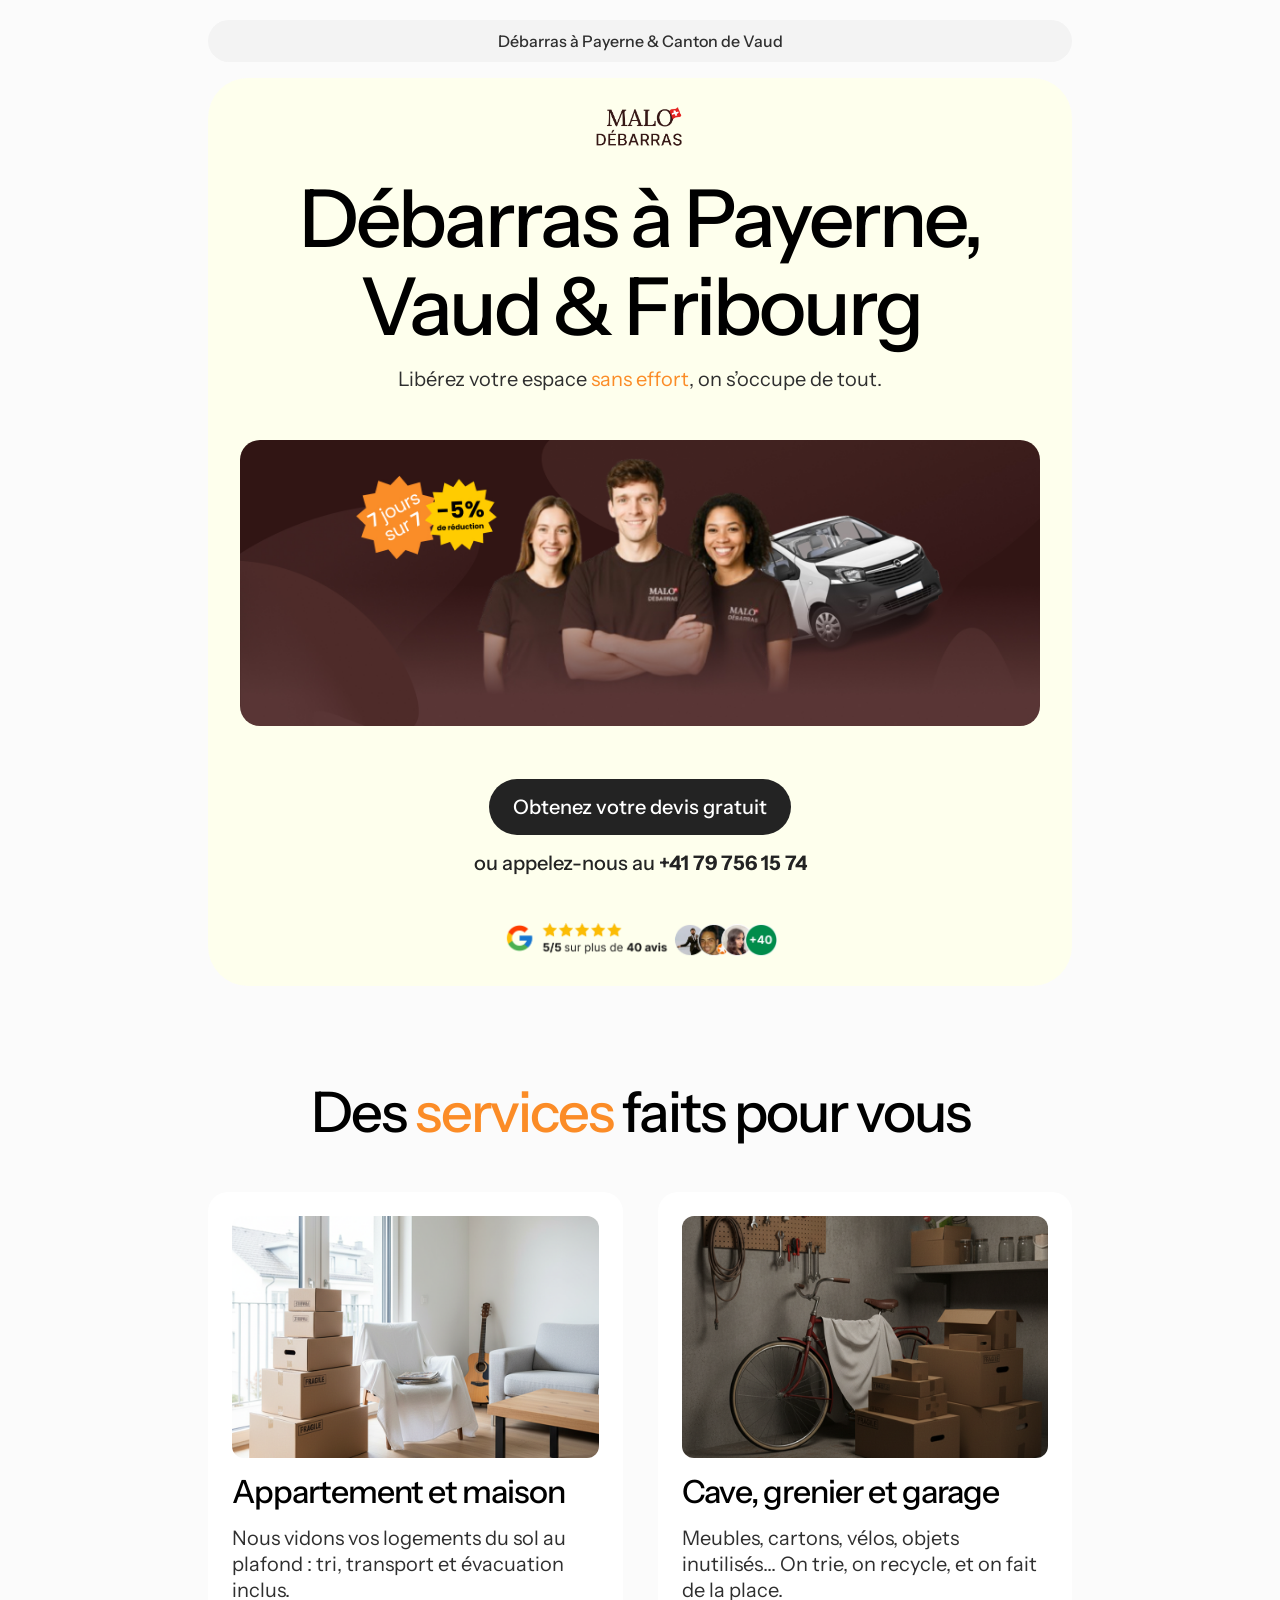
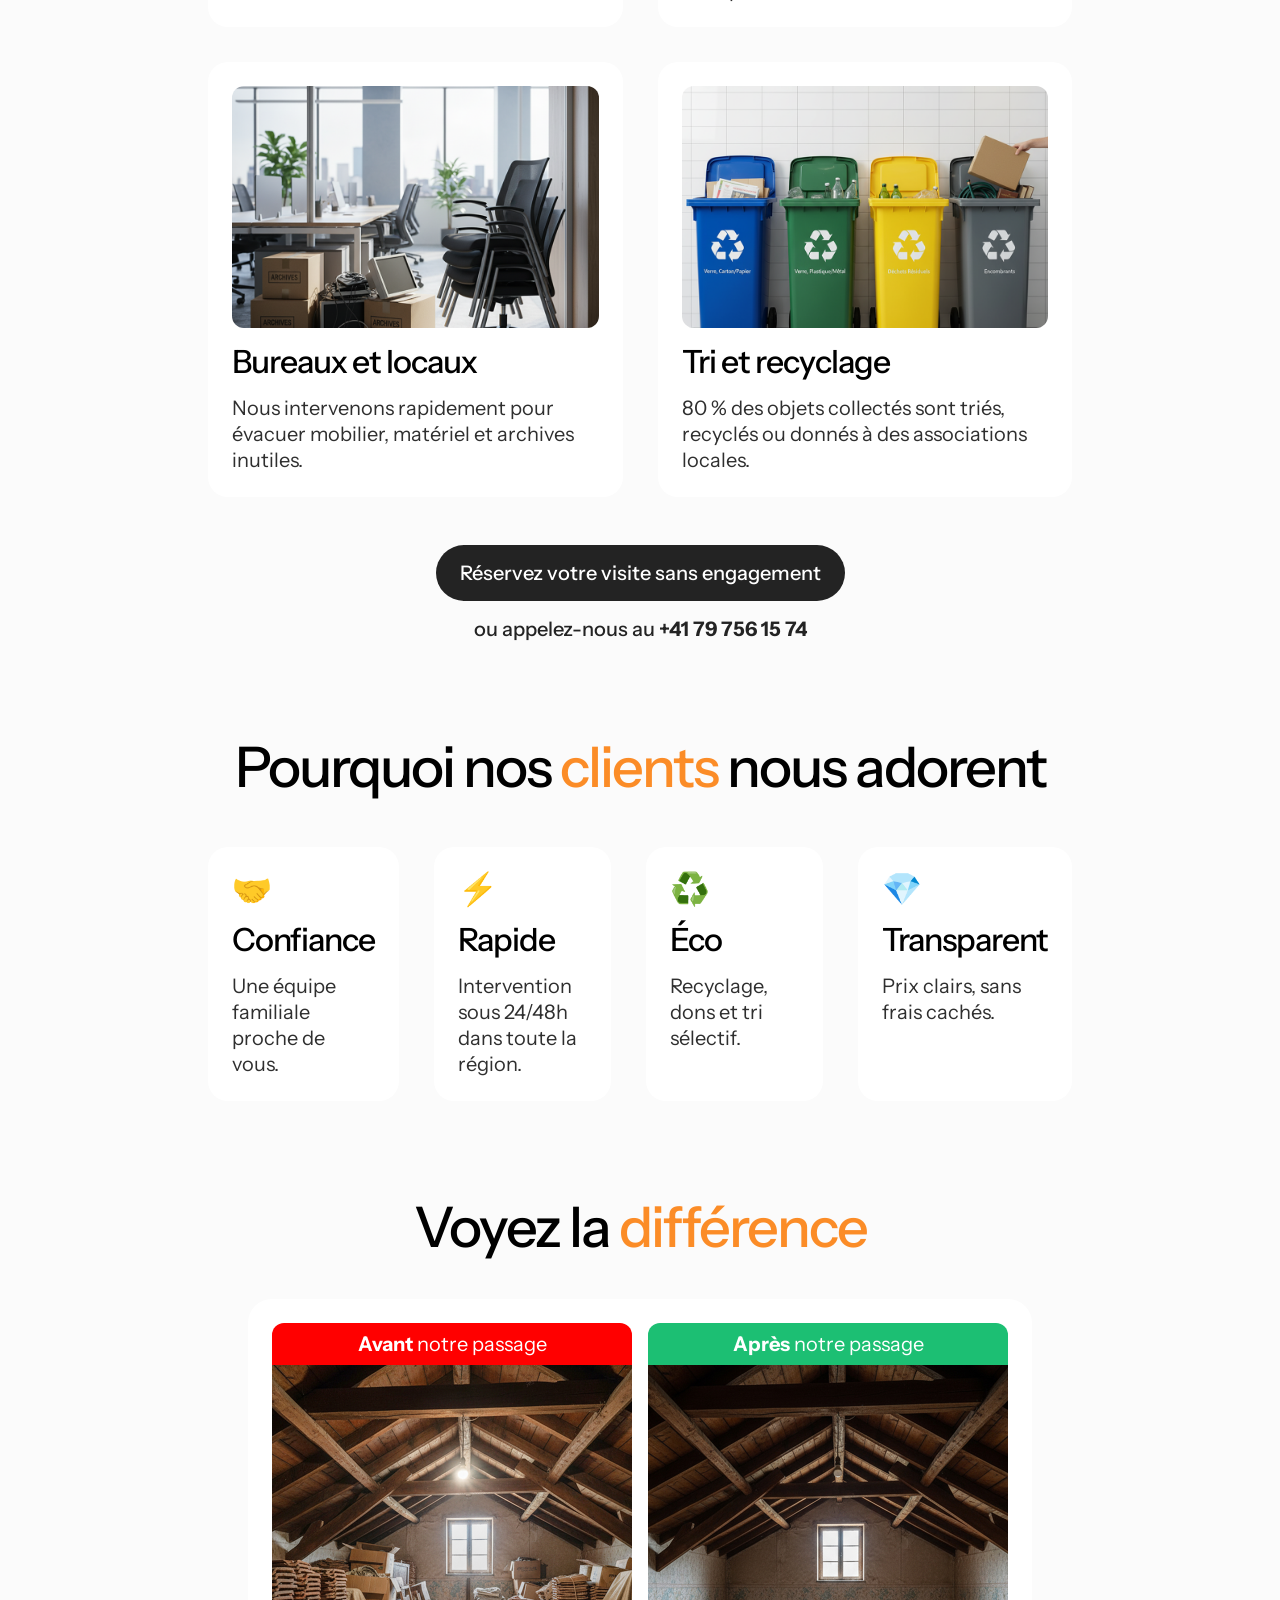
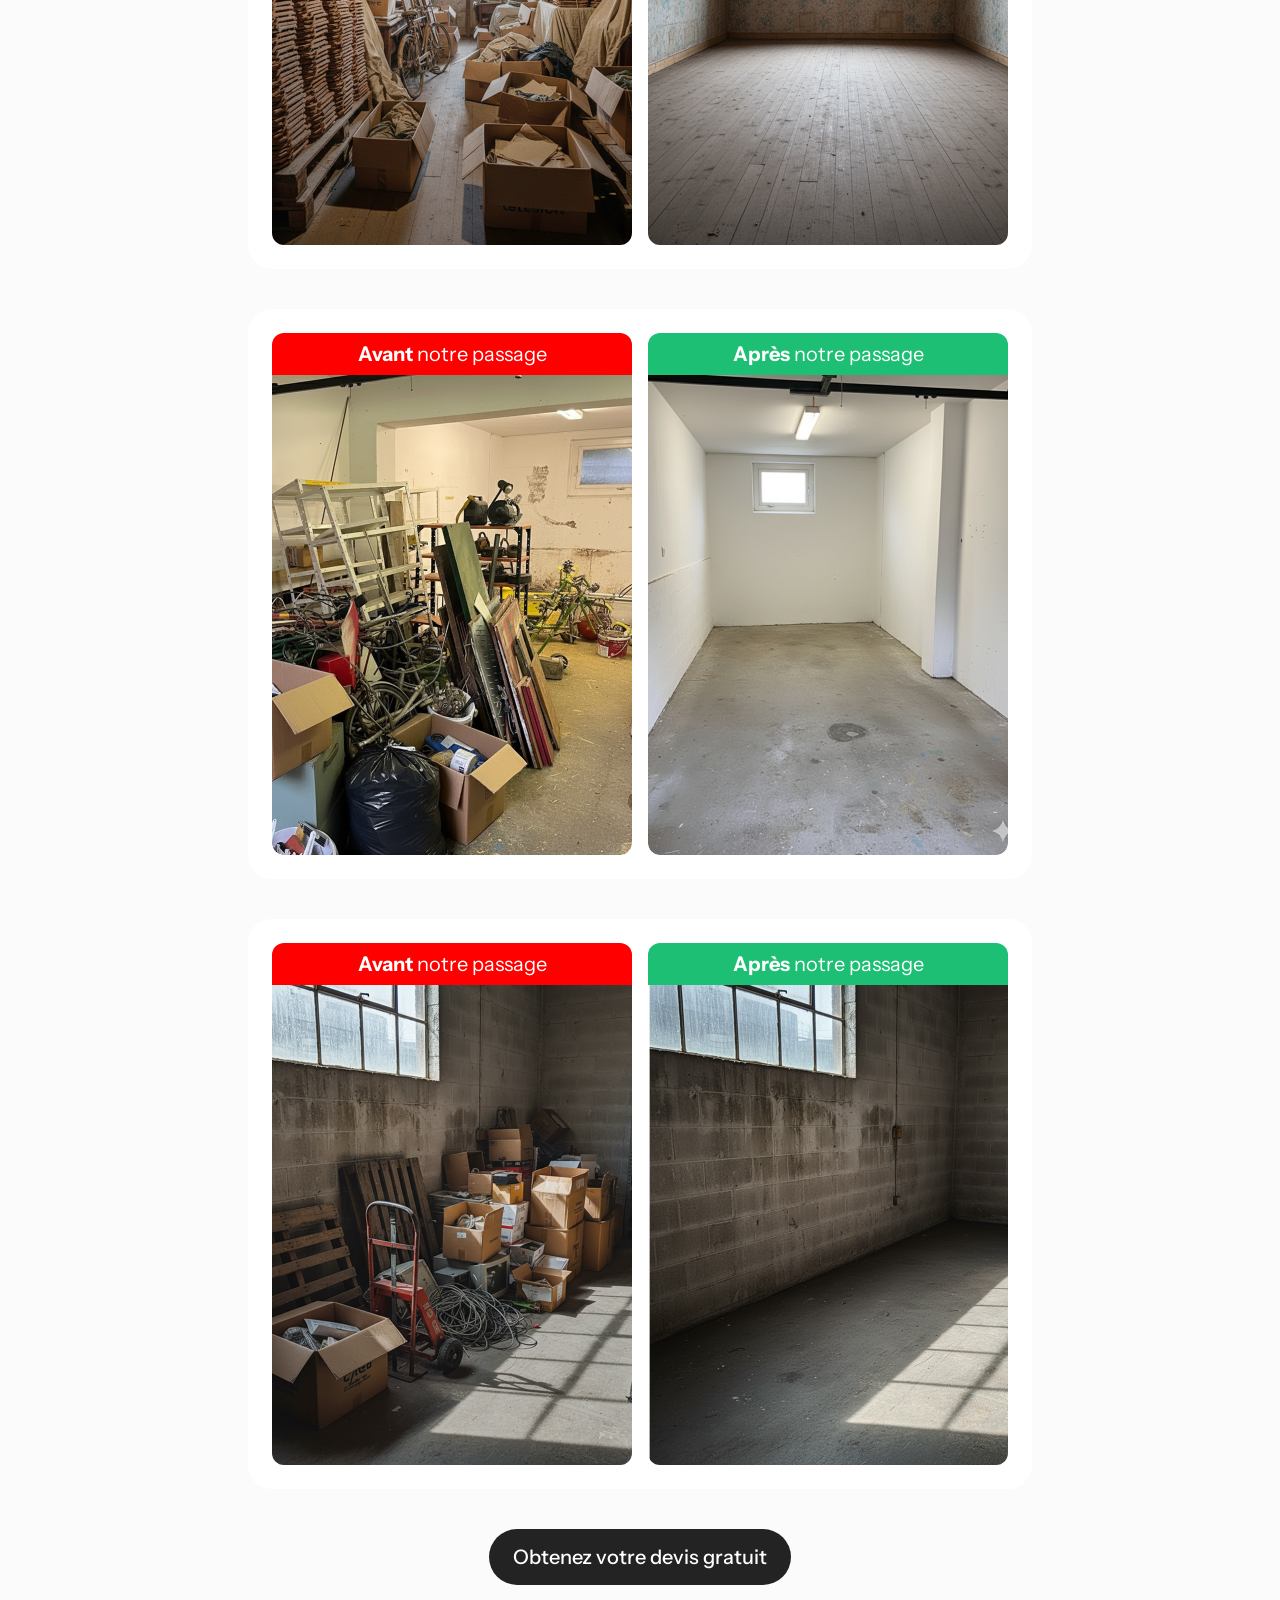
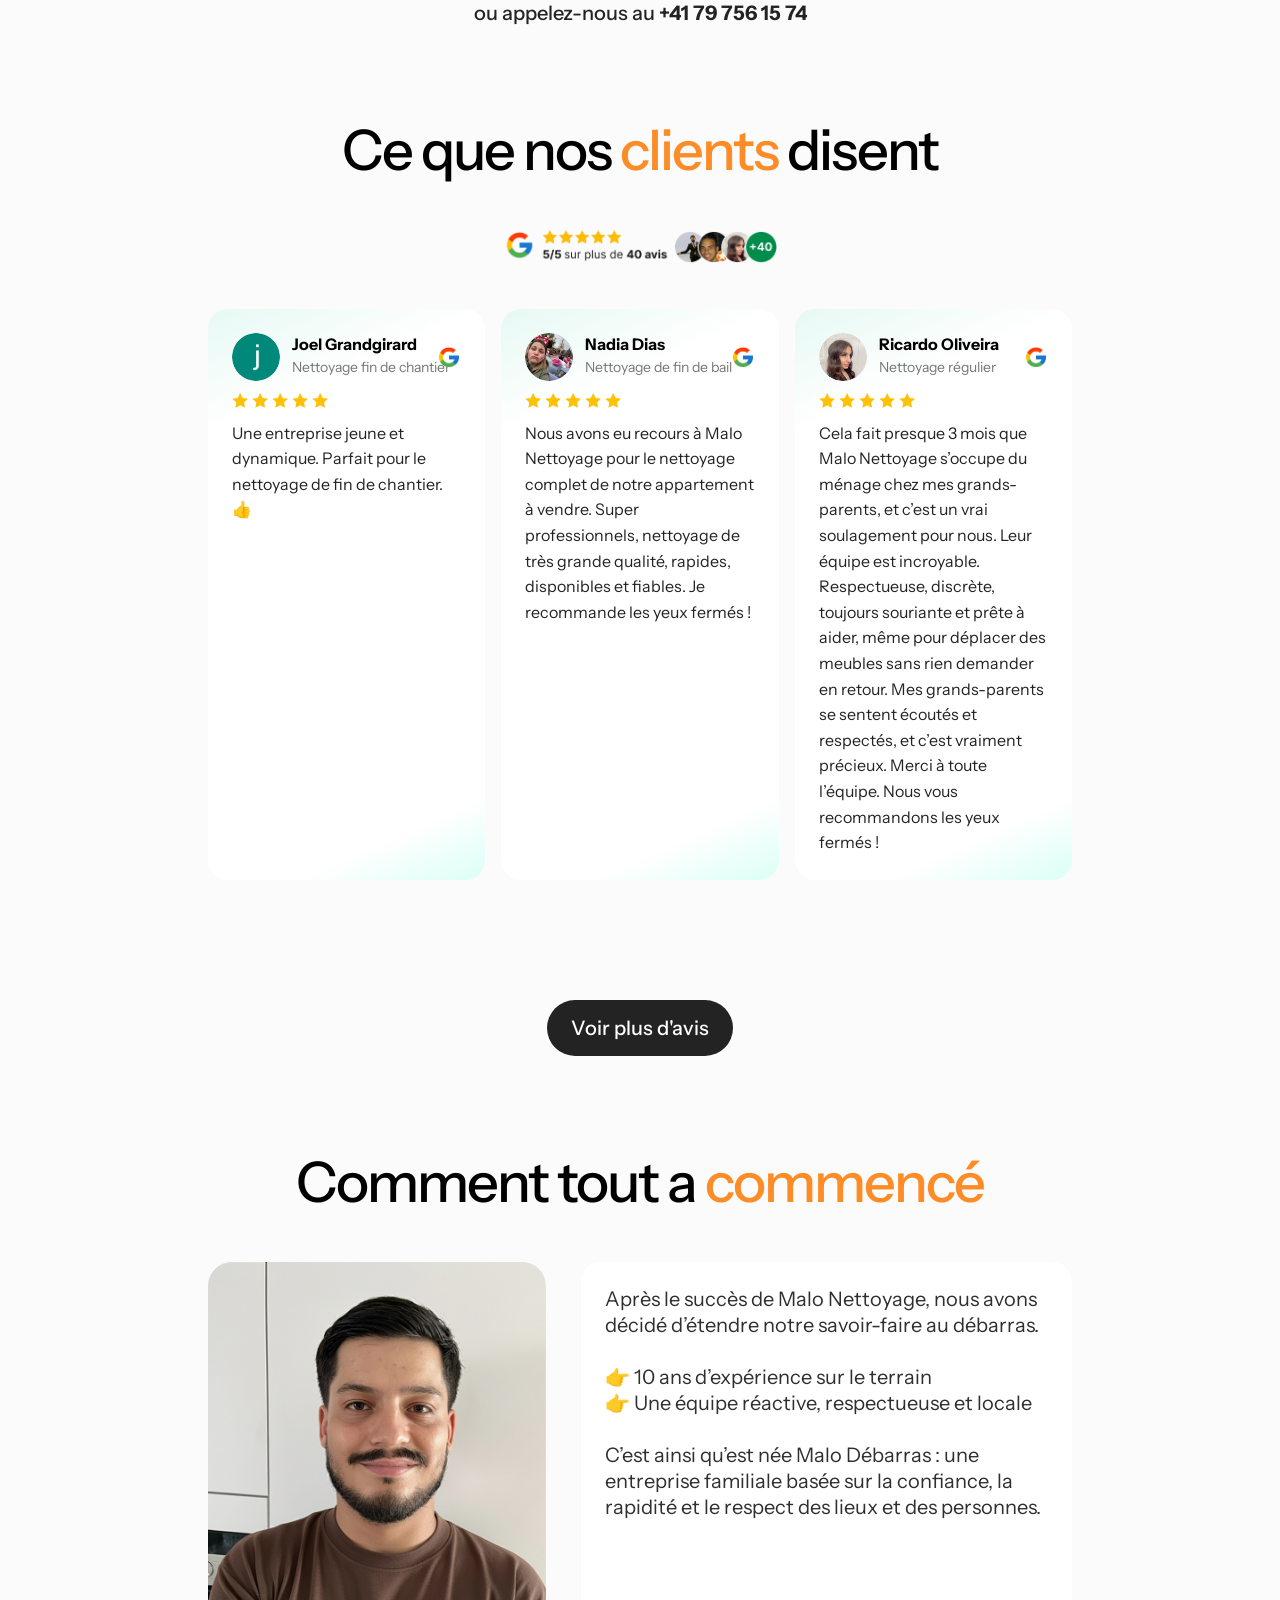
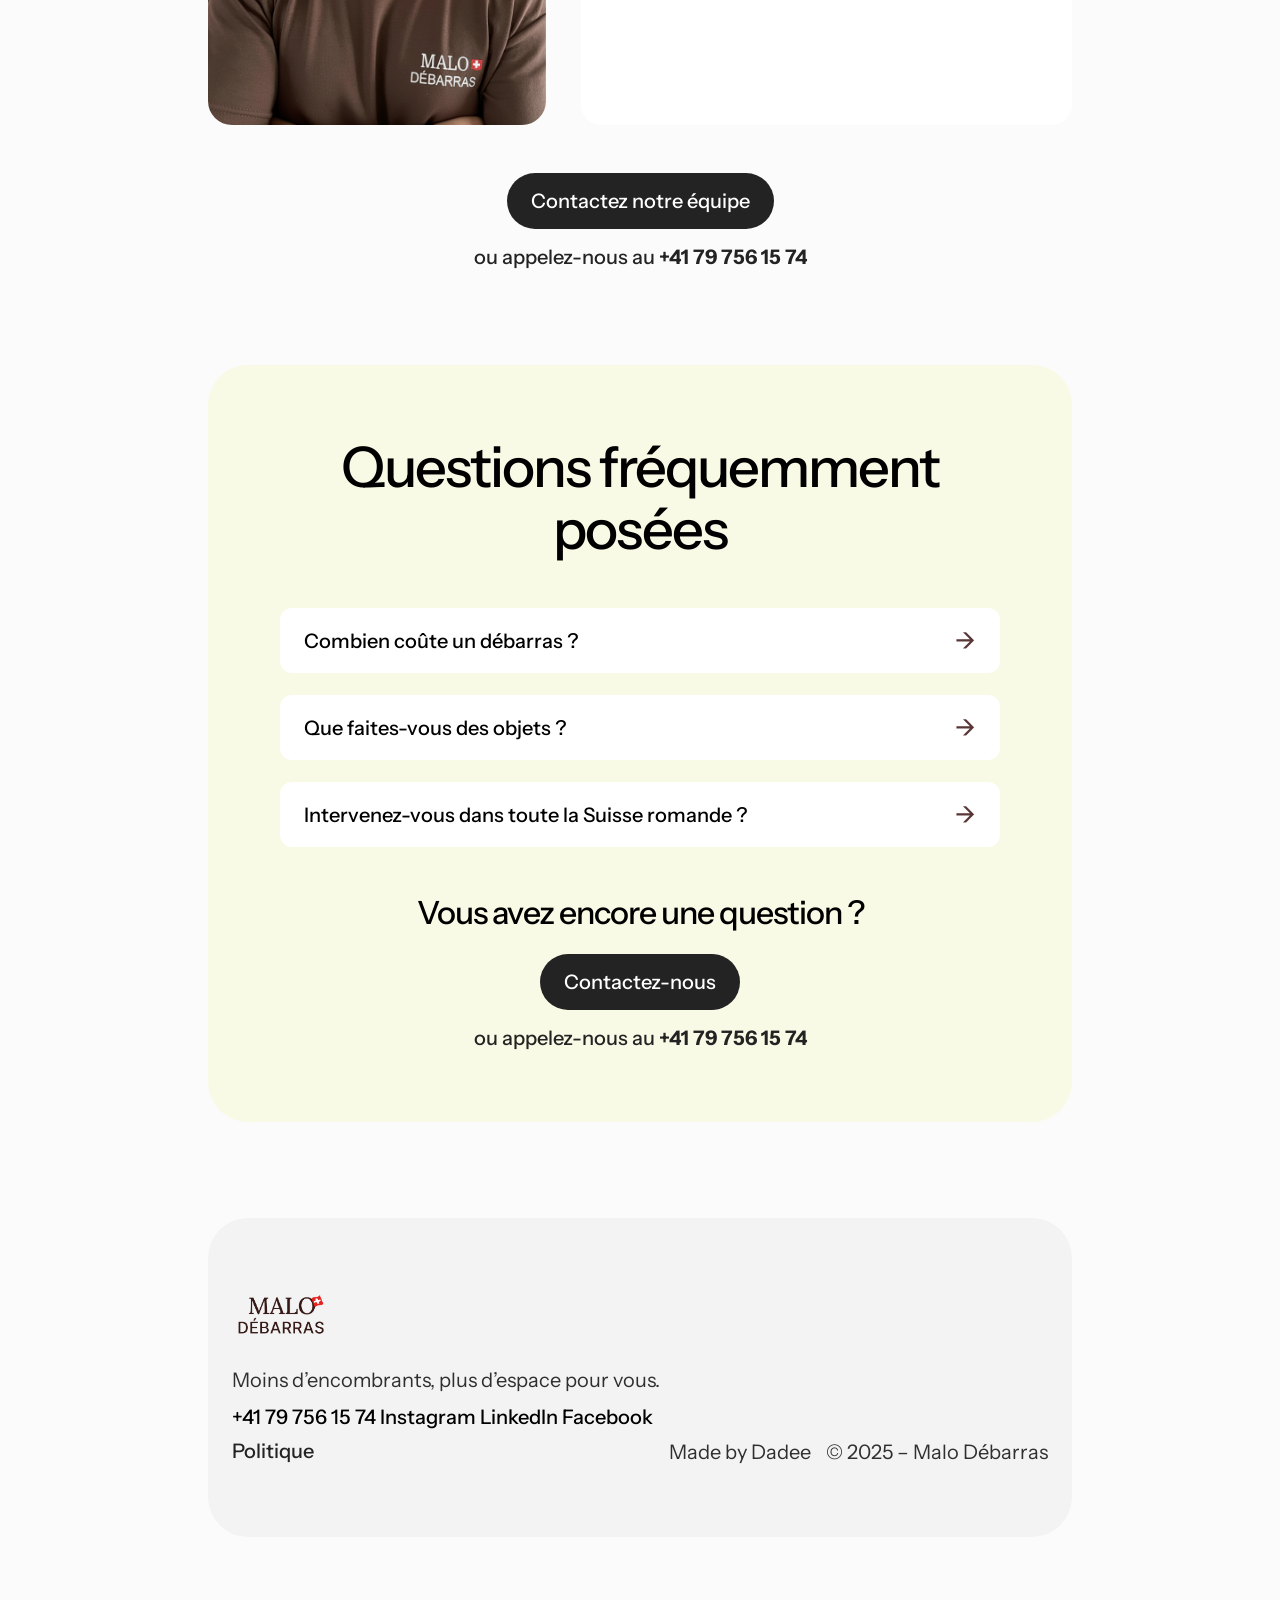
==== index.html @ 3fd74775 "Add files via upload" ====
<!DOCTYPE html>
<html lang="fr">
<head>
<meta charset="UTF-8" />
<meta name="viewport" content="width=device-width, initial-scale=1" />
<meta name="description" content="Entreprise familiale de débarras à Payerne et dans tout le canton de Vaud. Débarras de maison, appartement, cave, grenier ou succession : service rapide, soigné et écologique." />
<meta name="author" content="Malo Débarras" />
<meta name="robots" content="index, follow" />
<link rel="canonical" href="https://www.malodebarras.ch/" />
<title>Malo Débarras - Débarras à Payerne & Canton de Vaud</title>

<!-- Balises Open Graph -->
<meta property="og:title" content="Malo Débarras - Débarras à Payerne & Environs" />
<meta property="og:description" content="Entreprise familiale de débarras à Payerne et dans tout le canton de Vaud. Débarras maison, cave, grenier et succession : rapide, propre et responsable." />
<meta property="og:image" content="https://www.malodebarras.ch/img/hero.jpg" />
<meta property="og:url" content="https://www.malodebarras.ch/" />
<meta property="og:type" content="website" />

<!-- Balises Twitter Card -->
<meta name="twitter:card" content="summary_large_image" />
<meta name="twitter:title" content="Malo Débarras - Débarras à Payerne & Environs" />
<meta name="twitter:description" content="Entreprise familiale de débarras à Payerne et dans tout le canton de Vaud. Débarras maison, cave et grenier : rapide, propre et écologique." />
<meta name="twitter:image" content="https://www.malodebarras.ch/img/hero.jpg" />
<link rel="icon" type="image/png" href="img/favicon-malodebarras.webp" sizes="32x32">
<link rel="apple-touch-icon" href="img/favicon-malodebarras.webp">
<link rel="shortcut icon" href="img/favicon-malodebarras.webp" type="image/x-icon">
<link rel="stylesheet" href="style.css">
<script src="scroll-fade.js" defer></script>
</head>

<body>

  <!-- Banner -->
  <div class="banner">
  <p> Débarras à Payerne & Canton de Vaud</p>
</div> 

  <!-- Hero -->
  <div class="hero section">
    <div class="titre-logo">
      <img src="img/logo-malodebarras.png" alt="Logo de Malo Débarras, spécialiste du débarras à Payerne et la Broye" class="logo" loading="eager" decoding="async">
      <div class="titre-texte">
        <h1>Débarras à Payerne, Vaud & Fribourg</h1>
        <p>Libérez votre espace <span class="highlight">sans effort</span>, on s’occupe de tout.</p>
      </div>
    </div>

    <div class="img-hero">
      <img src="img/hero-malodebarras.jpg" alt="Équipe Malo Débarras vidant une maison ou un appartement avec professionnalisme" />
    </div>
    <div class="cta-global">
      <a href="mailto:hello@malodebarras.ch?subject=Demande%20de%20devis%20gratuit" class="cta">Obtenez votre devis gratuit</a>
      <a href="tel:+41797561574" class="sous-cta">ou appelez-nous au <strong>+41 79 756 15 74</strong></a>
    </div>
    <div class="img-google">
      <img src="img/social-proof-google.webp" alt="">
    </div>
  </div>


  <!-- Services -->
  <div class="services section">
    <h2>Des <span class="highlight">services</span> faits pour vous</h2>
   
    <div class="list-column">
      <div class="list-services">
      <div class="info-services">
        <img src="img/maison-debarras.png" alt="Débarras complet de maison par Malo Débarras" class="img-service">
        <h3>Appartement et maison</h3>
        <p>Nous vidons vos logements du sol au plafond : tri, transport et évacuation inclus.</p>
      </div>

      <div class="info-services">
        <img src="img/cave-debarras.png" alt="Débarras de cave, grenier et garage" class="img-service">
        <h3>Cave, grenier et garage</h3>
        <p>Meubles, cartons, vélos, objets inutilisés… On trie, on recycle, et on fait de la place.</p>
      </div>
      </div>

      <div class="list-services">
      <div class="info-services">
        <img src="img/bureau-debarras.png" alt="Débarras de bureaux et locaux professionnels" class="img-service">
        <h3>Bureaux et locaux</h3>
        <p>Nous intervenons rapidement pour évacuer mobilier, matériel et archives inutiles.</p>
      </div>

      <div class="info-services">
        <img src="img/tri-debarras.png" alt="Tri et recyclage d’objets et meubles" class="img-service">
        <h3>Tri et recyclage</h3>
        <p>80 % des objets collectés sont triés, recyclés ou donnés à des associations locales.</p>
      </div>
      </div>
    </div>
        <div class="cta-global">
          <a href="mailto:hello@malodebarras.ch?subject=Demande%20de%20devis%20gratuit" class="cta">Réservez votre visite sans engagement</a>
          <a href="tel:+41797561574" class="sous-cta">ou appelez-nous au <strong>+41 79 756 15 74</strong></a>
        </div>
  </div>

  <!-- Pourquoi -->
  <div class="pourquoi-nous section">
    <h2>Pourquoi nos <span class="highlight">clients</span> nous adorent</h2>
    <div class="list-raison">
      <div class="raison">
        <h3 class="icon">🤝</h3>
        <h3>Confiance</h3>
        <p>Une équipe familiale proche de vous.</p>
      </div>
      <div class="raison">
        <h3 class="icon">⚡</h3>
        <h3>Rapide</h3>
        <p>Intervention sous 24/48h dans toute la région.</p>
      </div>
      <div class="raison">
        <h3 class="icon">♻️</h3>
        <h3>Éco</h3>
        <p>Recyclage, dons et tri sélectif.</p>
      </div>
      <div class="raison">
        <h3 class="icon">💎</h3>
        <h3>Transparent</h3>
        <p>Prix clairs, sans frais cachés.</p>
      </div>
    </div>
  </div>

  <!-- Avant / Après -->
<div class="avant_apres section">
  <h2>Voyez la <span class="highlight">différence</span></h2>

  <!-- 2 -->
  <div class="list-avant_apres">
    <div class="avant_apres-img">
      <div class="avant">
        <p class="tete-avant"><strong>Avant</strong> notre passage</p>
        <img src="img/avant-2.jpg" alt="Pièce encombrée avant le débarras" class="img-avant_apres">
      </div>
      <div class="apres">
        <p class="tete-apres"><strong>Après</strong> notre passage</p>
        <img src="img/apres-2.jpg" alt="Pièce propre et dégagée après débarras" class="img-avant_apres">
      </div>
    </div>
  </div>

  <!-- 1 -->
  <div class="list-avant_apres">
    <div class="avant_apres-img">
      <div class="avant">
        <p class="tete-avant"><strong>Avant</strong> notre passage</p>
        <img src="img/avant-1.jpg" alt="Pièce encombrée avant le débarras" class="img-avant_apres">
      </div>
      <div class="apres">
        <p class="tete-apres"><strong>Après</strong> notre passage</p>
        <img src="img/apres-1.jpg" alt="Pièce propre et dégagée après débarras" class="img-avant_apres">
      </div>
    </div>
  </div>

  <!-- 3 -->
  <div class="list-avant_apres">
    <div class="avant_apres-img">
      <div class="avant">
        <p class="tete-avant"><strong>Avant</strong> notre passage</p>
        <img src="img/avant-3.jpg" alt="Pièce encombrée avant le débarras" class="img-avant_apres">
      </div>
      <div class="apres">
        <p class="tete-apres"><strong>Après</strong> notre passage</p>
        <img src="img/apres-3.jpg" alt="Pièce propre et dégagée après débarras" class="img-avant_apres">
      </div>
    </div>
  </div>

  <!-- CTA global (fermé à la bonne profondeur) -->
  <div class="cta-global">
    <a href="mailto:hello@malodebarras.ch?subject=Demande%20de%20devis%20gratuit" class="cta">Obtenez votre devis gratuit</a>
    <a href="tel:+41797561574" class="sous-cta">ou appelez-nous au <strong>+41 79 756 15 74</strong></a>
  </div>
</div>


  <!-- temoignages -->
  <div class="temoignage section">
      <div class="temoignage-head">
        <h2>Ce que nos <span class="highlight">clients</span> disent</h2>
        <div class="img-google">
        <img src="img/social-proof-google.webp" alt="">
        </div>
      </div>
    
    <!-- rangé 1 -->
    <div class="list-avis">

        <!-- Temoinages 1 -->
        <div class="avis">
          <div class="avis-tete">
            <img src="img/avatar-avis-7.webp" alt="Photo de profil Google de G&L AG" class="avatar">
            <div class="info">
              <h4>Joel Grandgirard</h4>
              <p class="date">Nettoyage fin de chantier</p>
            </div>
            <img src="img/google-icon.webp" alt="Logo Google" class="google-logo">
          </div>

          <div class="stars">
            <img src="img/stars-icon.webp" alt="Icone etoile" class="stars-icone">
            <img src="img/stars-icon.webp" alt="Icone etoile" class="stars-icone">
            <img src="img/stars-icon.webp" alt="Icone etoile" class="stars-icone">
            <img src="img/stars-icon.webp" alt="Icone etoile" class="stars-icone">
            <img src="img/stars-icon.webp" alt="Icone etoile" class="stars-icone">
          </div>

          <p class="avis-texte"> Une entreprise jeune et dynamique. Parfait pour le nettoyage de fin de chantier. 👍</p>
        </div>
        
        <!-- Temoinages 2 -->
        <div class="avis">
          <div class="avis-tete">
            <img src="img/avatar-avis-5.webp" alt="Photo de profil Google de Nadia Dias" class="avatar">
            <div class="info">
              <h4>Nadia Dias</h4>
              <p class="date">Nettoyage de fin de bail</p>
            </div>
            <img src="img/google-icon.webp" alt="Logo Google" class="google-logo">
          </div>

          <div class="stars">
            <img src="img/stars-icon.webp" alt="Icone etoile" class="stars-icone">
            <img src="img/stars-icon.webp" alt="Icone etoile" class="stars-icone">
            <img src="img/stars-icon.webp" alt="Icone etoile" class="stars-icone">
            <img src="img/stars-icon.webp" alt="Icone etoile" class="stars-icone">
            <img src="img/stars-icon.webp" alt="Icone etoile" class="stars-icone">
          </div>

          <p class="avis-texte">Nous avons eu recours à Malo Nettoyage pour le nettoyage complet de notre appartement à vendre. Super professionnels, nettoyage de très grande qualité, rapides, disponibles et fiables. Je recommande les yeux fermés !</p>
        </div>

          <!-- Temoinages 3 -->
        <div class="avis">
          <div class="avis-tete">
            <img src="img/avatar-avis-1.webp" alt="Photo de profil Google de Ricardo Oliveira" class="avatar">
            <div class="info">
              <h4>Ricardo Oliveira</h4>
              <p class="date">Nettoyage régulier</p>
            </div>
            <img src="img/google-icon.webp" alt="Logo Google" class="google-logo">
          </div>

          <div class="stars">
            <img src="img/stars-icon.webp" alt="Icone etoile" class="stars-icone">
            <img src="img/stars-icon.webp" alt="Icone etoile" class="stars-icone">
            <img src="img/stars-icon.webp" alt="Icone etoile" class="stars-icone">
            <img src="img/stars-icon.webp" alt="Icone etoile" class="stars-icone">
            <img src="img/stars-icon.webp" alt="Icone etoile" class="stars-icone">
          </div>

          <p class="avis-texte">Cela fait presque 3 mois que Malo Nettoyage s’occupe du ménage chez mes grands-parents, et c’est un vrai soulagement pour nous. Leur équipe est incroyable. Respectueuse, discrète, toujours souriante et prête à aider, même pour déplacer des meubles sans rien demander en retour. Mes grands-parents se sentent écoutés et respectés, et c’est vraiment précieux. Merci à toute l’équipe. Nous vous recommandons les yeux fermés !          </p>

        </div>


    </div>

    <!-- rangé 2 -->
    <div class="list-avis list-avis-2">


        <!-- Temoinages 4 -->
        <div class="avis">
          <div class="avis-tete">
            <img src="img/avatar-avis-4.webp" alt="Photo de profil Google de G&L AG" class="avatar">
            <div class="info">
              <h4>Jonathan Wehren</h4>
              <p class="date">Nettoyage de fin de bail</p>
            </div>
            <img src="img/google-icon.webp" alt="Logo Google" class="google-logo">
          </div>

          <div class="stars">
            <img src="img/stars-icon.webp" alt="Icone etoile" class="stars-icone">
            <img src="img/stars-icon.webp" alt="Icone etoile" class="stars-icone">
            <img src="img/stars-icon.webp" alt="Icone etoile" class="stars-icone">
            <img src="img/stars-icon.webp" alt="Icone etoile" class="stars-icone">
            <img src="img/stars-icon.webp" alt="Icone etoile" class="stars-icone">
          </div>

          <p class="avis-texte">
          Nettoyage de fin de bail effectué par Malo Nettoyage. Etat des lieux passé sans problème. Prix plus que correct. Très bien, merci beaucoup.
        </div>
        
        <!-- Temoinages 5 -->
        <div class="avis">
          <div class="avis-tete">
            <img src="img/avatar-avis-9.webp" alt="Photo de profil Google de Nadia Dias" class="avatar">
            <div class="info">
              <h4>Eva Giostra</h4>
              <p class="date">Nettoyage vitres et sols</p>
            </div>
            <img src="img/google-icon.webp" alt="Logo Google" class="google-logo">
          </div>

          <div class="stars">
            <img src="img/stars-icon.webp" alt="Icone etoile" class="stars-icone">
            <img src="img/stars-icon.webp" alt="Icone etoile" class="stars-icone">
            <img src="img/stars-icon.webp" alt="Icone etoile" class="stars-icone">
            <img src="img/stars-icon.webp" alt="Icone etoile" class="stars-icone">
            <img src="img/stars-icon.webp" alt="Icone etoile" class="stars-icone">
          </div>

          <p class="avis-texte">J’ai fais appel à l’entreprise Malo Nettoyage pour les vitres et sols de ma maison , et j’en suis 100% satisfaite . Travail rapide et efficace , ils m’ont donné entière satisfaction. Personnel chaleureux et à l’écoute.</p>
        </div>

          <!-- Temoinages 6 -->
        <div class="avis">
          <div class="avis-tete">
            <img src="img/avatar-avis-8.webp" alt="Photo de profil Google de Ricardo Oliveira" class="avatar">
            <div class="info">
              <h4>Johanne Roulin</h4>
              <p class="date">Nettoyage fin de bail</p>
            </div>
            <img src="img/google-icon.webp" alt="Logo Google" class="google-logo">
          </div>

          <div class="stars">
            <img src="img/stars-icon.webp" alt="Icone etoile" class="stars-icone">
            <img src="img/stars-icon.webp" alt="Icone etoile" class="stars-icone">
            <img src="img/stars-icon.webp" alt="Icone etoile" class="stars-icone">
            <img src="img/stars-icon.webp" alt="Icone etoile" class="stars-icone">
            <img src="img/stars-icon.webp" alt="Icone etoile" class="stars-icone">
          </div>

          <p class="avis-texte">
            Un immense merci! J'ai été entièrement satisfaite par vos services de nettoyage de fin de bail : Professionnalisme, efficacité, propreté et rapidité, - et ce malgré la grande charge de travail qu'il y'avait à faire - vraiment au top!
            Je recommande à 100% et vous recontacterais sans hésiter pour d'autres services à l'avenir. 🙏🏼</p>
        </div>


    </div>

    <!-- rangé 3 -->
    <div class="list-avis list-avis-3">


        <!-- Temoinages 7 -->
        <div class="avis">
          <div class="avis-tete">
            <img src="img/avatar-avis-6.webp" alt="Photo de profil Google de G&L AG" class="avatar">
            <div class="info">
              <h4>G&L AG</h4>
              <p class="date">Nettoyage entreprise</p>
            </div>
            <img src="img/google-icon.webp" alt="Logo Google" class="google-logo">
          </div>

          <div class="stars">
            <img src="img/stars-icon.webp" alt="Icone etoile" class="stars-icone">
            <img src="img/stars-icon.webp" alt="Icone etoile" class="stars-icone">
            <img src="img/stars-icon.webp" alt="Icone etoile" class="stars-icone">
            <img src="img/stars-icon.webp" alt="Icone etoile" class="stars-icone">
            <img src="img/stars-icon.webp" alt="Icone etoile" class="stars-icone">
          </div>

          <p class="avis-texte">
          Excellent suivi clientèle. Toujours le même interlocuteur. Travail professionnel, personnel motivé, objectif fixé pour chaque intervention, horaires respectés.
          En cas de nécessité le personnel est dévoué pour tout autre aide.
          Nous recommandons vivement cette entreprise qui travaille actuellement pour nous.
        </div>
            
        <!-- Temoinages 8 -->
        <div class="avis">
          <div class="avis-tete">
            <img src="img/avatar-avis-2.webp" alt="Photo de profil Google de Nadia Dias" class="avatar">
            <div class="info">
              <h4>Maurane Keller</h4>
              <p class="date">Nettoyage fin de bail</p>
            </div>
            <img src="img/google-icon.webp" alt="Logo Google" class="google-logo">
          </div>

          <div class="stars">
            <img src="img/stars-icon.webp" alt="Icone etoile" class="stars-icone">
            <img src="img/stars-icon.webp" alt="Icone etoile" class="stars-icone">
            <img src="img/stars-icon.webp" alt="Icone etoile" class="stars-icone">
            <img src="img/stars-icon.webp" alt="Icone etoile" class="stars-icone">
            <img src="img/stars-icon.webp" alt="Icone etoile" class="stars-icone">
          </div>

          <p class="avis-texte">Au top mon appartement étais dans un sale etat tout a bien pu être rattraper merci infiniment efficace et super sympathique 👍☺️</p>
        </div>

          <!-- Temoinages 9 -->
        <div class="avis">
          <div class="avis-tete">
            <img src="img/avatar-avis-10.webp" alt="Photo de profil Google de Ricardo Oliveira" class="avatar">
            <div class="info">
              <h4>Sylvie Jaccoud</h4>
              <p class="date">Nettoyage vitres</p>
            </div>
            <img src="img/google-icon.webp" alt="Logo Google" class="google-logo">
          </div>

          <div class="stars">
            <img src="img/stars-icon.webp" alt="Icone etoile" class="stars-icone">
            <img src="img/stars-icon.webp" alt="Icone etoile" class="stars-icone">
            <img src="img/stars-icon.webp" alt="Icone etoile" class="stars-icone">
            <img src="img/stars-icon.webp" alt="Icone etoile" class="stars-icone">
            <img src="img/stars-icon.webp" alt="Icone etoile" class="stars-icone">
          </div>

          <p class="avis-texte">On vous remercie infiniment pour votre travail et gentillesse de chacun. Respectueux et avenant, rapide. Bravo à tous !</p>
        </div>


    </div>

    <!-- CTA -->
    <div class="cta-global">
      <button href="#" id="voir-plus-avis" class="cta">Voir plus d'avis</button>
    </div>

</div>


  <!-- Histoire -->
<div class="histoire section">
  <h2>Comment tout a <span class="highlight">commencé</span></h2>
  <div class="resume-histoire">
    <img src="img/malo-profil.png" alt="Portrait de l’équipe Malo Débarras" class="histoire-img">
    <div class="info-histoire">
    <p>Après le succès de Malo Nettoyage, nous avons décidé d’étendre notre savoir-faire au débarras.<br><br>
      👉 10 ans d’expérience sur le terrain<br>
      👉 Une équipe réactive, respectueuse et locale<br><br>
      C’est ainsi qu’est née Malo Débarras : une entreprise familiale basée sur la confiance, la rapidité et le respect des lieux et des personnes.
    </p>
  </div>
  </div>
   <div class="cta-global">
          <a href="mailto:hello@malodebarras.ch?subject=Demande%20de%20devis%20gratuit" class="cta">Contactez notre équipe</a>
          <a href="tel:+41797561574" class="sous-cta">ou appelez-nous au <strong>+41 79 756 15 74</strong></a>
    </div>
</div>



  <!-- Video
<section class="video-section section">
  <h2>L’esprit de <span class="highlight">famille</span> en action</h2>
  <div class="video-container">
<video id="portrait-video" src="video/nettoyage.mp4" playsinline poster="video/poster-video.png"></video>
<button class="video-btn" id="video-toggle">▶️ Lire la vidéo</button>
  </div>
     <div class="cta-global">
          <a href="mailto:hello@malodebarras.ch?subject=Demande%20de%20devis%20gratuit" class="cta">Obtenez votre devis gratuit</a>
          <a href="tel:+41797561574" class="sous-cta">ou appelez-nous au <strong>+41 79 756 15 74</strong></a>
    </div>
</section>
 -->

  <!-- FAQ -->
<div class="faq-section section">
  <div class="faq-container">
    <h2>Questions fréquemment posées</h2>
    <ul class="faq-list">
      <li class="faq-item">
        <div class="faq-question">
          <span>Combien coûte un débarras ?</span>
          <span class="arrow">→</span>
        </div>
        <p class="faq-answer">
          Chaque cas est unique. Le prix dépend du volume, de l’accès et du type d’objets. Devis gratuit et sans engagement.
        </p>
      </li>

      <li class="faq-item">
        <div class="faq-question">
          <span>Que faites-vous des objets ?</span>
          <span class="arrow">→</span>
        </div>
        <p class="faq-answer">
          Nous trions, recyclons et donnons aux associations ce qui peut être réutilisé. Le reste est acheminé en déchetterie.
        </p>
      </li>

      <li class="faq-item">
        <div class="faq-question">
          <span>Intervenez-vous dans toute la Suisse romande ?</span>
          <span class="arrow">→</span>
        </div>
        <p class="faq-answer">
          Oui, principalement à Payerne, dans la Broye, Vaud et Fribourg, mais nous nous déplaçons sur demande.
        </p>
      </li>
    </ul>

    <div class="faq-contact">
      <h3>Vous avez encore une question ?</h3>
        <div class="cta-global">
          <a href="mailto:hello@malodebarras.ch?subject=Demande%20de%20devis%20gratuit" class="cta">Contactez-nous</a>
          <a href="tel:+41797561574" class="sous-cta">ou appelez-nous au <strong>+41 79 756 15 74</strong></a>
        </div>
    </div>
  </div>
</div>



<!-- Footer -->
<div class="footer">
  <div class="container-footer">
    <img src="img/logo-malodebarras.png" alt="Logo Malo Débarras" class="logo" loading="eager" decoding="async">

    <div class="lien-footer">
      <p class="fin-footer">Moins d’encombrants, plus d’espace pour vous.</p>
      <div class="info-lien">
        <a href="tel:+41797561574" class="sous-cta">+41 79 756 15 74</a>
        <a href="https://www.instagram.com/malonettoyage/" class="sous-cta">Instagram</a>
        <a href="https://www.linkedin.com/company/malonettoyage/" class="sous-cta">LinkedIn</a>
        <a href="https://www.facebook.com/people/Malo-Nettoyage/61573537761815/" class="sous-cta">Facebook</a>
      </div>
    </div>

    <div class="lien-footer">
      <a href="https://bitter-basil-a9e.notion.site/Politique-de-Confidentialit-1a7d75d10aaf80a2a1a0cec65f5979e0?pvs=74" class="sous-cta">Politique</a>
      <div class="info-lien">
        <p class="fin-footer">Made by Dadee</p>
        <p>© 2025 – Malo Débarras</p>
      </div>
    </div>
  </div>
</div>

<!-- Données structurées SEO -->
<script type="application/ld+json">
{
  "@context": "https://schema.org",
  "@type": "LocalBusiness",
  "name": "Malo Débarras",
  "image": "https://www.malodebarras.ch/img/logo-malonettoyage.webp",
  "url": "https://www.malodebarras.ch/",
  "telephone": "+41797561574",
  "address": {
    "@type": "PostalAddress",
    "streetAddress": "Rue de la Bergerie 5",
    "postalCode": "1350",
    "addressLocality": "Payerne",
    "addressRegion": "Vaud",
    "addressCountry": "CH"
  },
  "description": "Service de débarras à Payerne, Vaud et Fribourg. Débarras maison, appartement, cave, grenier et succession. Tri, recyclage et intervention rapide.",
  "priceRange": "$"
}
</script>

</body>
</html>
---- style.css ----
:root {
  --font-primary: 'Instrument Sans', sans-serif;
}

@font-face {
  font-family: 'Instrument Sans';
  src: url('./Fonts/InstrumentSans-Regular.woff2') format('woff2');
  font-weight: 400;
  font-style: normal;
  font-display: swap;
}

@font-face {
  font-family: 'Instrument Sans';
  src: url('./Fonts/InstrumentSans-Italic.woff2') format('woff2');
  font-weight: 400;
  font-style: italic;
  font-display: swap;
}

@font-face {
  font-family: 'Instrument Sans';
  src: url('./Fonts/InstrumentSans-Medium.woff2') format('woff2');
  font-weight: 500;
  font-style: normal;
  font-display: swap;
}

@font-face {
  font-family: 'Instrument Sans';
  src: url('./Fonts/InstrumentSans-Bold.woff2') format('woff2');
  font-weight: 700;
  font-style: normal;
  font-display: swap;
}


* {
  box-sizing: border-box;
}

html, body {
  max-width: 100%;
  overflow-x: hidden;
}

body {
  background-color: #FBFBFB;
  margin-top: 0rem;
  padding: 20px 200px 64px 200px;
  font-family: var(--font-primary);
  font-size: 1.25rem;
  font-weight: 500;
  letter-spacing: 0px;
}

h1, h2, h3, p {
  font-family: var(--font-primary);
  font-weight: 700;

}

h1, h2, h3 {
font-weight: 500;
}

h1 {
  font-size: 5rem;
  line-height: 1.1;
  letter-spacing: -3px;
  margin: 0;
}

h2 {
  font-size: 3.5rem;
  line-height: 1.1;
  letter-spacing: -2px;
  margin: 0;
    text-align: center;

}

h3 {
  font-size: 2rem;
  line-height: 1.1;
  letter-spacing: -1px;
  margin: 0;
}

p {
  font-size: 1.25rem;
  font-weight: 400;
  line-height: 26px;
  margin: 0;
  color: #2f2f2f;
}

.section {
  margin-bottom: 96px;
}

/* Gap */
.pourquoi-nous, .services, .temoinages, .faq-container, .histoire, .partners-section {
  display: flex;
  flex-direction: column;
  gap: 48px;
}

.hero {
  display: flex;
  flex-direction: column;
  align-items: center;
  text-align: center;
  gap: 48px;
  padding: 24px 32px;
  border-radius: 40px;
  background-color: #feffed;
}

/* Style de la bannière */
.banner {
  font-size: 1rem;
  background-color: #f3f3f3;
  color: #232323;
  padding: 8px 16px;
  text-align: center;
  border-radius: 40px;
  width: 100%;
  margin: 0px 0px 16px 0px;
}
.banner p {
  font-size: 1rem;
  font-weight: 500;
}


/* Cta */
.cta-global {
    display: flex;
    flex-direction: column;
    gap: 16px;
        align-items: center;

}

.cta {
    color: #fff;
    background: #232323;
    padding: 16px 24px;
    border-radius: 1000px;
    text-align: center;
}
.cta:hover {
      background: #593636;

}

.cta, .sous-cta {
    text-decoration: none;
    cursor: pointer;
}

.sous-cta {
    color: #232323; /* ou une autre couleur */
}

.logo {
  max-width: 100px;
  width: 100%;
  height: auto;
  object-fit: contain;
  padding-bottom: 16px;
}

.titre-texte {
  display: flex;
  flex-direction: column;
  gap: 1rem; /* espace entre h1 et p */
}

.img-hero img {
  max-width: 886px;
  width: 100%;
  height: auto;
  border-radius: 20px;
}

.img-google img {
  max-width: 273px;
  height: auto;
  width: 100%;
}

.highlight {
  color: #fb8c27;
}


/* Raisons */
.list-raison {
    display: flex;
    gap: 35px;
}

.raison {
    flex: 1;            /* chaque bloc prend la même largeur */
    padding: 24px;
    display: flex;
    flex-direction: column;
    gap: 16px;
    border-radius: 20px;
    background-color: #ffffff;
}


/* Services */
.list-column {
    display: flex;
    flex-direction: column;
    gap: 35px;
}

.list-services {
    display: flex;
    gap: 35px;
}

.info-services, .info-histoire {
    padding: 24px;
    display: flex;
    flex-direction: column;
    gap: 16px;
    border-radius: 20px;
    background-color: #ffffff;
    text-align: left;
}

.img-service {
  width: 100%;
  max-width: 100%;
  height: auto;
  object-fit: cover;
  border-radius: 12px;
}

/* Avis clients */
.temoignage {
  display: flex;
  flex-direction: column;
  gap: 40px;
}

.temoignage-head {
  display: flex;
  flex-direction: column;
  align-items: center;
  text-align: center;
  gap: 48px;
}

.list-avis {
  display: flex;
  gap: 16px;
  align-items: stretch; /* étire les enfants à la même hauteur */
}

.avis {
background: #E6F9F4;
background: linear-gradient(156deg, rgba(230, 249, 244, 1) 0%, rgba(255, 255, 255, 1) 18%, rgba(255, 255, 255, 1) 88%, rgba(219, 255, 246, 1) 100%);  border-radius: 20px;
  padding: 24px;
  flex: 1; /* <- prend la même largeur, et permet de grandir */
  display: flex;
  flex-direction: column;
  gap: 12px;
}

.avis-tete {
  display: flex;
  align-items: center;
  gap: 12px;
  position: relative;
}

.avatar {
  width: 48px;
  height: 48px;
  border-radius: 50%;
  object-fit: cover;
}

.info h4 {
  margin: 0;
  font-size: 1rem;
  font-weight: 600;
}

.date {
  margin: 0;
  color: #777;
  font-size: 0.875rem;
}

.google-logo {
  position: absolute;
  right: 0;
  width: 24px;
  height: 24px;
}

.stars {
  display: flex;
  gap: 4px;
  align-items: center; /* pour un bon alignement vertical */
}

.stars-icone {
  width: 16px;
  height: 16px;
  object-fit: contain;
  display: block;
}

.avis-texte {
  font-size: 1rem;
  line-height: 1.6;
  font-weight: 400;
  color: #232323;
}

.list-avis-2, .list-avis-3 {
  height: 0;
  opacity: 0;
  overflow: hidden;
  display: flex;
  transition: height 0.5s ease, opacity 0.5s ease;
}

.list-avis-2.show {
  max-height: 2000px;   /* assez grand pour contenir tous les avis */
  opacity: 1;
}

#voir-plus-avis {
  all: unset;
  display: inline-block;
  cursor: pointer;
  padding: 16px 24px;
  background-color: #232323;
  color: #fff;
  border-radius: 1000px;
  text-align: center;
  text-decoration: none;
}

#voir-plus-avis:hover {
  background-color: #593636;
}


/* Avant vs Après */
.avant_apres {
  display: flex;
  flex-direction: column;
  gap: 40px;
  align-items: center;
}

.list-avant_apres {
  display: flex;
  flex-direction: column;
    gap: 35px;
}

.tete-avant {
  background-color: red;
  padding: 8px;
  text-align: center;
  color: white;
  border-top-left-radius: 12px;
  border-top-right-radius: 12px;
}

.tete-apres {
  background-color: #1CBF73;
  padding: 8px;
  text-align: center;
  color: white;
  border-top-left-radius: 12px;
  border-top-right-radius: 12px;
}

.avant_apres-img {
    background-color: #fff;
  padding: 24px;
      border-radius: 24px;
      display: flex;
      gap: 16px;
}

.img-avant_apres {
  width: 360px;
  height: 480px;
  object-fit: cover;
  display: block;
  border-bottom-left-radius: 12px;
  border-bottom-right-radius: 12px;
}

.avant_apres-img.vertical {
  flex-direction: column;
  align-items: center;
}

.img-avant_apres.horizontal {
  width: 736px;
  height: 216px;
  object-fit: cover;
  display: block;
  border-bottom-left-radius: 12px;
  border-bottom-right-radius: 12px;
}


/* FAQ */
.faq-section {
  background-color: #F8FAE5;
  padding: 72px;
  border-radius: 40px;
  max-width: 100%;
}


.faq-list {
  list-style: none;
  padding: 0;
  display: flex;
  flex-direction: column;
  gap: 22px;
  margin: 0;
}

.faq-item {
  background-color: white;
  border-radius: 12px;
  padding: 18px 24px;
  transition: transform 0.2s ease;
}

.faq-item:hover {
  transform: scale(1.01);
}

.faq-question {
  display: flex;
  justify-content: space-between;
  align-items: center;
  cursor: pointer;
}

.arrow {
  font-size: 1.5rem;
  color: #593636;
  transition: transform 0.3s ease;
}

/* Rotation de la flèche quand l'item est ouvert */
.faq-item.active .arrow {
  transform: rotate(90deg);
}

.faq-answer {
  max-height: 0;
  overflow: hidden;
  opacity: 0;
  transition: max-height 0.3s ease, opacity 0.3s ease;
  margin-top: 0;
  padding-left: 4px;
  padding-right: 4px;
}

.faq-item.active .faq-answer {
  max-height: 200px; /* assez pour le contenu */
  opacity: 1;
  margin-top: 24px;
}

.faq-contact {
  display: flex;
  flex-direction: column;
  gap: 24px;
  align-items: center;
}


/* Footer  */
.footer {
  width: 100%;
  margin: 0;
  padding: 0;
  overflow-x: hidden; /* optionnel pour bloquer tout débordement */
}

.container-footer {
  max-width: 1200px; /* tu peux ajuster cette largeur */
  margin: 0 auto;
  padding: 72px 24px;
  display: flex;
  flex-direction: column;
  gap: 10px;
  background-color: #f3f3f3;
  border-radius: 40px;
}

.lien-footer {
  display: flex;
  justify-content: space-between;
  flex-wrap: wrap; /* évite les débordements si trop de contenu */
  width: 100%;
  gap: 12px;
}

.fin-footer,
.info-lien,
.slogan {
  margin: 0;
  padding: 0;
}

.info-lien a {
  text-decoration: none;
  color: #000;
}

.lien-footer:last-child .info-lien {
  display: flex;
  align-items: center;
  gap: 15px;
}




/* Animtion */
.section {
  opacity: 0;
  transform: translateY(20px);
  transition: opacity 0.6s ease-out, transform 0.6s ease-out;
  will-change: opacity, transform;
}

.section.visible {
  opacity: 1;
  transform: translateY(0);
}

/* Histoire */
.histoire {
  display: flex;
  gap: 48px;
  text-align: center;

}

.histoire-img {
  width: 454.5px;
  height: 463px;
  object-fit: cover;
  border-radius: 24px;
}

.resume-histoire {
  display: flex;
    gap: 35px;

}



/* VIDEO */
.video-section {
  display: flex;
  flex-direction: column;
  align-items: center;
  text-align: center;
  gap: 48px;
  padding: 32px 0px 64px;
  border-radius: 40px;
  background-color: #fff;
}


.video-container {
  position: relative;
  width: 100%;
  max-width: 400px;
  aspect-ratio: 9 / 16;
  border-radius: 20px;
  overflow: hidden;
}

.video-container video {
  width: 100%;
  height: 100%;
  object-fit: cover;
  display: block;
}

/* Bouton play/pause */
.video-btn {
  position: absolute;
  top: 50%;
  left: 50%;
  transform: translate(-50%, -50%);
  background: rgba(0, 0, 0, 0.6);
  color: white;
  border: none;
  padding: 12px 18px;
  border-radius: 30px;
  font-size: 20px;
  cursor: pointer;
  transition: opacity 0.3s ease, background 0.2s ease;
}

.video-btn:hover {
  background: rgba(0, 0, 0, 0.8);
}



/* Section Partenaires */
.partners-logos {
  display: grid;
  grid-template-columns: repeat(4, 1fr);
  gap: 24px;
  align-items: center;
  justify-items: center; /* Centre les logos dans chaque colonne */
  justify-content: center; /* Centre toute la grille si plus petite que la largeur dispo */
}

.partners-logos img {
  max-width: 100%;
  height: auto;
  max-height: 80%;
  object-fit: contain;
  transition: transform 0.3s ease;
}

.partners-logos img:hover {
  transform: scale(1.05);
}


/* Cadre Garantie */
.garantie {
  background-color: #fffbe9; /* jaune pastel */
  padding: 1rem 1.2rem;
  border-radius: 10px;
  margin-top: 1rem;
  text-align: center;
}



/* === RESPONSIVE HERO SECTION === */

/* Tablette (iPad portrait) et mobile */
@media (max-width: 1024px) {
  body {
    padding: 40px 24px;
  }
}

/* Mobile (petits écrans) */
@media (max-width: 768px) {
  body {
    padding: 20px 16px;
  }

  h1 {
    font-size: 2.5rem;
    letter-spacing: -1.5px;
  }

  h2 {
    font-size: 2rem;
    letter-spacing: -1px;
  }

  h3 {
    font-size: 1.5rem;
    letter-spacing: -0.5px;
  }

  p {
    font-size: 1rem;
    line-height: 1.5;
  }

  .section {
    margin-bottom: 64px;
    gap: 32px;
  }

  .hero {
    padding: 16px 16px;
    gap: 32px;
    border-radius: 24px;
  }

  .cta {
    font-size: 1rem;
    padding: 16px 20px;
  }

  .sous-cta {
    font-size: 1rem;
  }

  .logo {
    max-width: 80px;
  }

  .img-hero img {
    aspect-ratio: 4 / 2;
    object-fit: cover;
  }

  .img-google img {
    max-width: 180px;
    height: auto;
  }

  .pourquoi-nous {
    gap: 32px;
  }

  .list-raison {
    flex-direction: column;
    gap: 24px;
  }

  .raison {
    padding: 16px;
    gap: 12px;
  }

    .services {
    gap: 32px;
  }

  .list-column {
    gap: 24px;
  }

  .list-services {
    flex-direction: column;
    gap: 24px;
  }

  .info-services {
    padding: 16px;
    gap: 12px;
  }

  .img-service {
    width: 100%;
    height: auto;
    max-height: 240px; /* pour garder une bonne lisibilité */
    border-radius: 12px;
  }

  .temoignage-head {
    gap: 32px;
}

.temoignage {
        gap: 24px;
}
    .list-avis {
    flex-direction: column;
    gap: 24px
  }

  .avis {
    flex: unset;
    width: 100%; 
    padding: 16px;

  }

 .avant_apres-img {
    display: grid;
    grid-template-columns: 1fr 1fr; /* 50/50 */
    gap: 8px;
    align-items: stretch; /* même hauteur */
    padding: 0;
    border-radius: 20px;
    background-color: transparent;
  }

  .avant, .apres {
    display: flex;
    flex-direction: column;
  }

  .img-avant_apres {
    width: 100%;
    height: auto;
    object-fit: cover;
    max-width: none; /* important pour pas limiter la taille */
    border-radius: 0 0 12px 12px;
  }

  .list-avant_apres {
    gap: 32px;
  }

  .tete-avant, .tete-apres {
    border-radius: 12px 12px 0 0;
    font-size: 14px;
    padding: 6px;
  }

.tete-avant, .tete-apres {
  padding: 4px;
}

.avant_apres-img.vertical {
  flex-direction: column;
  align-items: center;
}

.faq-item.active .faq-answer {
  margin-top: 16px;
}

 .faq-container {
    gap: 32px;
}

  .faq-section {
    padding: 24px 16px;
    border-radius: 24px;
  }

  .faq-list li {
    font-size: 1rem;
    padding: 14px 18px;
  }

  .faq-contact h3 {
    font-size: 1.2rem;
  }

.container-footer {
    padding: 32px;
    border-radius: 20px;
  }

  .lien-footer {
    flex-direction: column;
    align-items: flex-start;
    gap: 24px;
  }

  .info-lien {
    flex-wrap: wrap;
    gap: 10px;
    display: flex;
    flex-direction: column;
  }

  .info-lien a,
  .info-lien p {
    display: block;
  }

  .footer img.logo {
    max-width: 100px;
    height: auto;
  }

  .fin-footer {
    font-size: 16px;
  }

  .video-section {
    padding: 16px 16px;
    gap: 32px;
    border-radius: 24px;
  }
 .resume-histoire {
    flex-direction: column;
    align-items: stretch;
    gap: 24px;
  }
  .histoire-img {
    width: 100%;
    max-width: 360px; /* adapte la largeur max */
    height: auto; /* garde la proportion */
    margin: 0 auto; /* centre l’image */
    border-radius: 16px;
  }
  .info-histoire {
    width: 100%;
    height: auto;
    padding: 16px;
    font-size: 1rem;
  }

  .banner {
        padding: 8px;
        border-radius: 24px;
        margin: 0px 0px 12px 0px;

  }

  .partners-logos {
    grid-template-columns: repeat(2, 1fr);
    gap: 0px;
  }

    #voir-plus-avis {
    font-size: 1rem;
    padding: 16px 20px;

  }

  .garantie {
  padding: 8px;
  border-radius: 10px;
  margin-top: 8px;
  text-align: left;

}

}
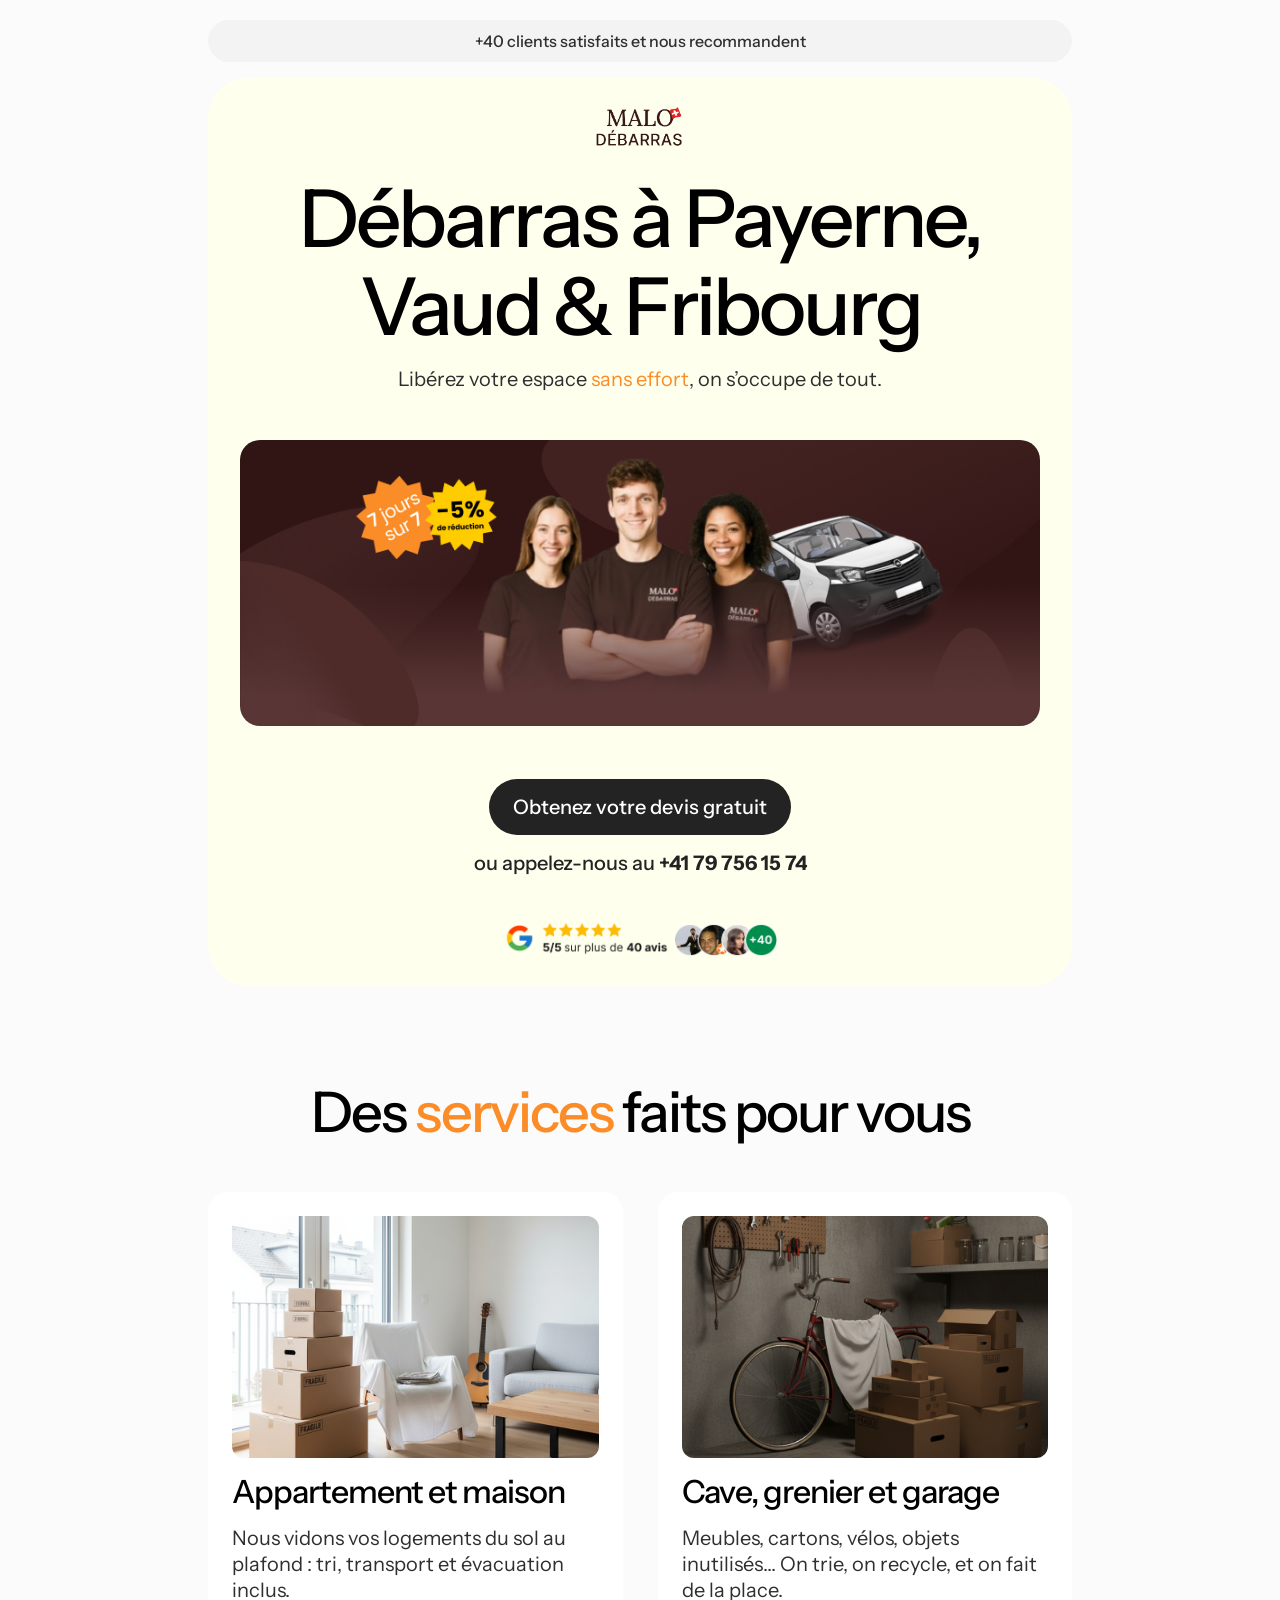
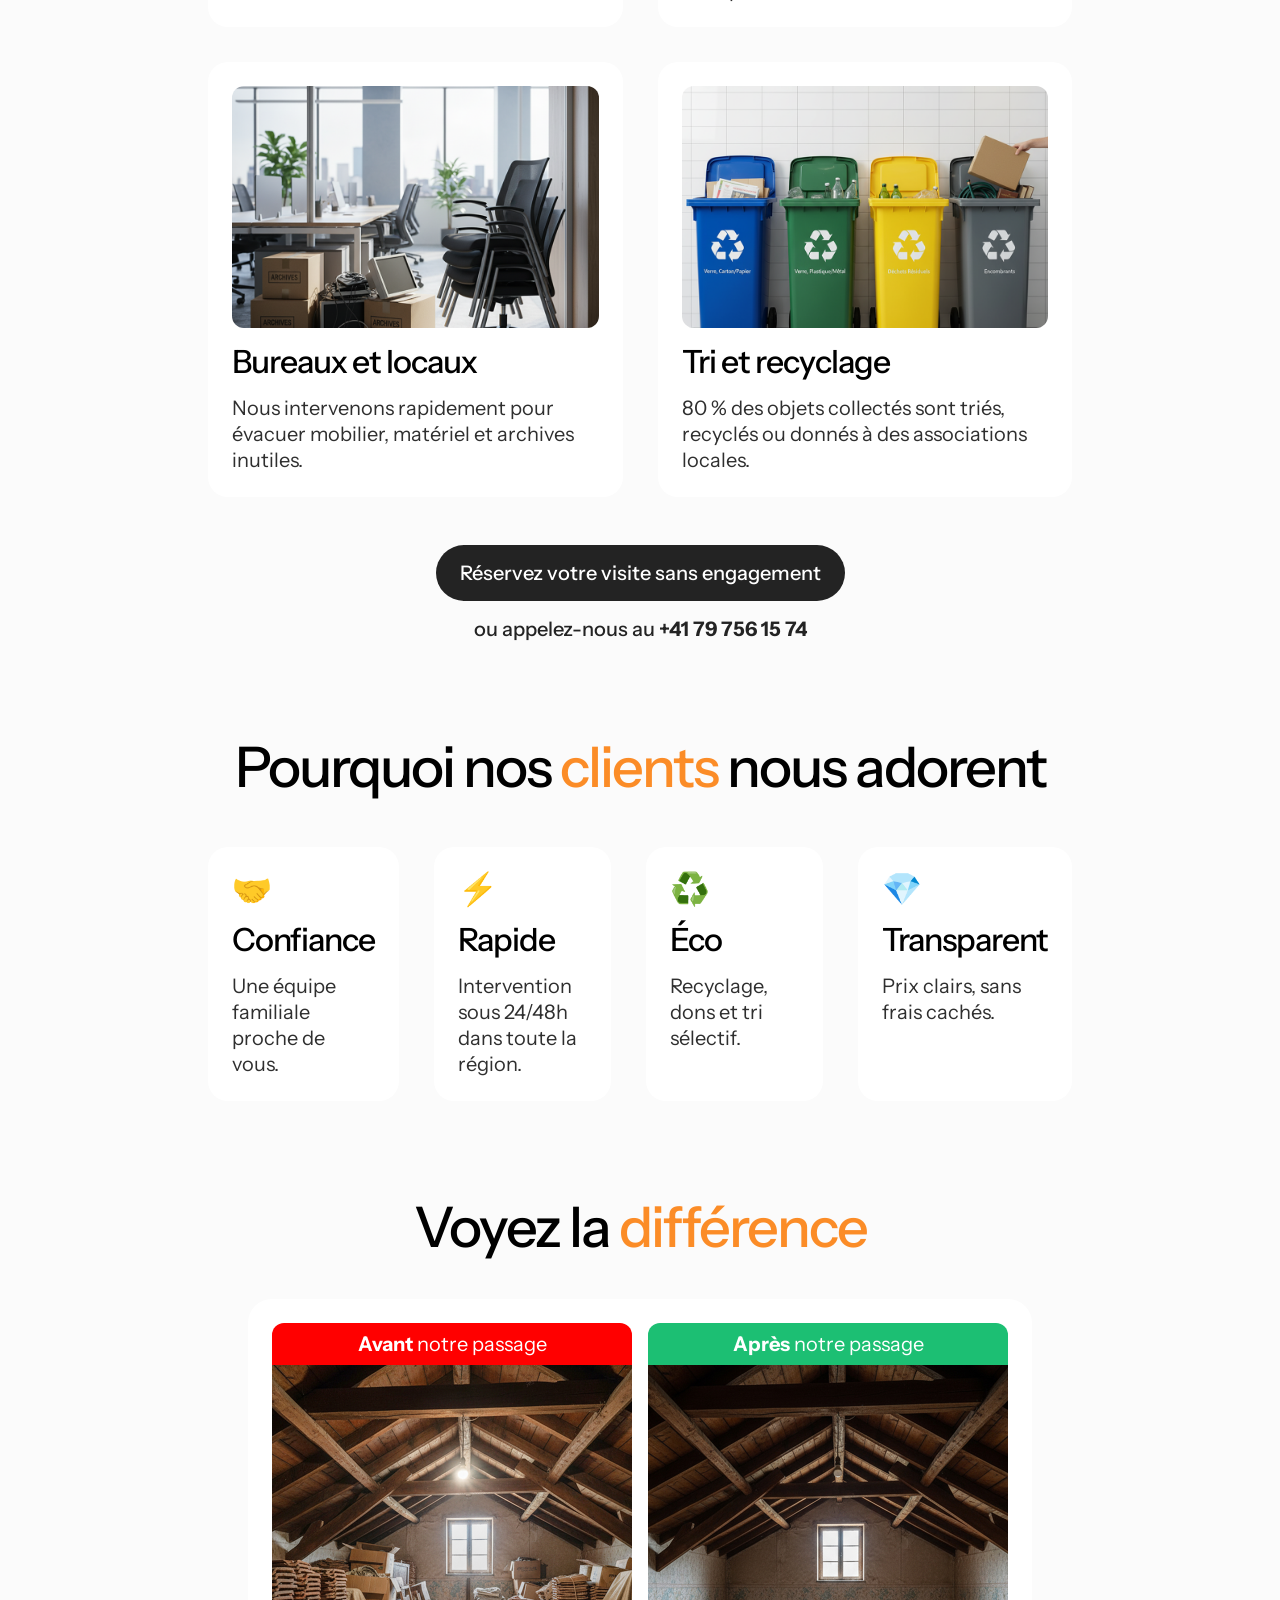
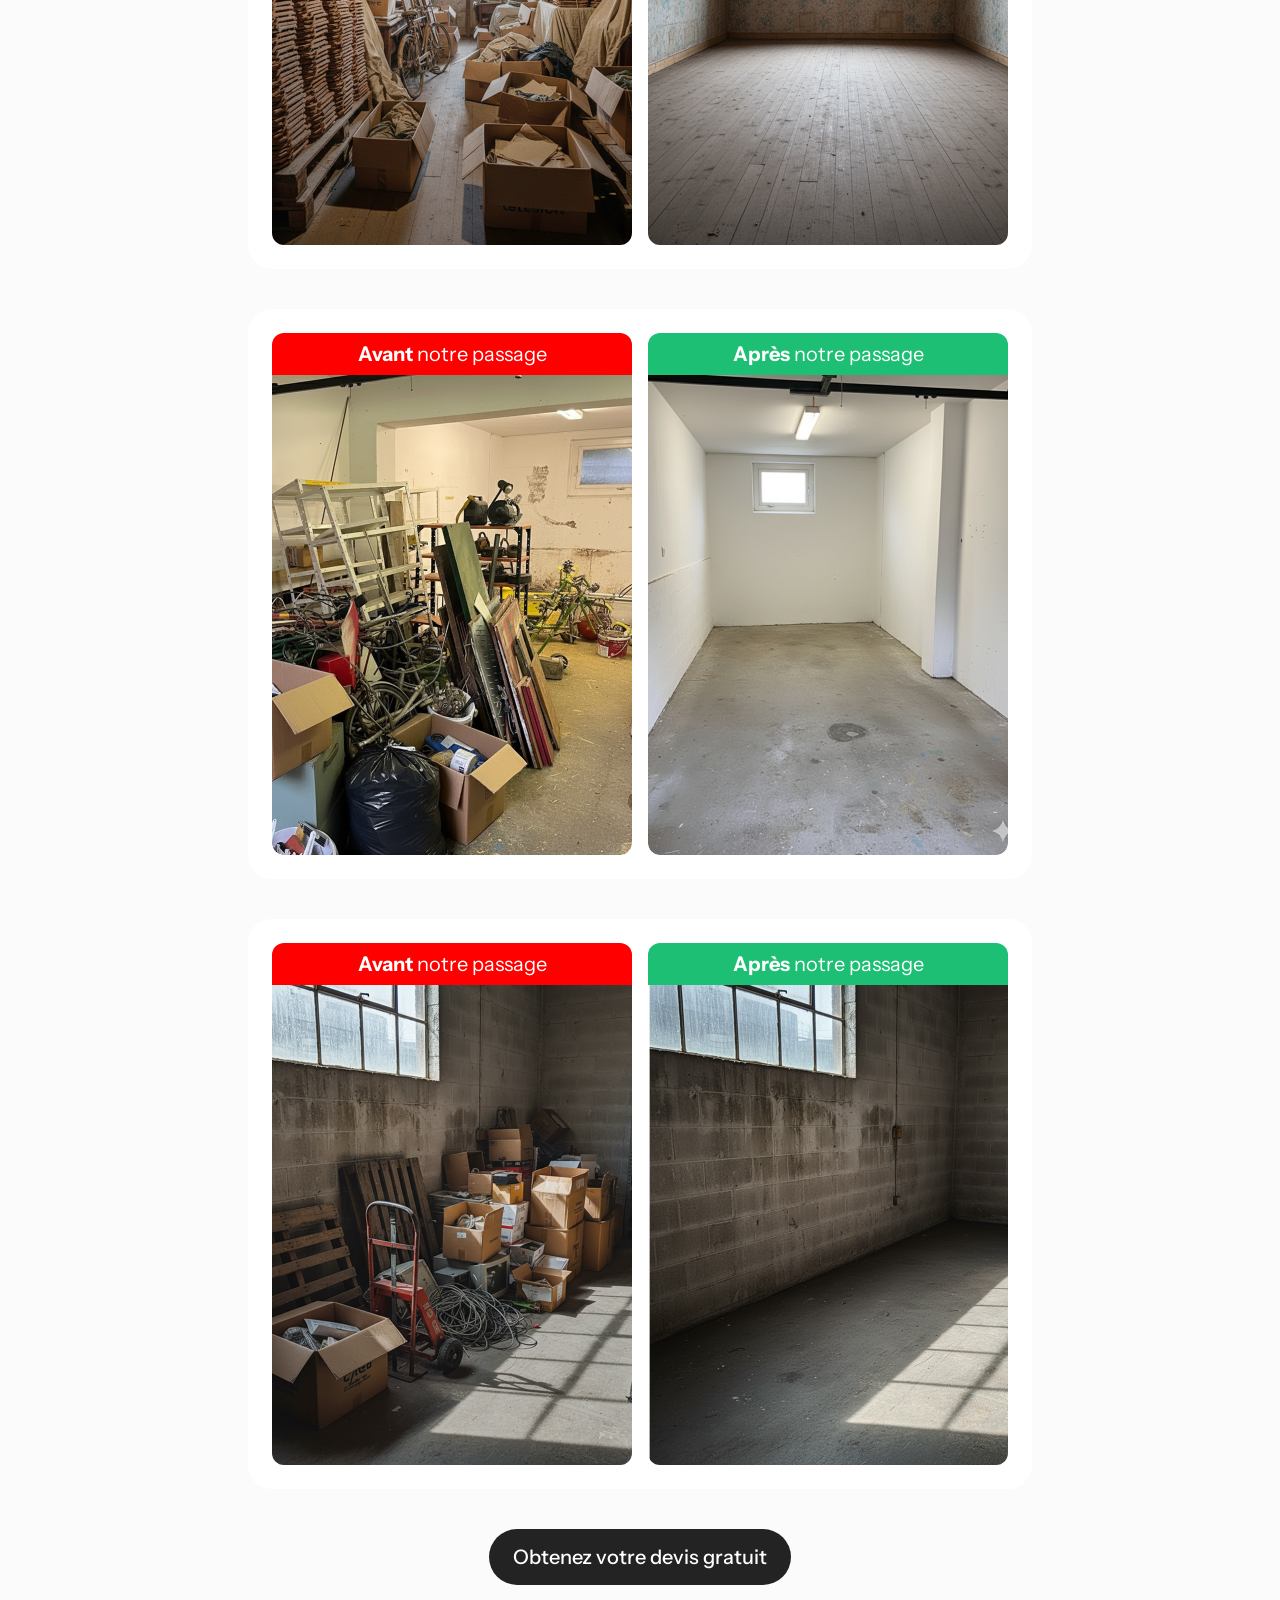
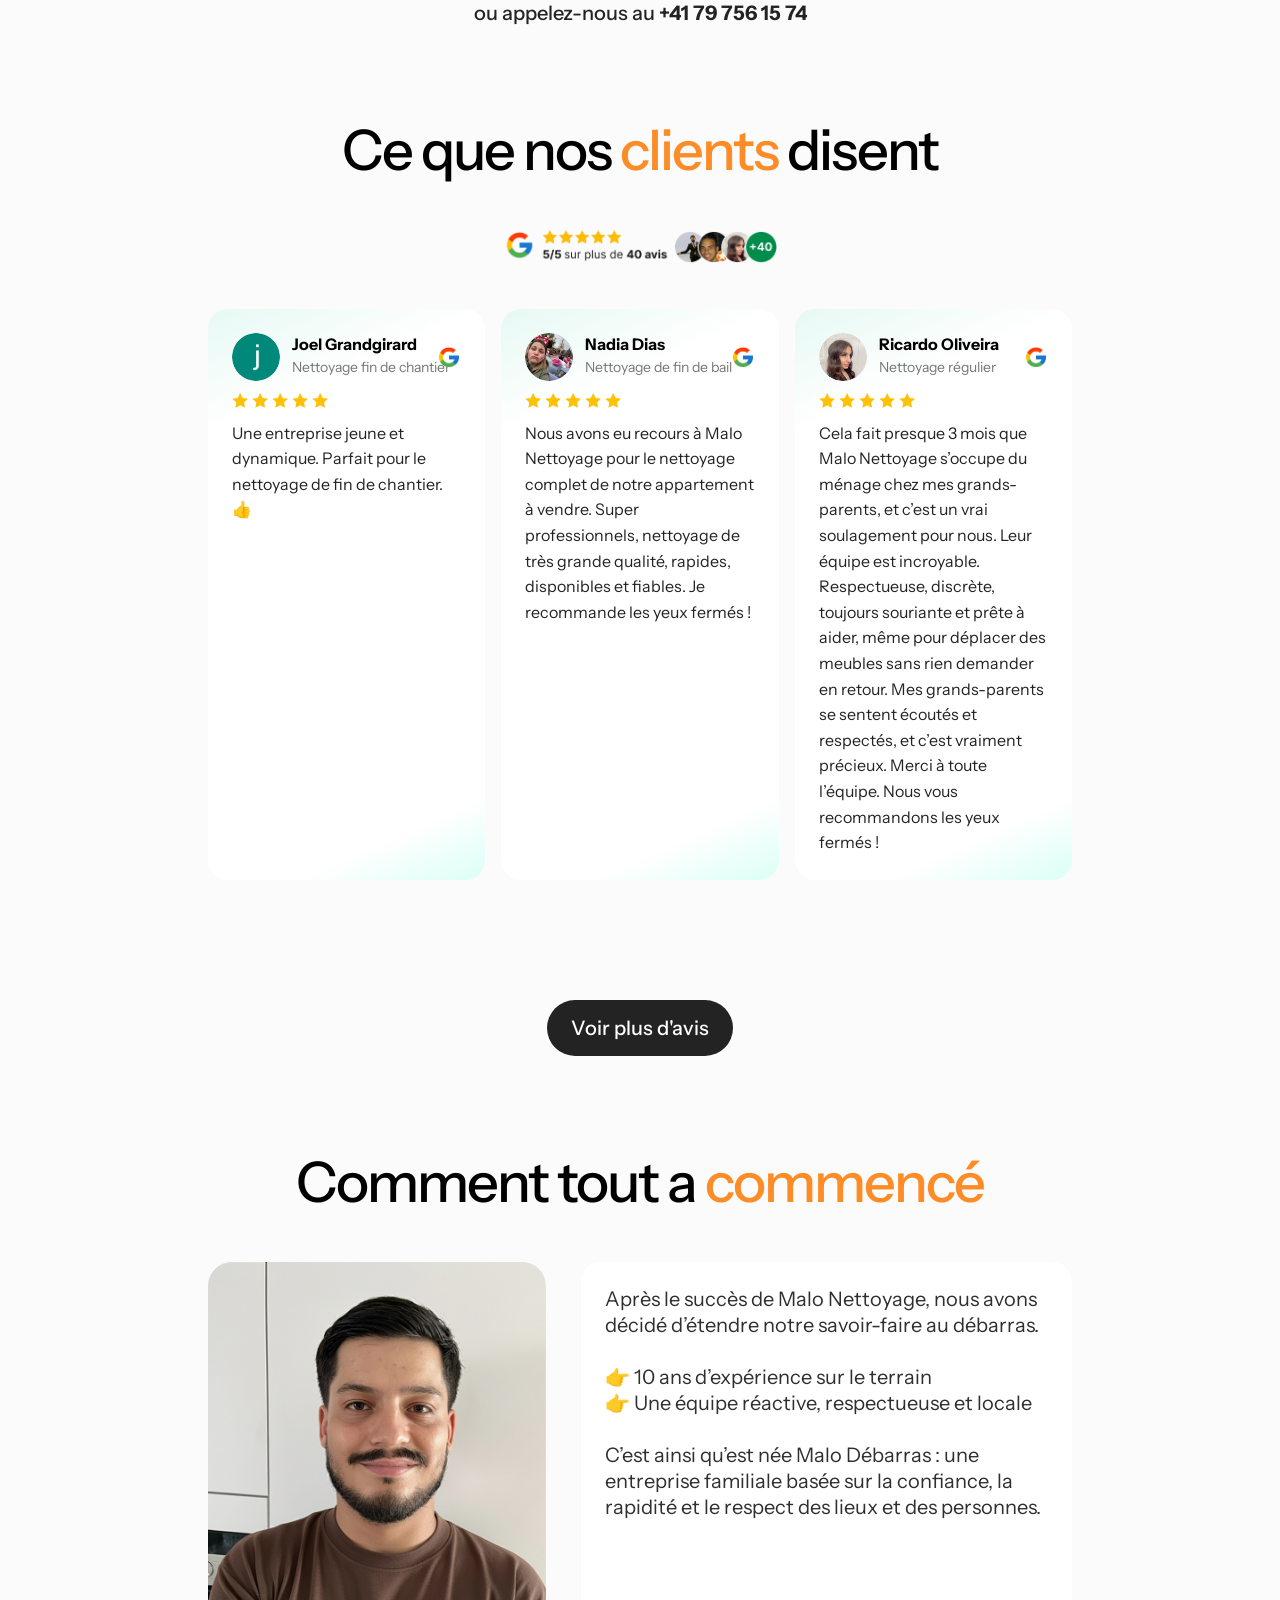
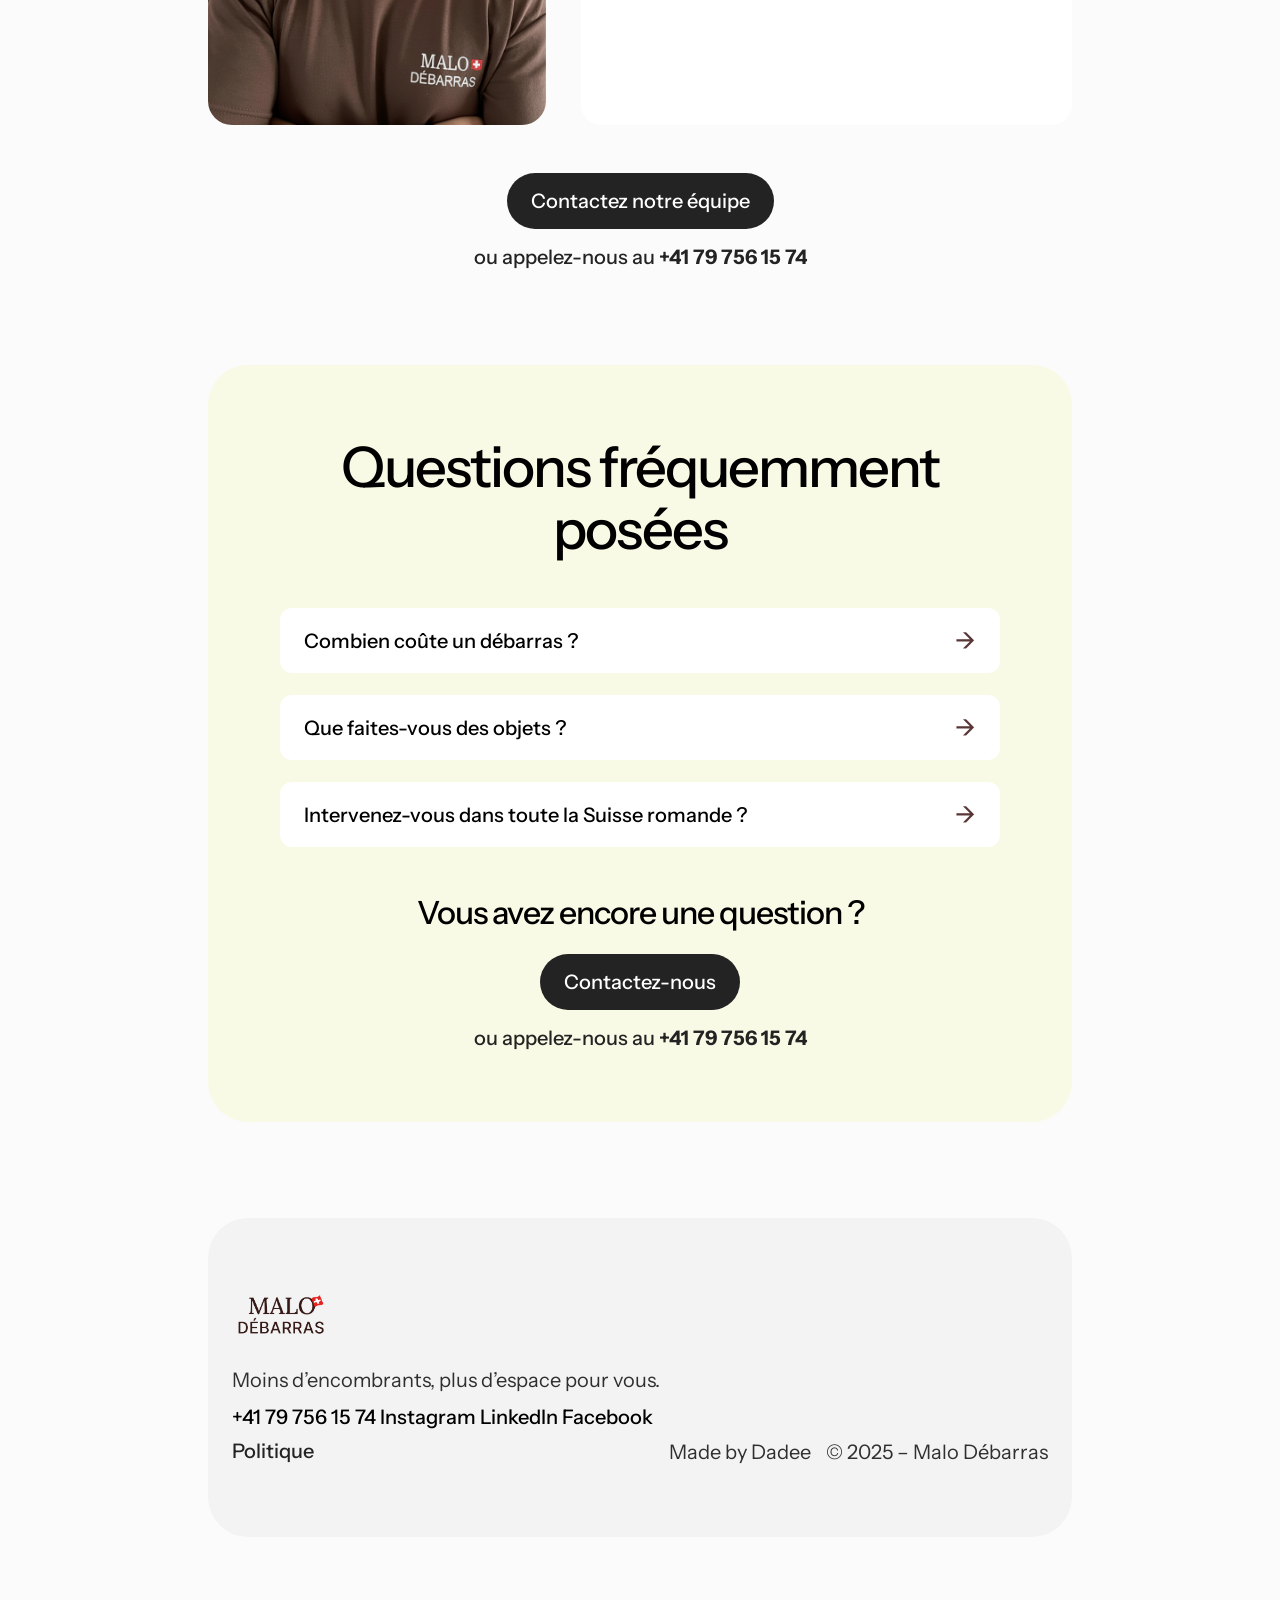
==== commit da90d9e9: "Update index.html" ====
--- a/index.html
+++ b/index.html
@@ -32,7 +32,7 @@
 
   <!-- Banner -->
   <div class="banner">
-  <p> Débarras à Payerne & Canton de Vaud</p>
+  <p>+40 clients satisfaits et nous recommandent</p>
 </div> 
 
   <!-- Hero -->
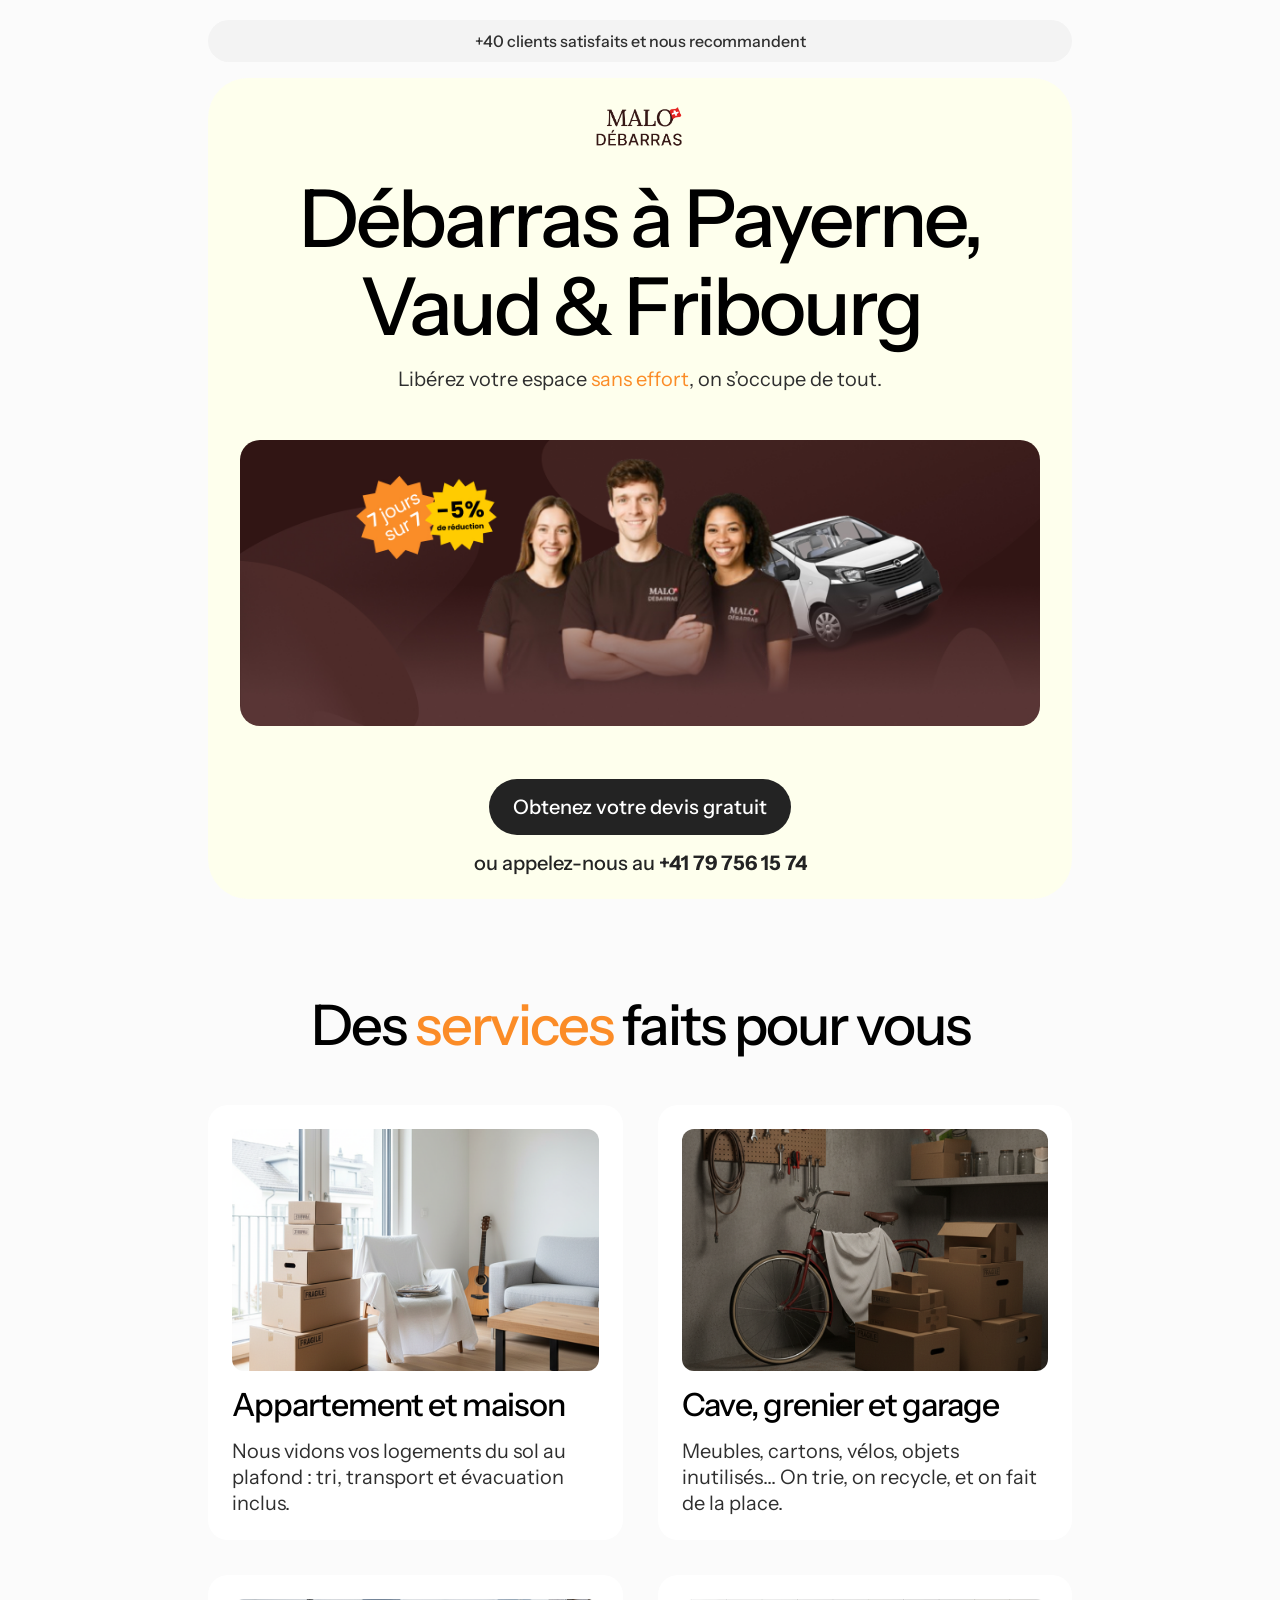
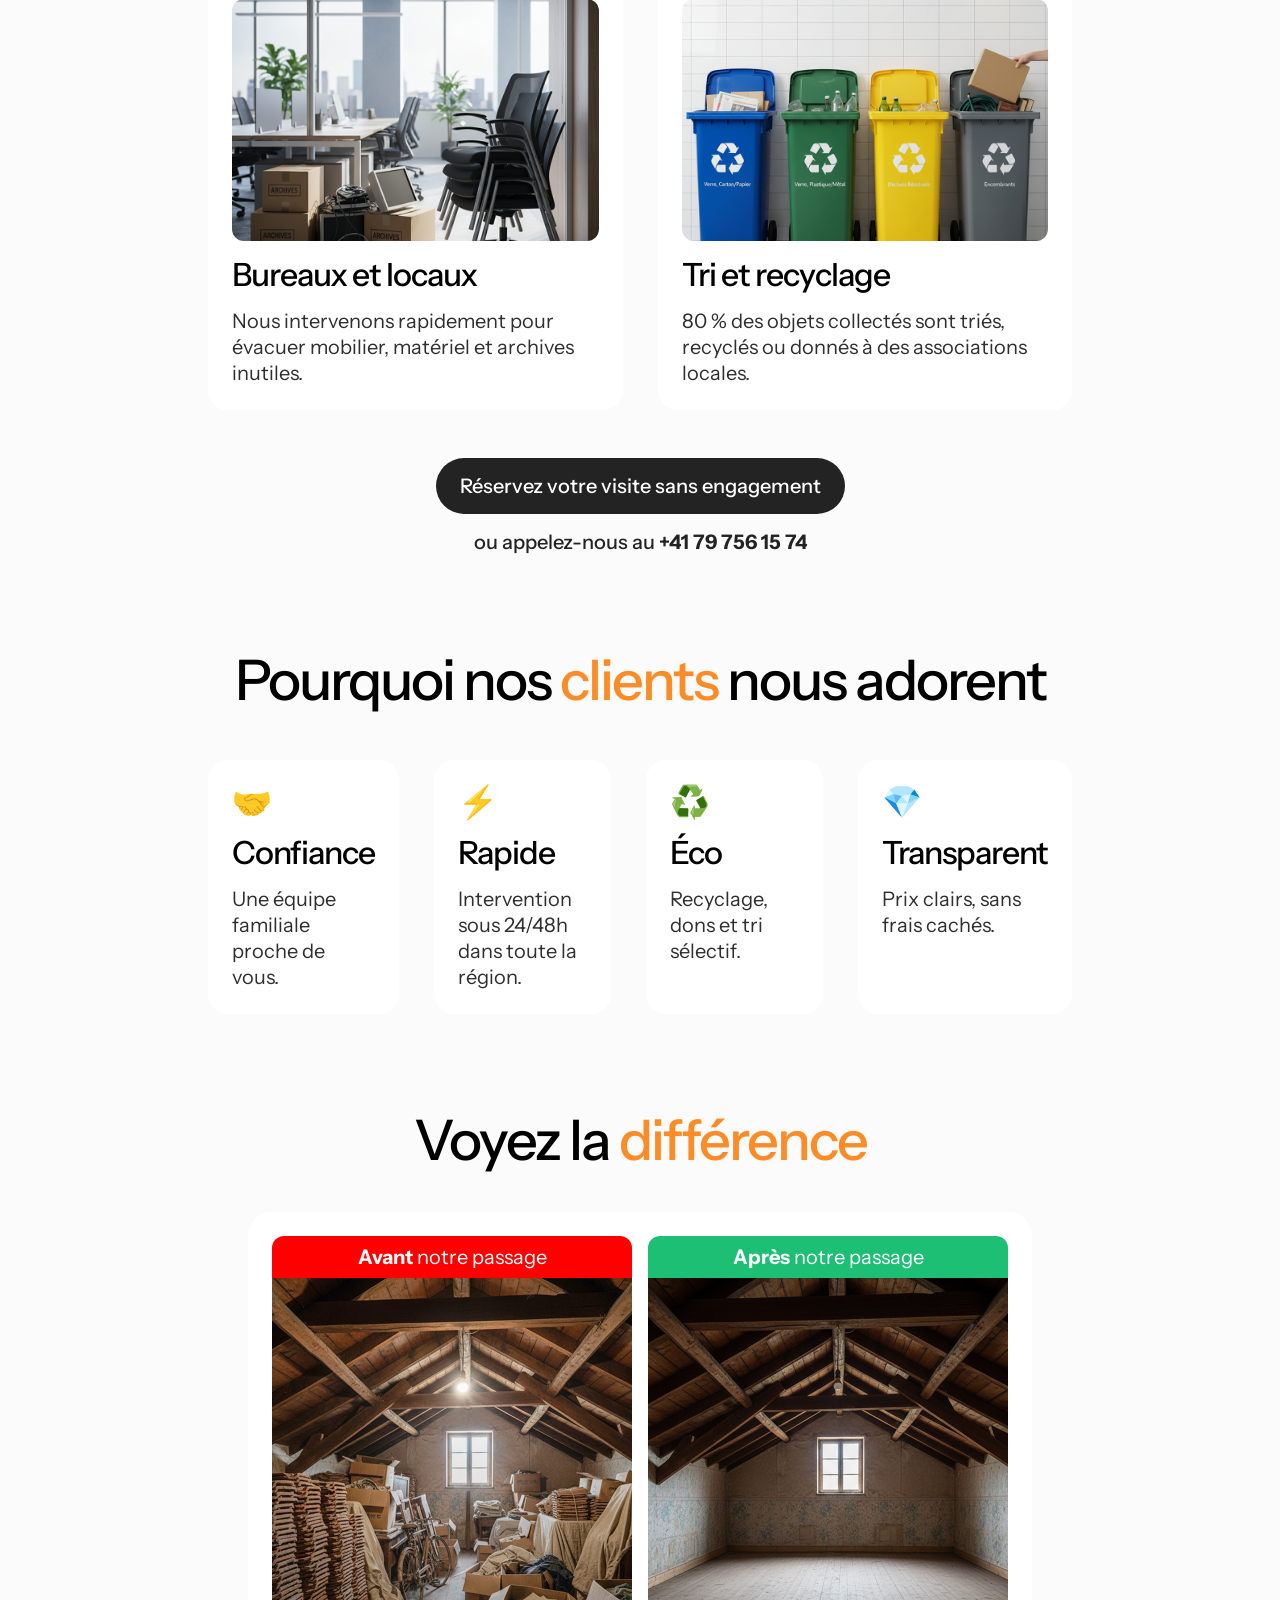
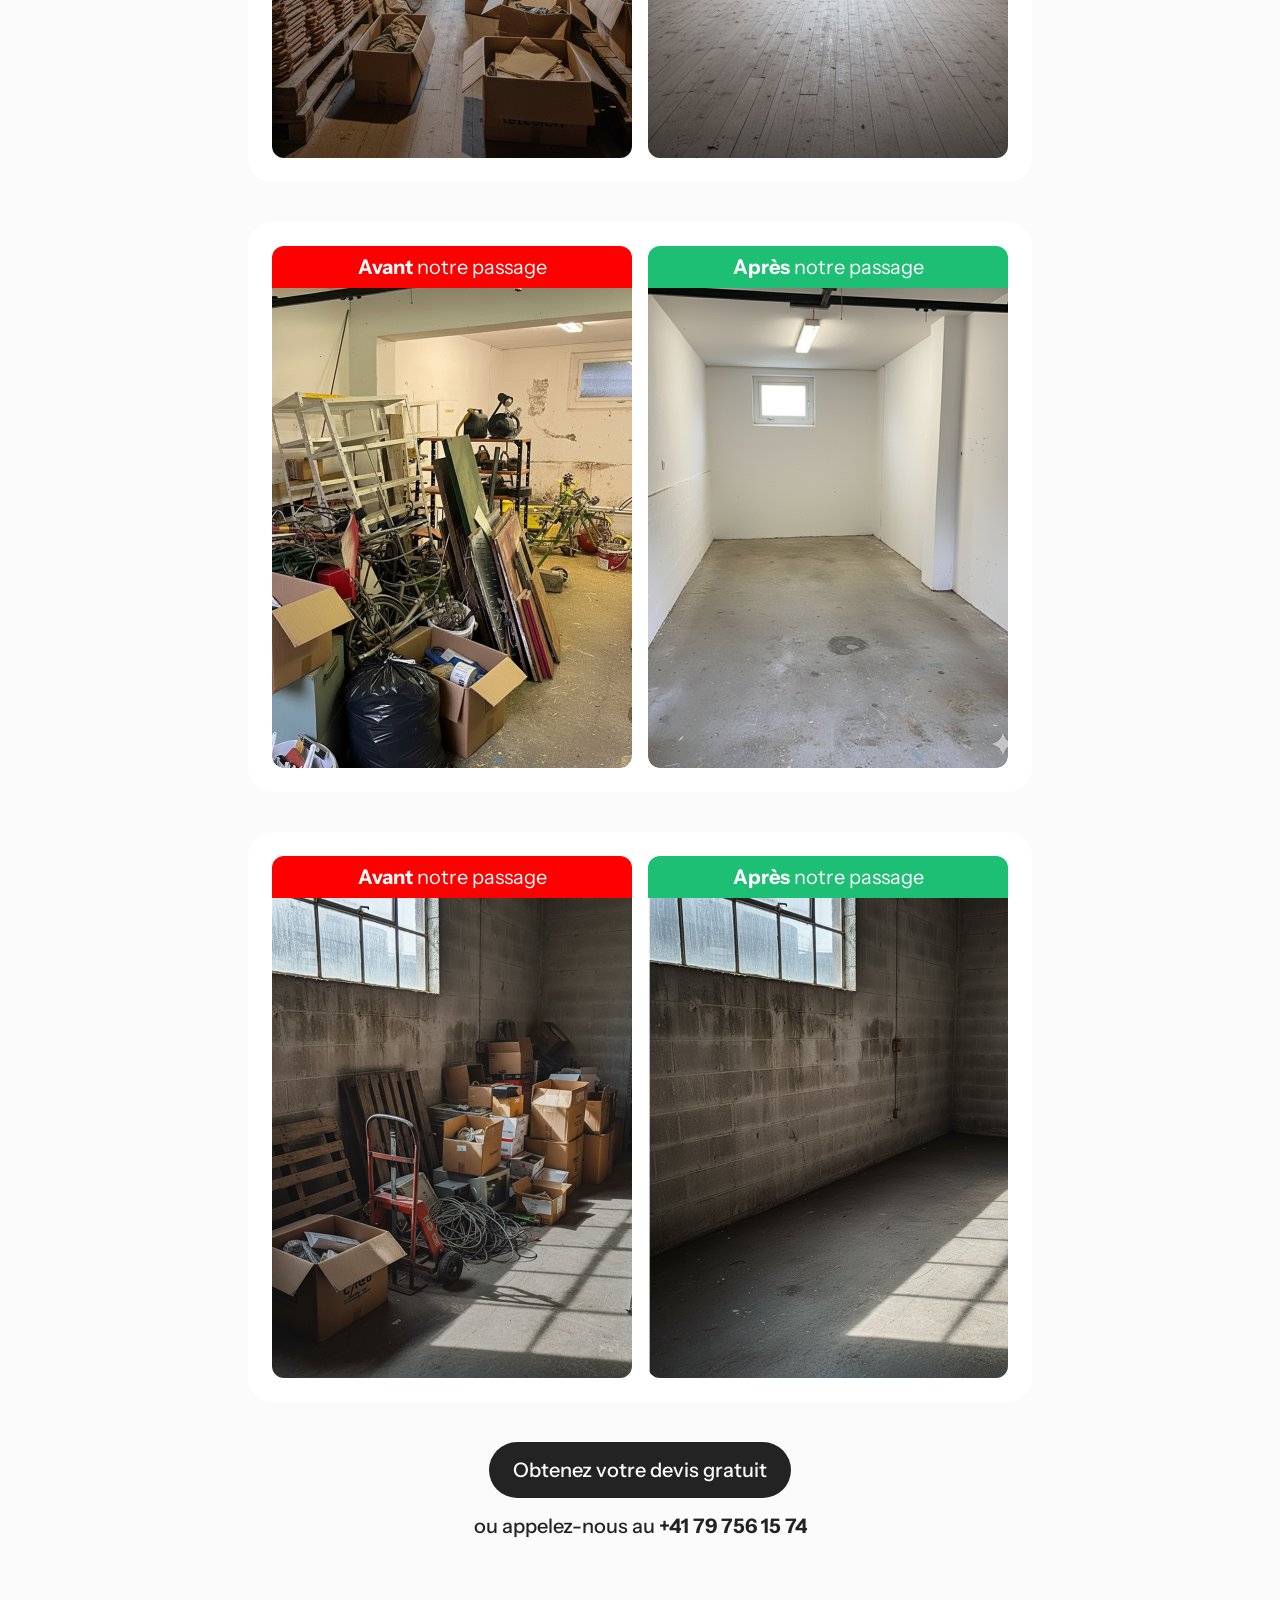
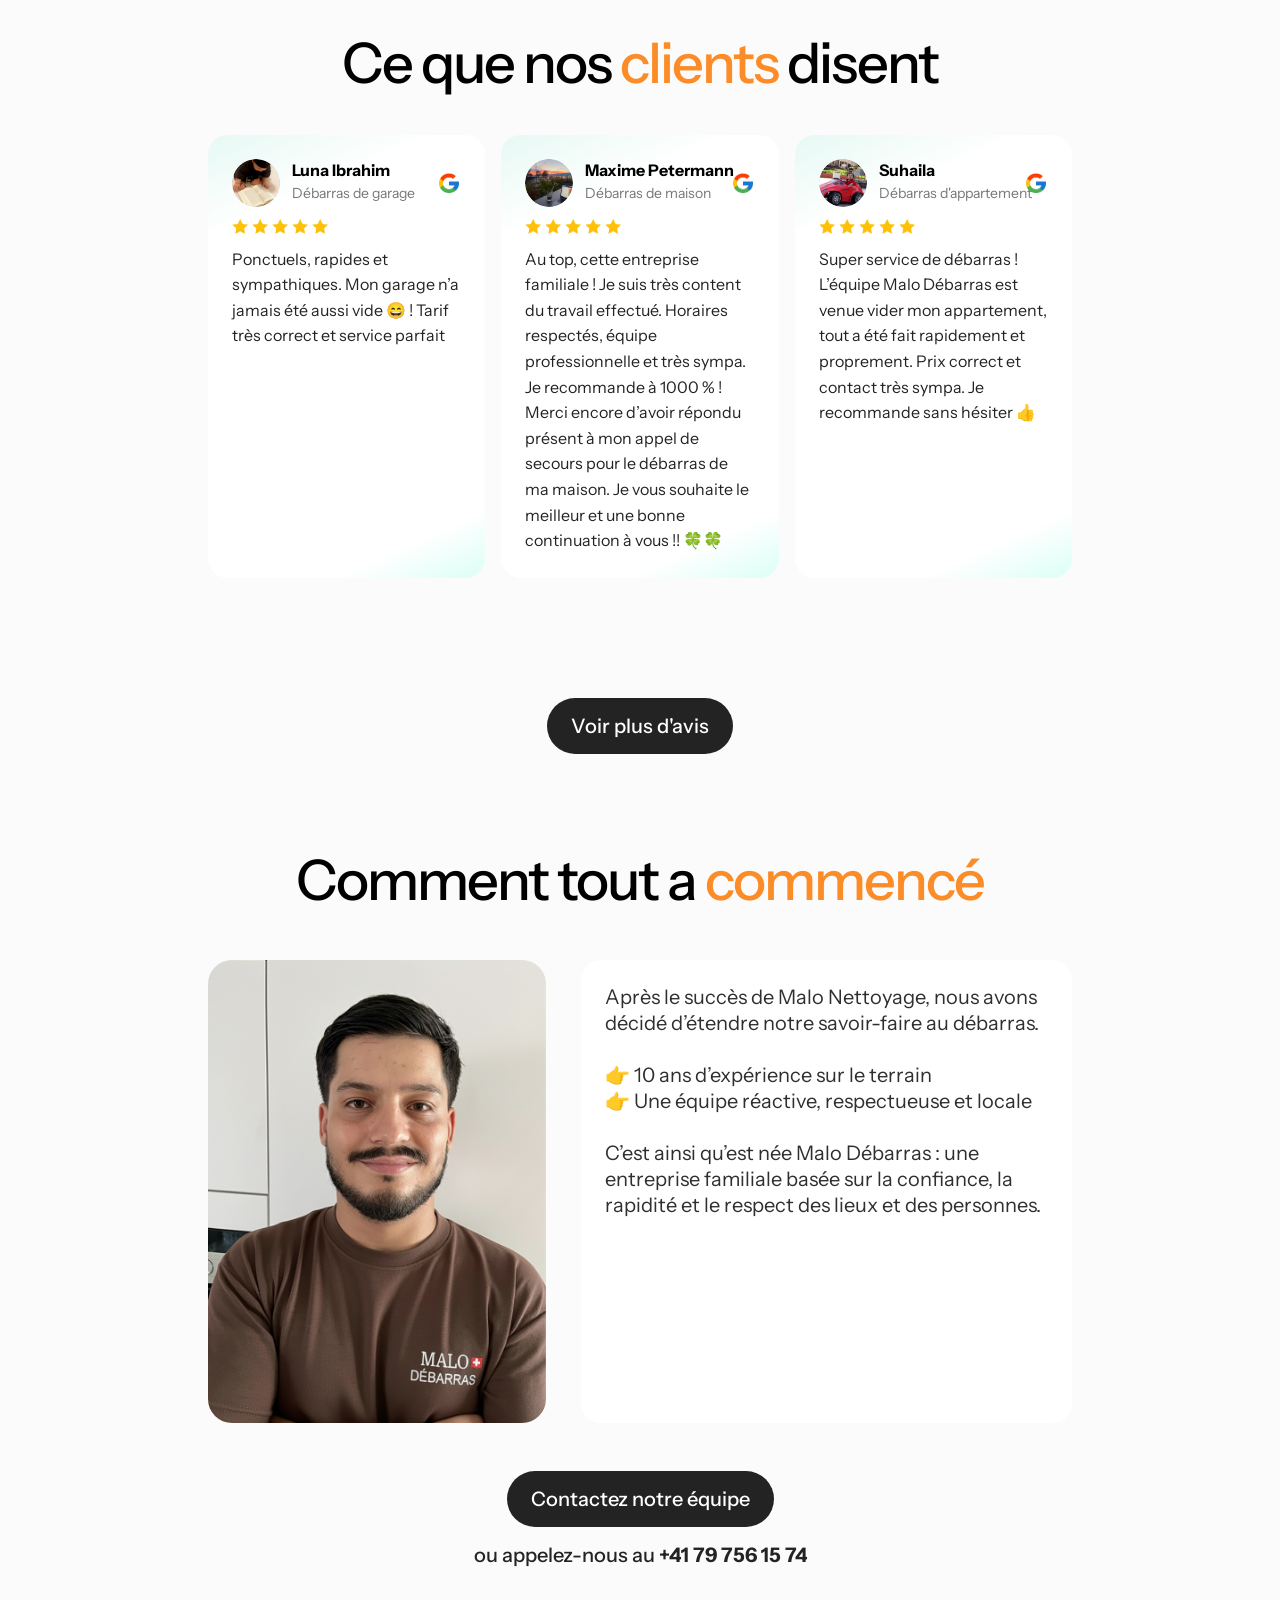
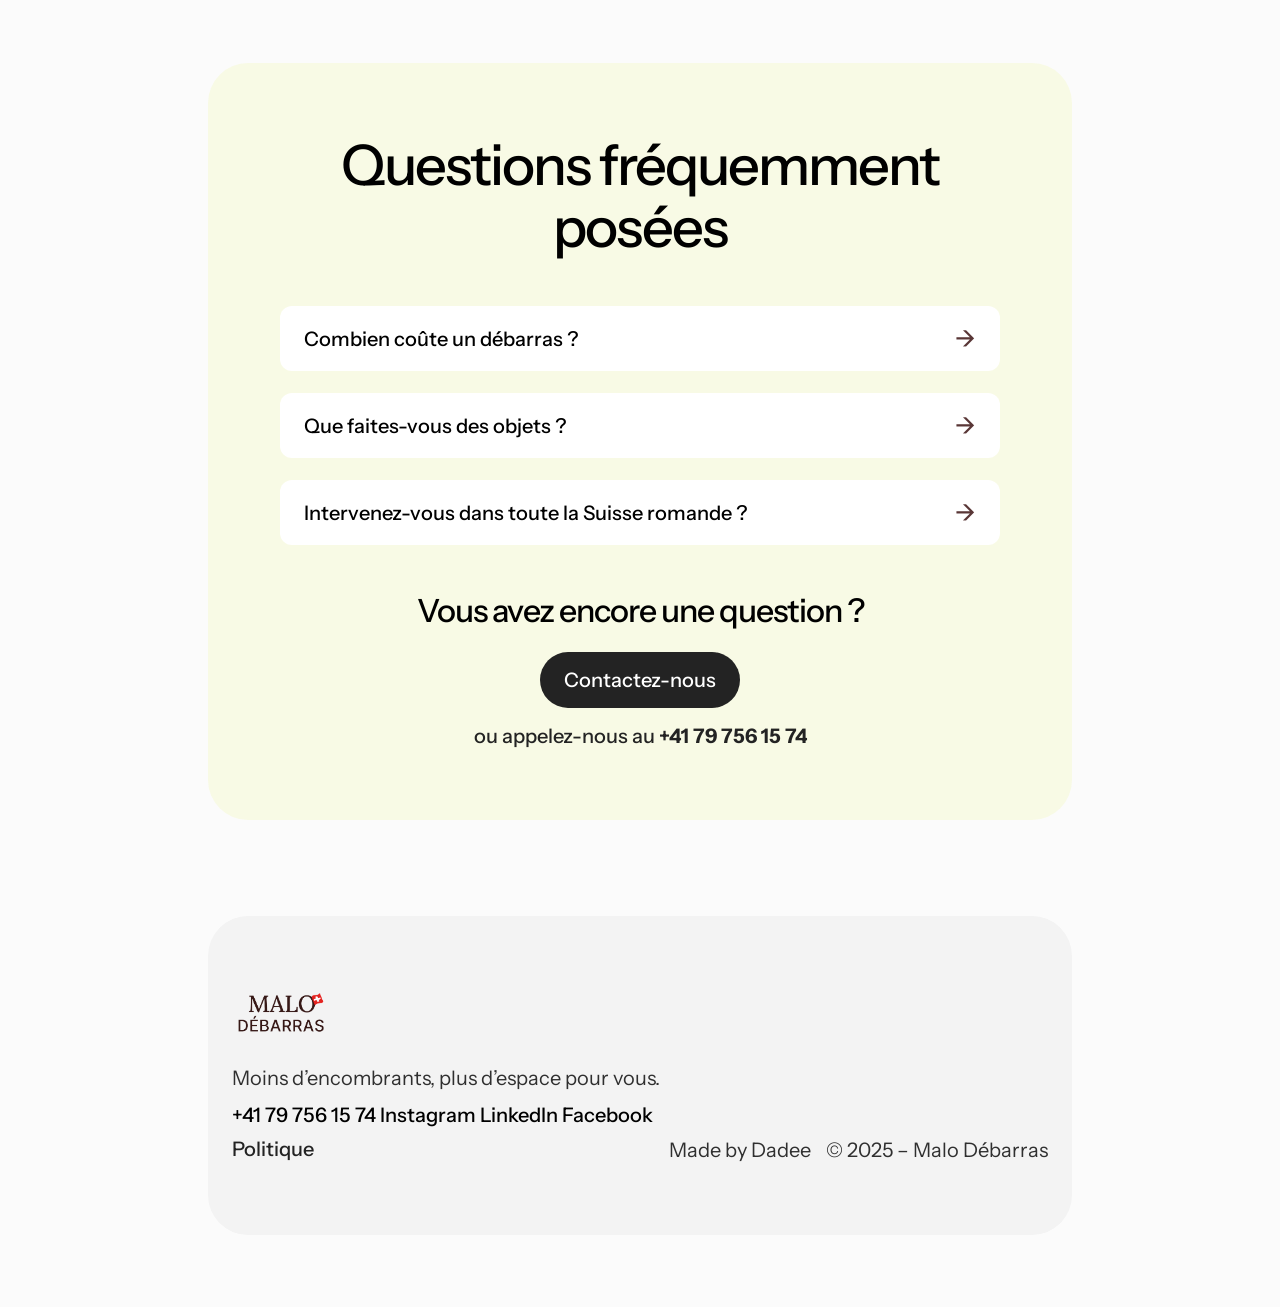
==== commit 46d08d02: "Update index.html" ====
--- a/index.html
+++ b/index.html
@@ -52,9 +52,11 @@
       <a href="mailto:hello@malodebarras.ch?subject=Demande%20de%20devis%20gratuit" class="cta">Obtenez votre devis gratuit</a>
       <a href="tel:+41797561574" class="sous-cta">ou appelez-nous au <strong>+41 79 756 15 74</strong></a>
     </div>
+    <!--
     <div class="img-google">
       <img src="img/social-proof-google.webp" alt="">
     </div>
+    -->
   </div>
 
 
@@ -182,9 +184,11 @@
   <div class="temoignage section">
       <div class="temoignage-head">
         <h2>Ce que nos <span class="highlight">clients</span> disent</h2>
-        <div class="img-google">
-        <img src="img/social-proof-google.webp" alt="">
-        </div>
+    <!--
+    <div class="img-google">
+      <img src="img/social-proof-google.webp" alt="">
+    </div>
+    -->
       </div>
     
     <!-- rangé 1 -->
@@ -193,67 +197,67 @@
         <!-- Temoinages 1 -->
         <div class="avis">
           <div class="avis-tete">
-            <img src="img/avatar-avis-7.webp" alt="Photo de profil Google de G&L AG" class="avatar">
-            <div class="info">
-              <h4>Joel Grandgirard</h4>
-              <p class="date">Nettoyage fin de chantier</p>
-            </div>
-            <img src="img/google-icon.webp" alt="Logo Google" class="google-logo">
-          </div>
-
-          <div class="stars">
-            <img src="img/stars-icon.webp" alt="Icone etoile" class="stars-icone">
-            <img src="img/stars-icon.webp" alt="Icone etoile" class="stars-icone">
-            <img src="img/stars-icon.webp" alt="Icone etoile" class="stars-icone">
-            <img src="img/stars-icon.webp" alt="Icone etoile" class="stars-icone">
-            <img src="img/stars-icon.webp" alt="Icone etoile" class="stars-icone">
-          </div>
-
-          <p class="avis-texte"> Une entreprise jeune et dynamique. Parfait pour le nettoyage de fin de chantier. 👍</p>
+            <img src="img/avatar-1.png" alt="Photo de profil Google de G&L AG" class="avatar">
+            <div class="info">
+              <h4>Luna Ibrahim</h4>
+              <p class="date">Débarras de garage</p>
+            </div>
+            <img src="img/google-icon.webp" alt="Logo Google" class="google-logo">
+          </div>
+
+          <div class="stars">
+            <img src="img/stars-icon.webp" alt="Icone etoile" class="stars-icone">
+            <img src="img/stars-icon.webp" alt="Icone etoile" class="stars-icone">
+            <img src="img/stars-icon.webp" alt="Icone etoile" class="stars-icone">
+            <img src="img/stars-icon.webp" alt="Icone etoile" class="stars-icone">
+            <img src="img/stars-icon.webp" alt="Icone etoile" class="stars-icone">
+          </div>
+
+          <p class="avis-texte">Ponctuels, rapides et sympathiques. Mon garage n’a jamais été aussi vide 😄 ! Tarif très correct et service parfait</p>
         </div>
         
         <!-- Temoinages 2 -->
         <div class="avis">
           <div class="avis-tete">
-            <img src="img/avatar-avis-5.webp" alt="Photo de profil Google de Nadia Dias" class="avatar">
-            <div class="info">
-              <h4>Nadia Dias</h4>
-              <p class="date">Nettoyage de fin de bail</p>
-            </div>
-            <img src="img/google-icon.webp" alt="Logo Google" class="google-logo">
-          </div>
-
-          <div class="stars">
-            <img src="img/stars-icon.webp" alt="Icone etoile" class="stars-icone">
-            <img src="img/stars-icon.webp" alt="Icone etoile" class="stars-icone">
-            <img src="img/stars-icon.webp" alt="Icone etoile" class="stars-icone">
-            <img src="img/stars-icon.webp" alt="Icone etoile" class="stars-icone">
-            <img src="img/stars-icon.webp" alt="Icone etoile" class="stars-icone">
-          </div>
-
-          <p class="avis-texte">Nous avons eu recours à Malo Nettoyage pour le nettoyage complet de notre appartement à vendre. Super professionnels, nettoyage de très grande qualité, rapides, disponibles et fiables. Je recommande les yeux fermés !</p>
+            <img src="img/avatar-2.png" alt="Photo de profil Google de Nadia Dias" class="avatar">
+            <div class="info">
+              <h4>Maxime Petermann</h4>
+              <p class="date">Débarras de maison</p>
+            </div>
+            <img src="img/google-icon.webp" alt="Logo Google" class="google-logo">
+          </div>
+
+          <div class="stars">
+            <img src="img/stars-icon.webp" alt="Icone etoile" class="stars-icone">
+            <img src="img/stars-icon.webp" alt="Icone etoile" class="stars-icone">
+            <img src="img/stars-icon.webp" alt="Icone etoile" class="stars-icone">
+            <img src="img/stars-icon.webp" alt="Icone etoile" class="stars-icone">
+            <img src="img/stars-icon.webp" alt="Icone etoile" class="stars-icone">
+          </div>
+
+          <p class="avis-texte">Au top, cette entreprise familiale ! Je suis très content du travail effectué. Horaires respectés, équipe professionnelle et très sympa. Je recommande à 1000 % ! Merci encore d’avoir répondu présent à mon appel de secours pour le débarras de ma maison. Je vous souhaite le meilleur et une bonne continuation à vous !! 🍀🍀</p>
         </div>
 
           <!-- Temoinages 3 -->
         <div class="avis">
           <div class="avis-tete">
-            <img src="img/avatar-avis-1.webp" alt="Photo de profil Google de Ricardo Oliveira" class="avatar">
-            <div class="info">
-              <h4>Ricardo Oliveira</h4>
-              <p class="date">Nettoyage régulier</p>
-            </div>
-            <img src="img/google-icon.webp" alt="Logo Google" class="google-logo">
-          </div>
-
-          <div class="stars">
-            <img src="img/stars-icon.webp" alt="Icone etoile" class="stars-icone">
-            <img src="img/stars-icon.webp" alt="Icone etoile" class="stars-icone">
-            <img src="img/stars-icon.webp" alt="Icone etoile" class="stars-icone">
-            <img src="img/stars-icon.webp" alt="Icone etoile" class="stars-icone">
-            <img src="img/stars-icon.webp" alt="Icone etoile" class="stars-icone">
-          </div>
-
-          <p class="avis-texte">Cela fait presque 3 mois que Malo Nettoyage s’occupe du ménage chez mes grands-parents, et c’est un vrai soulagement pour nous. Leur équipe est incroyable. Respectueuse, discrète, toujours souriante et prête à aider, même pour déplacer des meubles sans rien demander en retour. Mes grands-parents se sentent écoutés et respectés, et c’est vraiment précieux. Merci à toute l’équipe. Nous vous recommandons les yeux fermés !          </p>
+            <img src="img/avatar-3.png" alt="Photo de profil Google de Ricardo Oliveira" class="avatar">
+            <div class="info">
+              <h4>Suhaila</h4>
+              <p class="date">Débarras d'appartement</p>
+            </div>
+            <img src="img/google-icon.webp" alt="Logo Google" class="google-logo">
+          </div>
+
+          <div class="stars">
+            <img src="img/stars-icon.webp" alt="Icone etoile" class="stars-icone">
+            <img src="img/stars-icon.webp" alt="Icone etoile" class="stars-icone">
+            <img src="img/stars-icon.webp" alt="Icone etoile" class="stars-icone">
+            <img src="img/stars-icon.webp" alt="Icone etoile" class="stars-icone">
+            <img src="img/stars-icon.webp" alt="Icone etoile" class="stars-icone">
+          </div>
+
+          <p class="avis-texte">Super service de débarras ! L’équipe Malo Débarras est venue vider mon appartement, tout a été fait rapidement et proprement. Prix correct et contact très sympa. Je recommande sans hésiter 👍</p>
 
         </div>
 
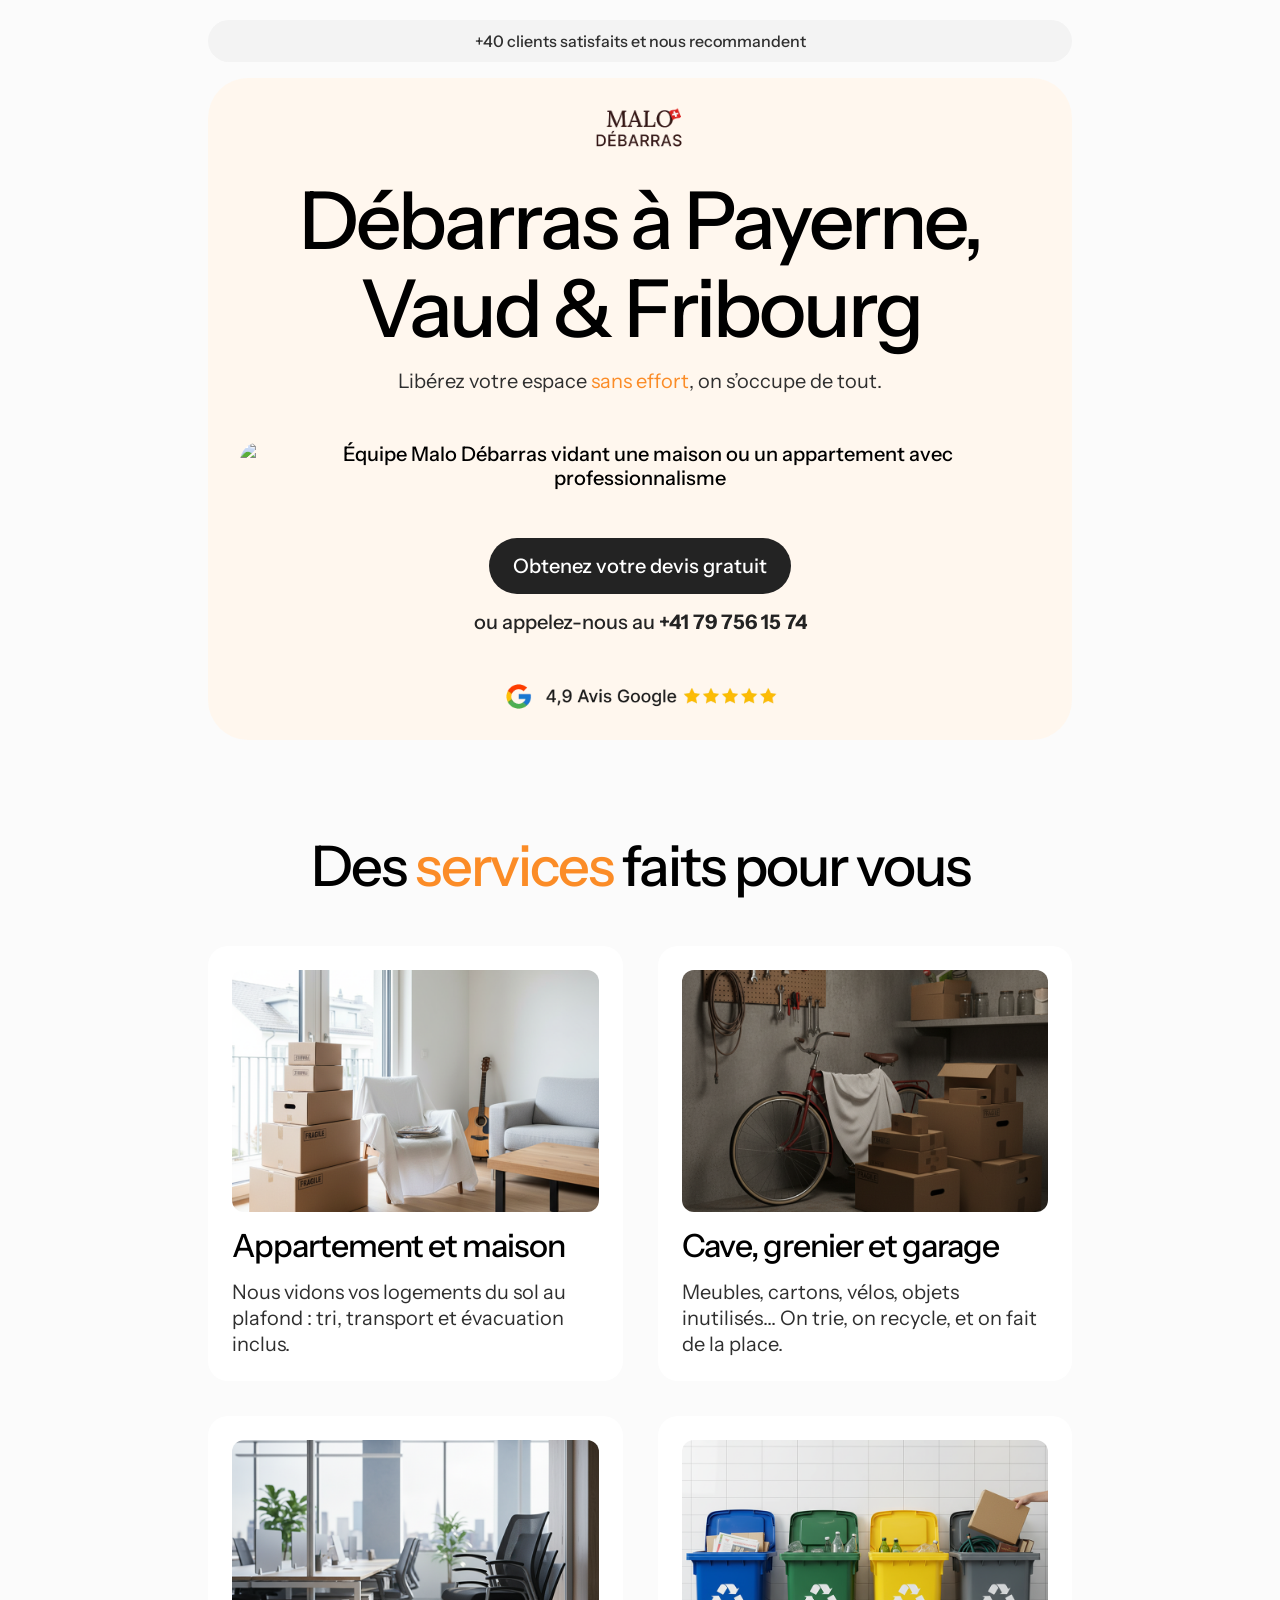
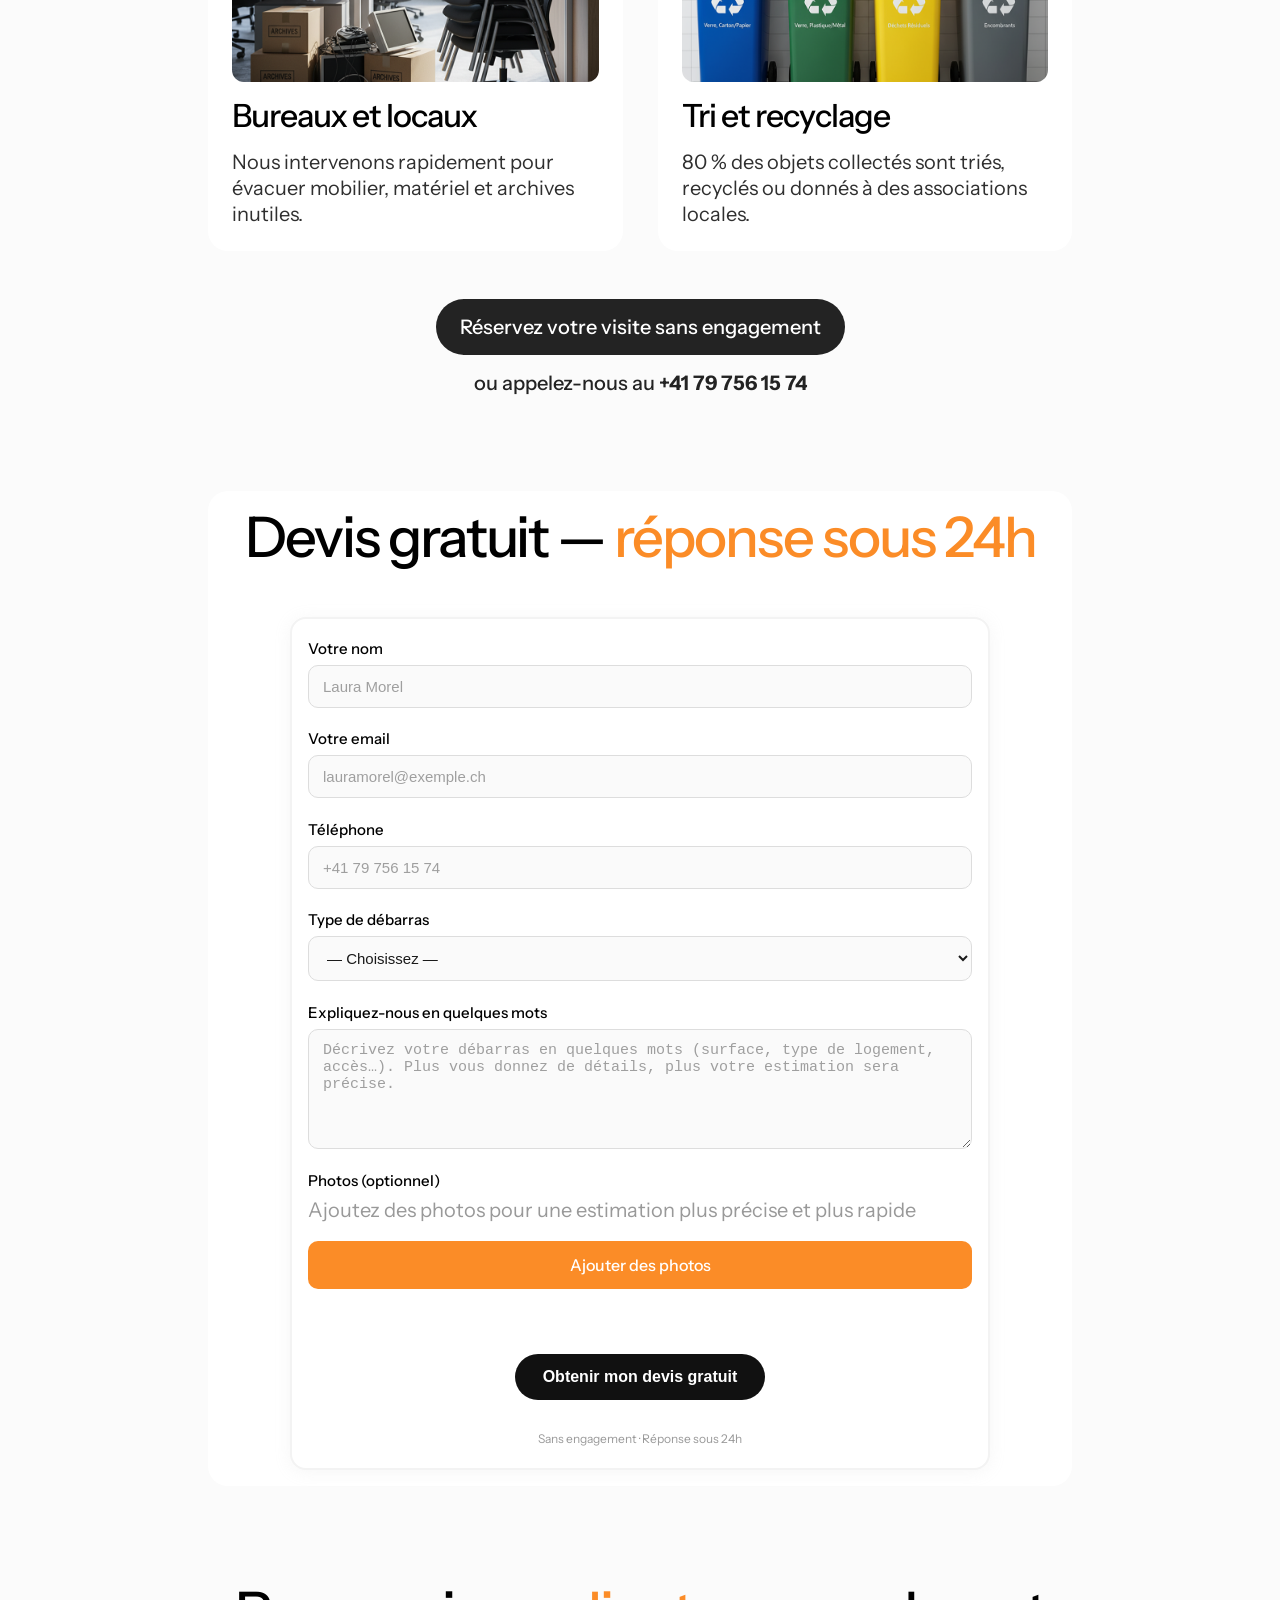
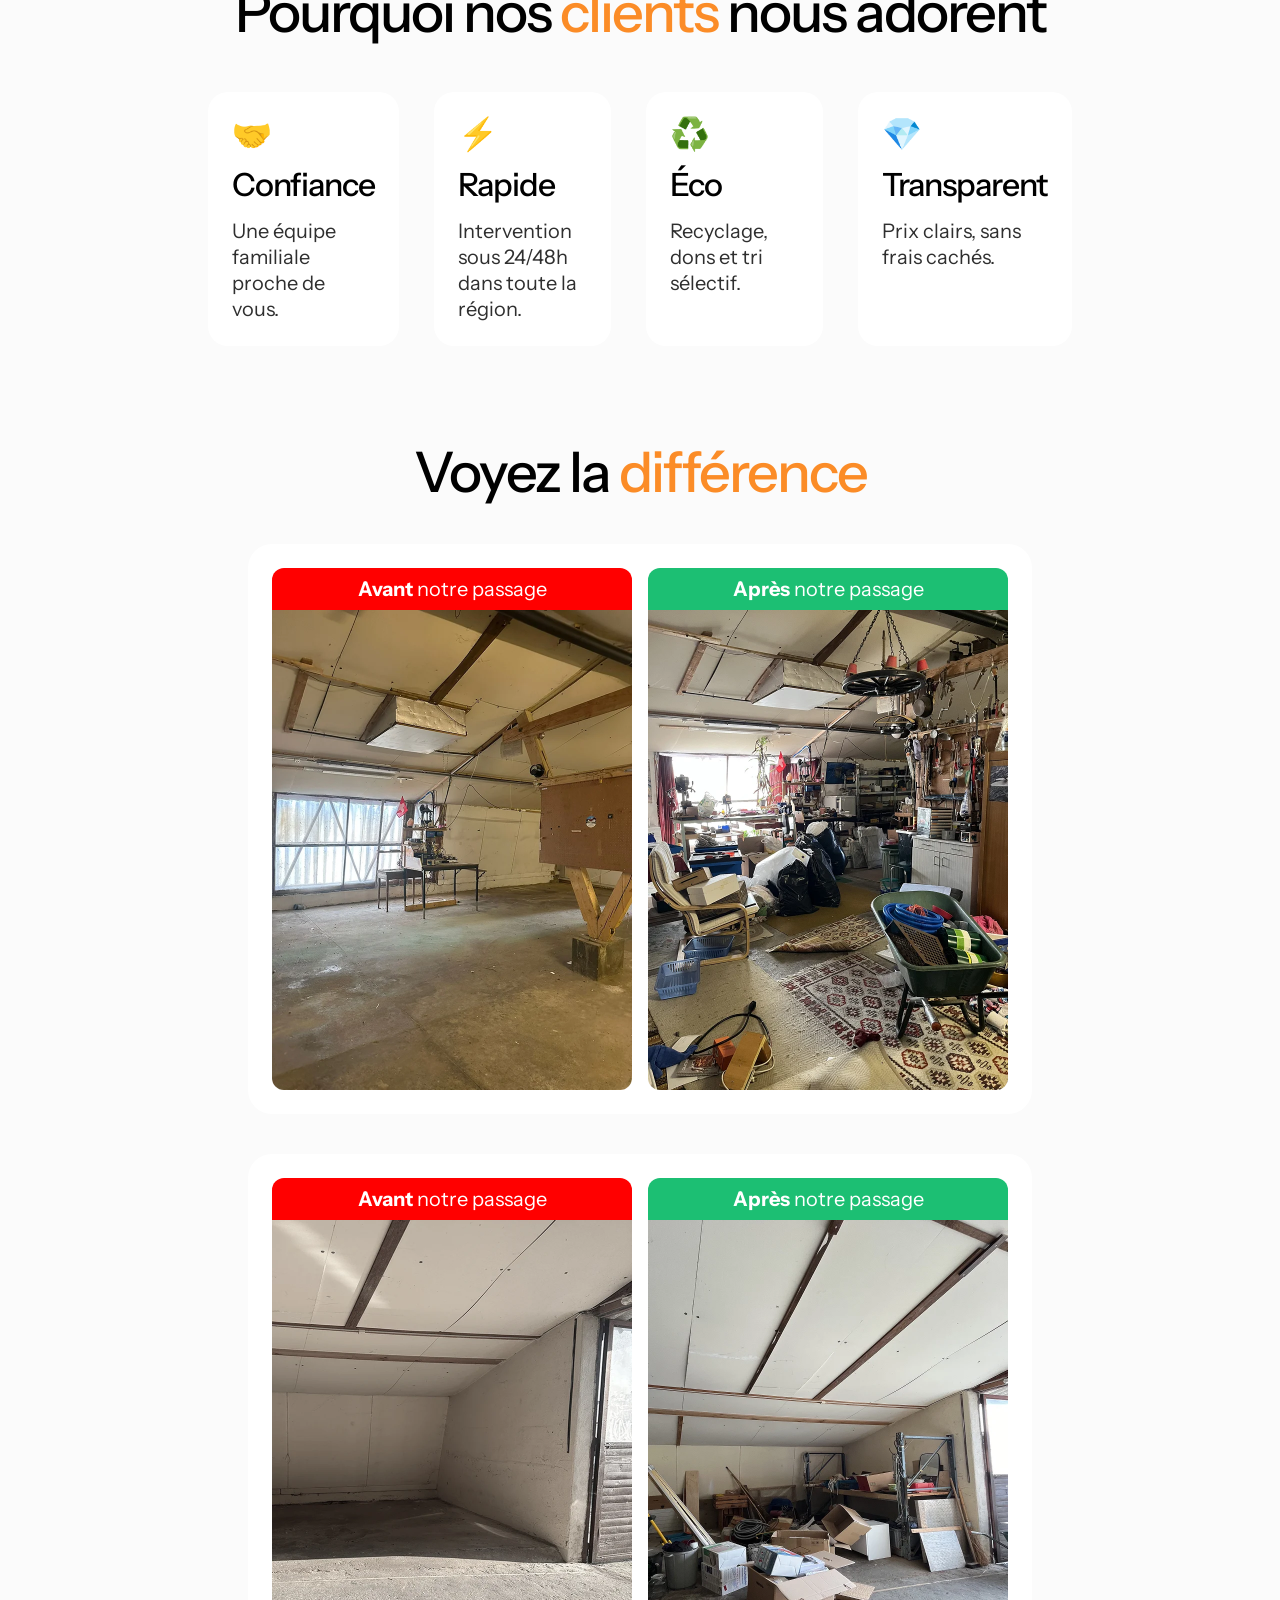
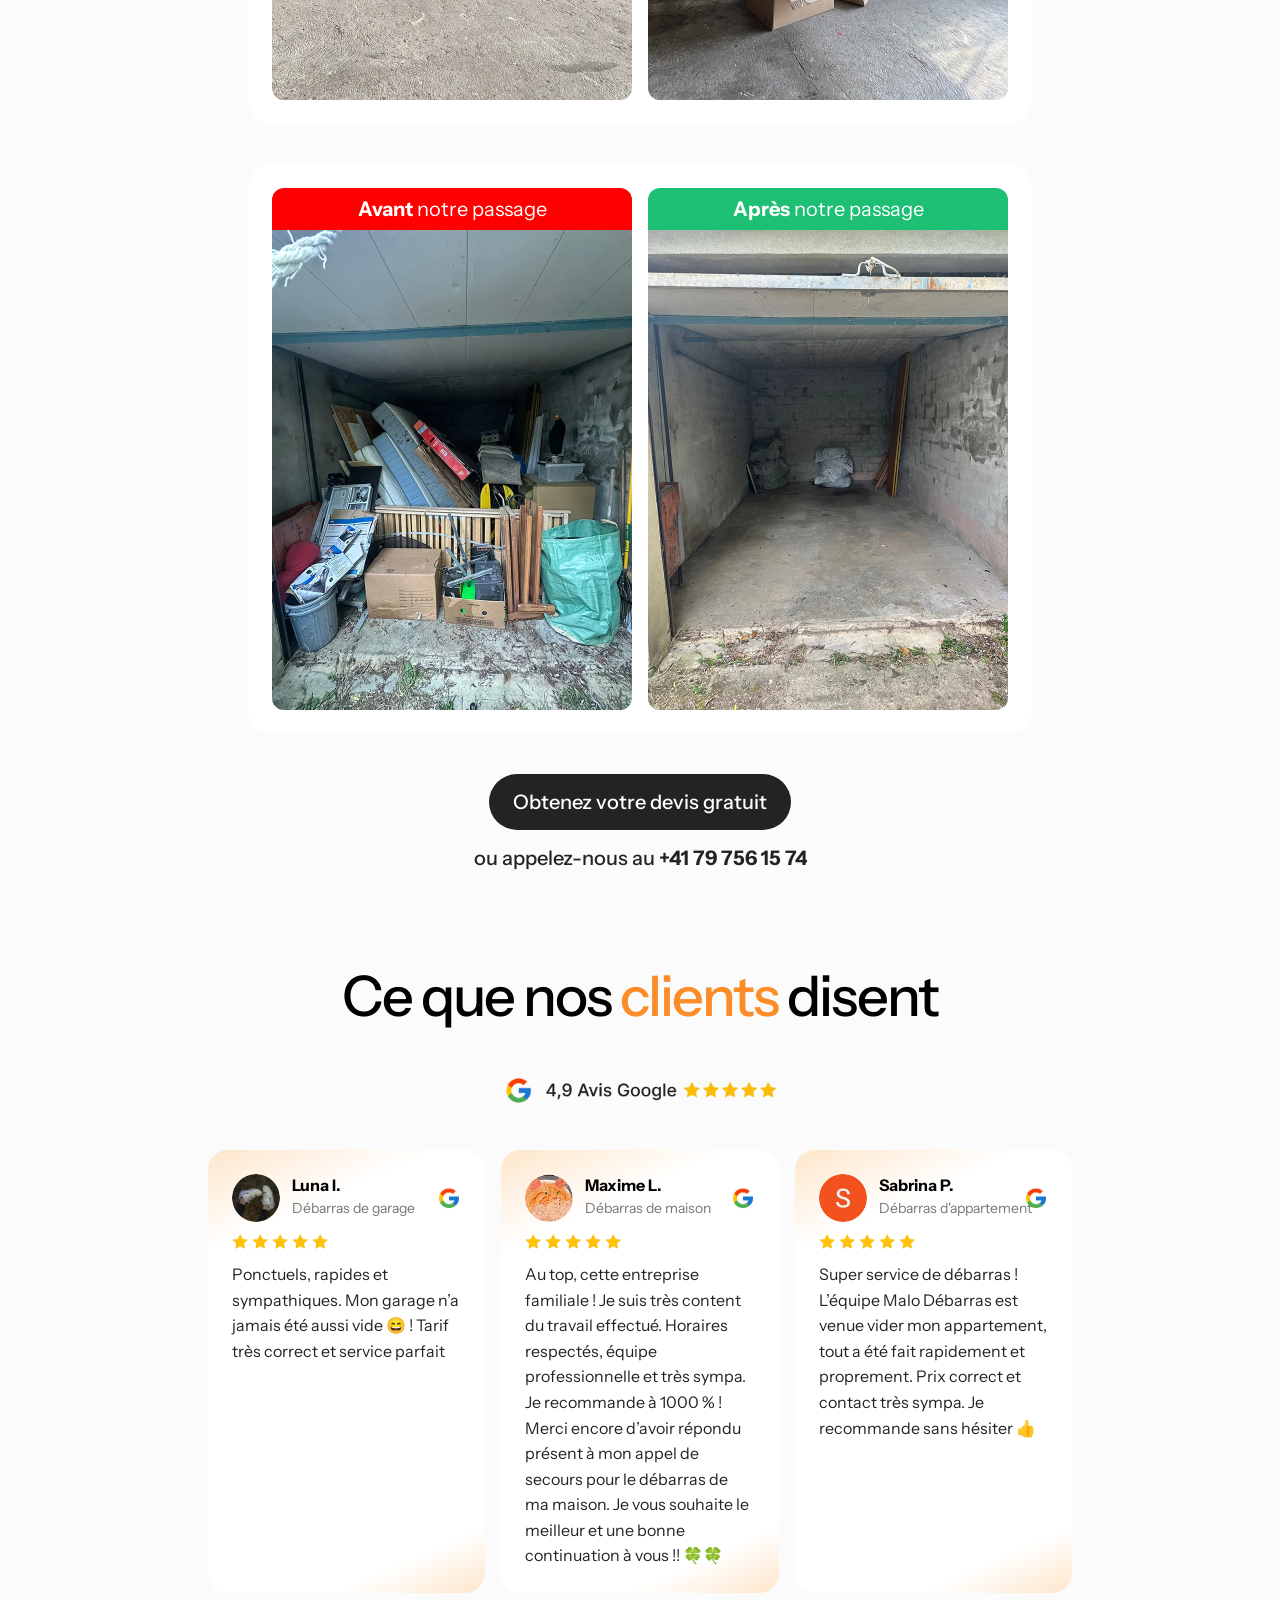
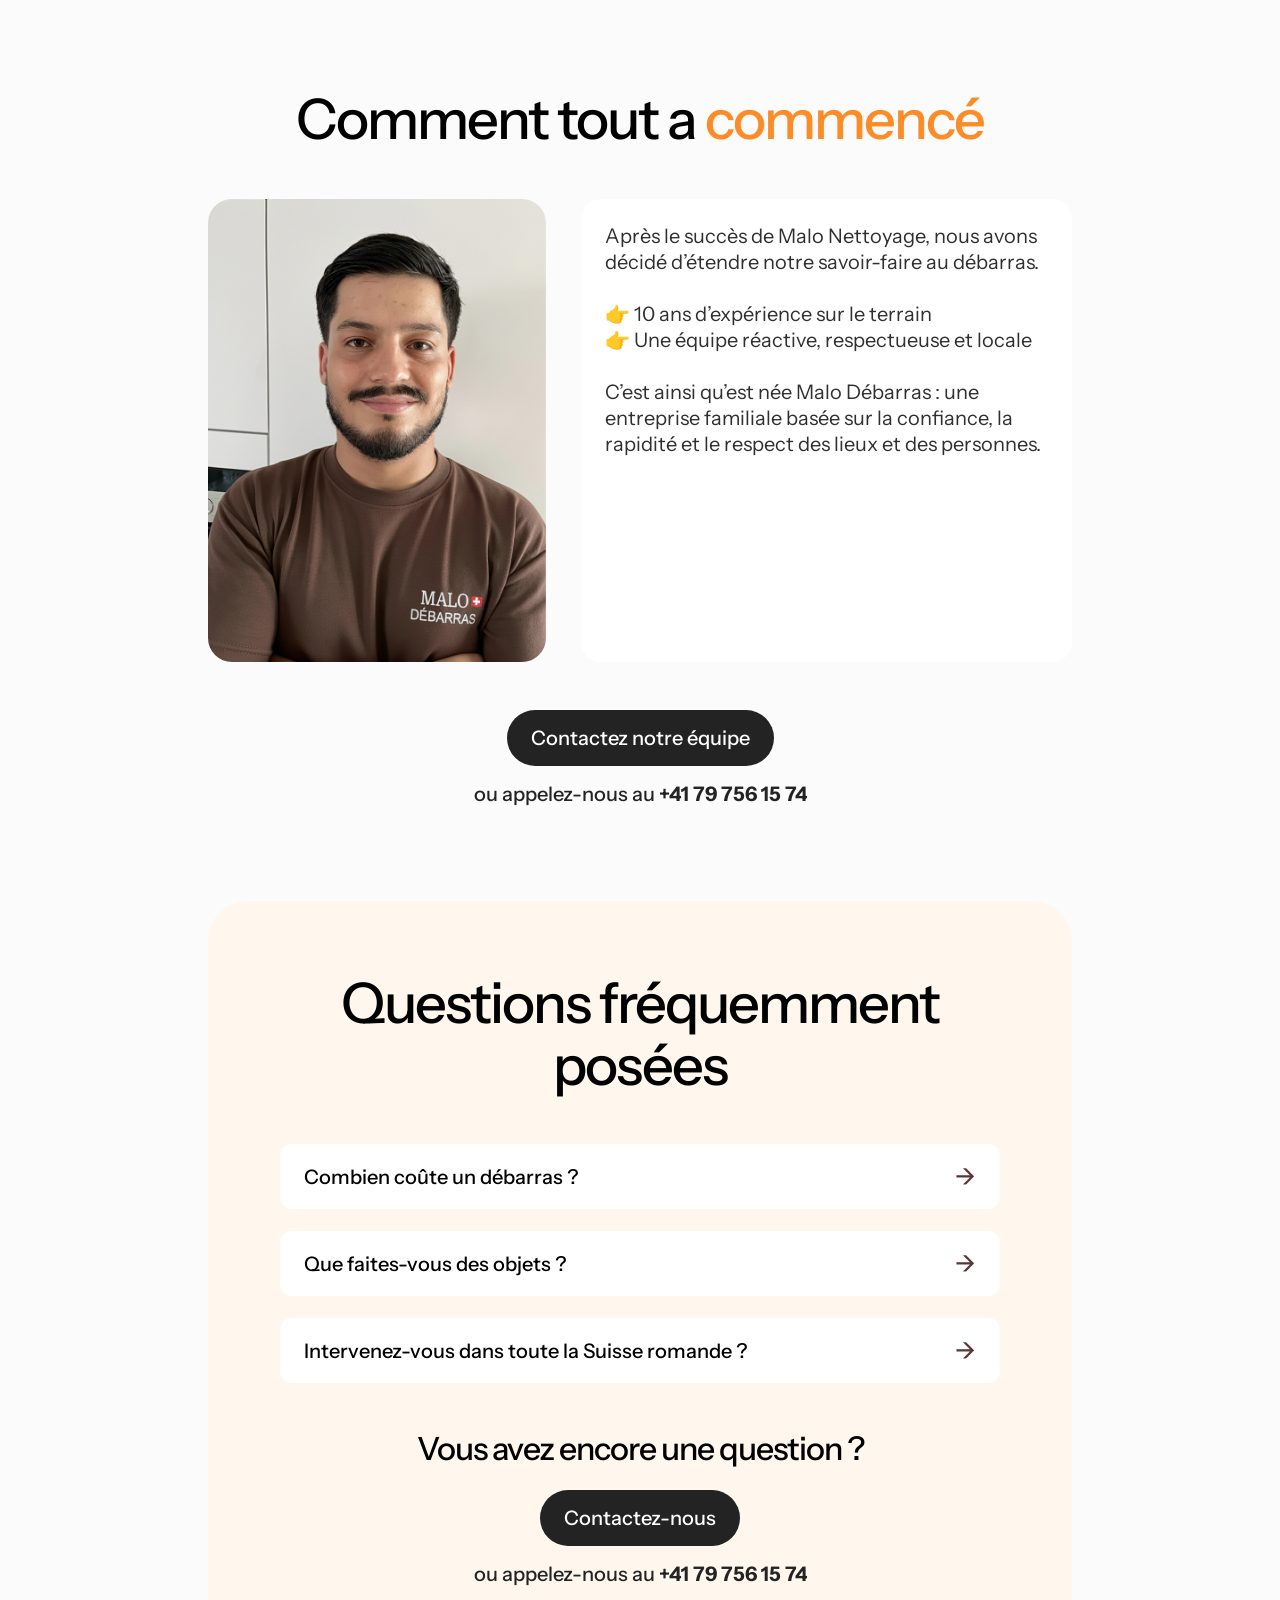
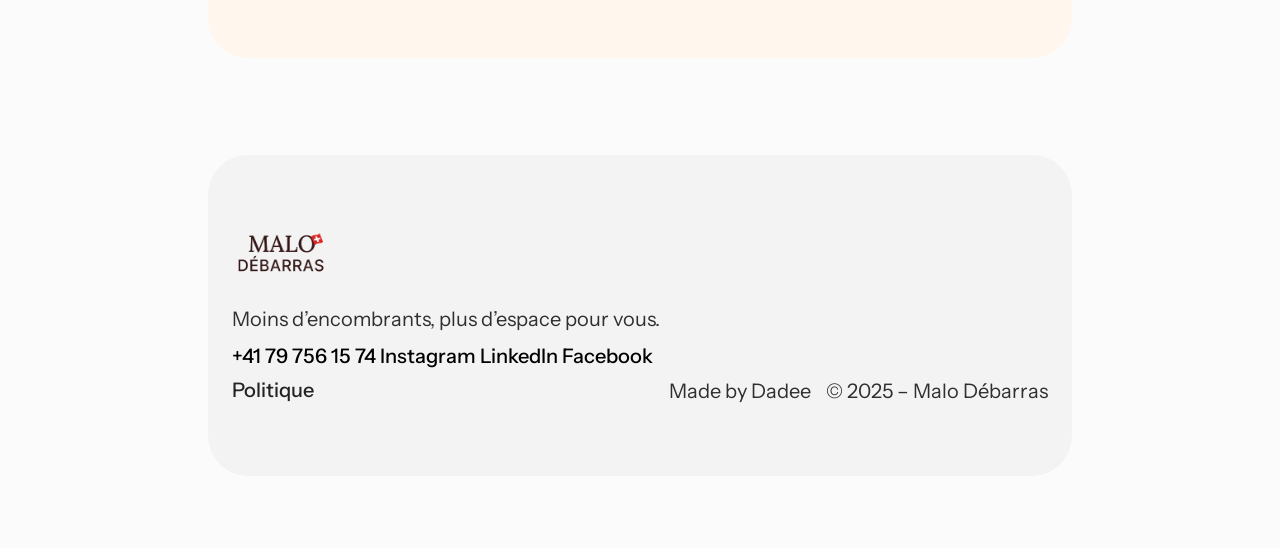
==== commit d72590e1: "Refonte complète – formulaire, Cloudinary, SEO, CSS" ====
--- a/index.html
+++ b/index.html
@@ -12,7 +12,7 @@
 <!-- Balises Open Graph -->
 <meta property="og:title" content="Malo Débarras - Débarras à Payerne & Environs" />
 <meta property="og:description" content="Entreprise familiale de débarras à Payerne et dans tout le canton de Vaud. Débarras maison, cave, grenier et succession : rapide, propre et responsable." />
-<meta property="og:image" content="https://www.malodebarras.ch/img/hero.jpg" />
+<meta property="og:image" content="https://www.malodebarras.ch/img/hero-malodebarras.webp" />
 <meta property="og:url" content="https://www.malodebarras.ch/" />
 <meta property="og:type" content="website" />
 
@@ -20,10 +20,10 @@
 <meta name="twitter:card" content="summary_large_image" />
 <meta name="twitter:title" content="Malo Débarras - Débarras à Payerne & Environs" />
 <meta name="twitter:description" content="Entreprise familiale de débarras à Payerne et dans tout le canton de Vaud. Débarras maison, cave et grenier : rapide, propre et écologique." />
-<meta name="twitter:image" content="https://www.malodebarras.ch/img/hero.jpg" />
-<link rel="icon" type="image/png" href="img/favicon-malodebarras.webp" sizes="32x32">
-<link rel="apple-touch-icon" href="img/favicon-malodebarras.webp">
-<link rel="shortcut icon" href="img/favicon-malodebarras.webp" type="image/x-icon">
+<meta name="twitter:image" content="https://www.malodebarras.ch/img/hero-malodebarras.webp" />
+<link rel="icon" type="image/png" href="img/favicon-malonettoyage.webp" sizes="32x32">
+<link rel="apple-touch-icon" href="img/favicon-malonettoyage.webp">
+<link rel="shortcut icon" href="img/favicon-malonettoyage.webp" type="image/x-icon">
 <link rel="stylesheet" href="style.css">
 <script src="scroll-fade.js" defer></script>
 </head>
@@ -38,7 +38,7 @@
   <!-- Hero -->
   <div class="hero section">
     <div class="titre-logo">
-      <img src="img/logo-malodebarras.png" alt="Logo de Malo Débarras, spécialiste du débarras à Payerne et la Broye" class="logo" loading="eager" decoding="async">
+      <img src="img/logo-malodebarras.webp" alt="Logo de Malo Débarras, spécialiste du débarras à Payerne et la Broye" class="logo" loading="eager" decoding="async">
       <div class="titre-texte">
         <h1>Débarras à Payerne, Vaud & Fribourg</h1>
         <p>Libérez votre espace <span class="highlight">sans effort</span>, on s’occupe de tout.</p>
@@ -46,17 +46,15 @@
     </div>
 
     <div class="img-hero">
-      <img src="img/hero-malodebarras.jpg" alt="Équipe Malo Débarras vidant une maison ou un appartement avec professionnalisme" />
+      <img src="img/Hero-malodebarras.webp" alt="Équipe Malo Débarras vidant une maison ou un appartement avec professionnalisme" />
     </div>
     <div class="cta-global">
       <a href="mailto:hello@malodebarras.ch?subject=Demande%20de%20devis%20gratuit" class="cta">Obtenez votre devis gratuit</a>
       <a href="tel:+41797561574" class="sous-cta">ou appelez-nous au <strong>+41 79 756 15 74</strong></a>
     </div>
-    <!--
     <div class="img-google">
-      <img src="img/social-proof-google.webp" alt="">
-    </div>
-    -->
+      <img src="img/social-proof-google.webp" alt="Avis 5 étoiles Google – Malo Débarras">
+    </div>
   </div>
 
 
@@ -67,13 +65,13 @@
     <div class="list-column">
       <div class="list-services">
       <div class="info-services">
-        <img src="img/maison-debarras.png" alt="Débarras complet de maison par Malo Débarras" class="img-service">
+        <img src="img/maison-debarras.png" alt="Débarras complet de maison par Malo Débarras" class="img-service" loading="lazy" decoding="async">
         <h3>Appartement et maison</h3>
         <p>Nous vidons vos logements du sol au plafond : tri, transport et évacuation inclus.</p>
       </div>
 
       <div class="info-services">
-        <img src="img/cave-debarras.png" alt="Débarras de cave, grenier et garage" class="img-service">
+        <img src="img/cave-debarras.png" alt="Débarras de cave, grenier et garage" class="img-service" loading="lazy" decoding="async">
         <h3>Cave, grenier et garage</h3>
         <p>Meubles, cartons, vélos, objets inutilisés… On trie, on recycle, et on fait de la place.</p>
       </div>
@@ -81,13 +79,13 @@
 
       <div class="list-services">
       <div class="info-services">
-        <img src="img/bureau-debarras.png" alt="Débarras de bureaux et locaux professionnels" class="img-service">
+        <img src="img/bureau-debarras.png" alt="Débarras de bureaux et locaux professionnels" class="img-service" loading="lazy" decoding="async">
         <h3>Bureaux et locaux</h3>
         <p>Nous intervenons rapidement pour évacuer mobilier, matériel et archives inutiles.</p>
       </div>
 
       <div class="info-services">
-        <img src="img/tri-debarras.png" alt="Tri et recyclage d’objets et meubles" class="img-service">
+        <img src="img/tri-debarras.png" alt="Tri et recyclage d’objets et meubles" class="img-service" loading="lazy" decoding="async">
         <h3>Tri et recyclage</h3>
         <p>80 % des objets collectés sont triés, recyclés ou donnés à des associations locales.</p>
       </div>
@@ -98,6 +96,93 @@
           <a href="tel:+41797561574" class="sous-cta">ou appelez-nous au <strong>+41 79 756 15 74</strong></a>
         </div>
   </div>
+
+
+<!-- FORMULAIRE AMÉLIORÉ AVEC CLOUDINARY -->
+<section class="contact-section section">
+  <h2>Devis gratuit — <span class="highlight">réponse sous 24h</span></h2>
+
+  <div class="checkbox-group column">
+    <form id="contact-form" class="contact-form" action="https://formspree.io/f/mlgzepyd" method="POST">
+    <input type="hidden" name="_subject" value="Nouvelle demande de devis – Débarras">
+    <input type="hidden" name="image_links" id="image_links" value="">
+
+    <!-- ROW 1 : Nom & Email -->
+    <div class="form-row">
+      <div class="field">
+        <label for="c-name"><span>Votre nom</span></label>
+        <input type="text" id="c-name" name="name" placeholder="Laura Morel" required>
+      </div>
+
+      <div class="field">
+        <label for="c-email"><span>Votre email</span></label>
+        <input type="email" id="c-email" name="email" placeholder="lauramorel@exemple.ch" required>
+      </div>
+    </div>
+
+    <!-- ROW 2 : Téléphone -->
+    <div class="field">
+      <label for="c-phone"><span>Téléphone</span></label>
+      <input type="tel" id="c-phone" name="phone" placeholder="+41 79 756 15 74">
+    </div>
+
+
+    <!-- ROW 5 : Type de débarras -->
+    <div class="form-row">
+      <div class="field field-full">
+        <label for="c-service"><span>Type de débarras</span></label>
+        <select id="c-service" name="service" required>
+          <option value="">— Choisissez —</option>
+          <option value="Appartement / maison">Appartement / maison</option>
+          <option value="Cave / grenier / garage">Cave / grenier / garage</option>
+          <option value="Bureaux / locaux">Bureaux / locaux</option>
+          <option value="Succession">Succession</option>
+          <option value="Déménagement">Déménagement</option>
+          <option value="Autre">Autre demande</option>
+        </select>
+      </div>
+    </div>
+
+
+    <!-- ROW 8 : Message supplémentaire -->
+    <div class="field">
+      <label for="c-msg"><span>Expliquez-nous en quelques mots</span></label>
+      <textarea id="c-msg" name="message" placeholder="Décrivez votre débarras en quelques mots (surface, type de logement, accès…). Plus vous donnez de détails, plus votre estimation sera précise."></textarea>
+    </div>
+
+    <!-- Photos -->
+<div class="field">
+  <label for="c-photos"><span>Photos (optionnel)</span></label>
+  <p class="field-hint">Ajoutez des photos pour une estimation plus précise et plus rapide</p>
+
+  <label for="c-photos" id="upload-btn" class="upload-button">Ajouter des photos</label>
+
+  <input
+    type="file"
+    id="c-photos"
+    name="photos"
+    multiple
+    accept="image/*,video/*"
+    style="display: none;"
+  >
+
+  <div id="preview-container" class="preview-container"></div>
+  <div id="upload-status" class="upload-status"></div>
+</div>
+
+<div class="cta-global">
+  <button type="submit" class="cta" id="submit-btn">Obtenir mon devis gratuit</button>
+    <p class="contact-note">Sans engagement · Réponse sous 24h</p>
+</div>
+
+  </form>
+
+  </div>
+</section>
+  
+
+
+
 
   <!-- Pourquoi -->
   <div class="pourquoi-nous section">
@@ -130,30 +215,30 @@
 <div class="avant_apres section">
   <h2>Voyez la <span class="highlight">différence</span></h2>
 
+  <!-- 1 -->
+  <div class="list-avant_apres">
+    <div class="avant_apres-img">
+      <div class="avant">
+        <p class="tete-avant"><strong>Avant</strong> notre passage</p>
+        <img src="img/avant-1.webp" alt="Pièce encombrée avant le débarras" class="img-avant_apres" loading="lazy" decoding="async">
+      </div>
+      <div class="apres">
+        <p class="tete-apres"><strong>Après</strong> notre passage</p>
+        <img src="img/apres-1.webp" alt="Pièce propre et dégagée après débarras" class="img-avant_apres" loading="lazy" decoding="async">
+      </div>
+    </div>
+  </div>
+
   <!-- 2 -->
   <div class="list-avant_apres">
     <div class="avant_apres-img">
       <div class="avant">
         <p class="tete-avant"><strong>Avant</strong> notre passage</p>
-        <img src="img/avant-2.jpg" alt="Pièce encombrée avant le débarras" class="img-avant_apres">
+        <img src="img/avant-2.webp" alt="Pièce encombrée avant le débarras" class="img-avant_apres" loading="lazy" decoding="async">
       </div>
       <div class="apres">
         <p class="tete-apres"><strong>Après</strong> notre passage</p>
-        <img src="img/apres-2.jpg" alt="Pièce propre et dégagée après débarras" class="img-avant_apres">
-      </div>
-    </div>
-  </div>
-
-  <!-- 1 -->
-  <div class="list-avant_apres">
-    <div class="avant_apres-img">
-      <div class="avant">
-        <p class="tete-avant"><strong>Avant</strong> notre passage</p>
-        <img src="img/avant-1.jpg" alt="Pièce encombrée avant le débarras" class="img-avant_apres">
-      </div>
-      <div class="apres">
-        <p class="tete-apres"><strong>Après</strong> notre passage</p>
-        <img src="img/apres-1.jpg" alt="Pièce propre et dégagée après débarras" class="img-avant_apres">
+        <img src="img/apres-2.webp" alt="Pièce propre et dégagée après débarras" class="img-avant_apres" loading="lazy" decoding="async">
       </div>
     </div>
   </div>
@@ -163,11 +248,11 @@
     <div class="avant_apres-img">
       <div class="avant">
         <p class="tete-avant"><strong>Avant</strong> notre passage</p>
-        <img src="img/avant-3.jpg" alt="Pièce encombrée avant le débarras" class="img-avant_apres">
+        <img src="img/avant-3.webp" alt="Pièce encombrée avant le débarras" class="img-avant_apres" loading="lazy" decoding="async">
       </div>
       <div class="apres">
         <p class="tete-apres"><strong>Après</strong> notre passage</p>
-        <img src="img/apres-3.jpg" alt="Pièce propre et dégagée après débarras" class="img-avant_apres">
+        <img src="img/apres-3.webp" alt="Pièce propre et dégagée après débarras" class="img-avant_apres" loading="lazy" decoding="async">
       </div>
     </div>
   </div>
@@ -184,11 +269,9 @@
   <div class="temoignage section">
       <div class="temoignage-head">
         <h2>Ce que nos <span class="highlight">clients</span> disent</h2>
-    <!--
     <div class="img-google">
-      <img src="img/social-proof-google.webp" alt="">
-    </div>
-    -->
+      <img src="img/social-proof-google.webp" alt="Avis 5 étoiles Google – Malo Débarras">
+    </div>
       </div>
     
     <!-- rangé 1 -->
@@ -197,9 +280,9 @@
         <!-- Temoinages 1 -->
         <div class="avis">
           <div class="avis-tete">
-            <img src="img/avatar-1.png" alt="Photo de profil Google de G&L AG" class="avatar">
+            <img src="img/avatar-avis-1.webp" alt="Photo de profil Google de G&L AG" class="avatar" loading="lazy" decoding="async">
             <div class="info">
-              <h4>Luna Ibrahim</h4>
+              <h4>Luna I.</h4>
               <p class="date">Débarras de garage</p>
             </div>
             <img src="img/google-icon.webp" alt="Logo Google" class="google-logo">
@@ -219,9 +302,9 @@
         <!-- Temoinages 2 -->
         <div class="avis">
           <div class="avis-tete">
-            <img src="img/avatar-2.png" alt="Photo de profil Google de Nadia Dias" class="avatar">
+            <img src="img/avatar-avis-2.webp" alt="Photo de profil Google de Nadia Dias" class="avatar" loading="lazy" decoding="async">
             <div class="info">
-              <h4>Maxime Petermann</h4>
+              <h4>Maxime L.</h4>
               <p class="date">Débarras de maison</p>
             </div>
             <img src="img/google-icon.webp" alt="Logo Google" class="google-logo">
@@ -241,9 +324,9 @@
           <!-- Temoinages 3 -->
         <div class="avis">
           <div class="avis-tete">
-            <img src="img/avatar-3.png" alt="Photo de profil Google de Ricardo Oliveira" class="avatar">
+            <img src="img/avatar-avis-3.webp" alt="Photo de profil Google de Ricardo Oliveira" class="avatar" loading="lazy" decoding="async">
             <div class="info">
-              <h4>Suhaila</h4>
+              <h4>Sabrina P.</h4>
               <p class="date">Débarras d'appartement</p>
             </div>
             <img src="img/google-icon.webp" alt="Logo Google" class="google-logo">
@@ -264,161 +347,6 @@
 
     </div>
 
-    <!-- rangé 2 -->
-    <div class="list-avis list-avis-2">
-
-
-        <!-- Temoinages 4 -->
-        <div class="avis">
-          <div class="avis-tete">
-            <img src="img/avatar-avis-4.webp" alt="Photo de profil Google de G&L AG" class="avatar">
-            <div class="info">
-              <h4>Jonathan Wehren</h4>
-              <p class="date">Nettoyage de fin de bail</p>
-            </div>
-            <img src="img/google-icon.webp" alt="Logo Google" class="google-logo">
-          </div>
-
-          <div class="stars">
-            <img src="img/stars-icon.webp" alt="Icone etoile" class="stars-icone">
-            <img src="img/stars-icon.webp" alt="Icone etoile" class="stars-icone">
-            <img src="img/stars-icon.webp" alt="Icone etoile" class="stars-icone">
-            <img src="img/stars-icon.webp" alt="Icone etoile" class="stars-icone">
-            <img src="img/stars-icon.webp" alt="Icone etoile" class="stars-icone">
-          </div>
-
-          <p class="avis-texte">
-          Nettoyage de fin de bail effectué par Malo Nettoyage. Etat des lieux passé sans problème. Prix plus que correct. Très bien, merci beaucoup.
-        </div>
-        
-        <!-- Temoinages 5 -->
-        <div class="avis">
-          <div class="avis-tete">
-            <img src="img/avatar-avis-9.webp" alt="Photo de profil Google de Nadia Dias" class="avatar">
-            <div class="info">
-              <h4>Eva Giostra</h4>
-              <p class="date">Nettoyage vitres et sols</p>
-            </div>
-            <img src="img/google-icon.webp" alt="Logo Google" class="google-logo">
-          </div>
-
-          <div class="stars">
-            <img src="img/stars-icon.webp" alt="Icone etoile" class="stars-icone">
-            <img src="img/stars-icon.webp" alt="Icone etoile" class="stars-icone">
-            <img src="img/stars-icon.webp" alt="Icone etoile" class="stars-icone">
-            <img src="img/stars-icon.webp" alt="Icone etoile" class="stars-icone">
-            <img src="img/stars-icon.webp" alt="Icone etoile" class="stars-icone">
-          </div>
-
-          <p class="avis-texte">J’ai fais appel à l’entreprise Malo Nettoyage pour les vitres et sols de ma maison , et j’en suis 100% satisfaite . Travail rapide et efficace , ils m’ont donné entière satisfaction. Personnel chaleureux et à l’écoute.</p>
-        </div>
-
-          <!-- Temoinages 6 -->
-        <div class="avis">
-          <div class="avis-tete">
-            <img src="img/avatar-avis-8.webp" alt="Photo de profil Google de Ricardo Oliveira" class="avatar">
-            <div class="info">
-              <h4>Johanne Roulin</h4>
-              <p class="date">Nettoyage fin de bail</p>
-            </div>
-            <img src="img/google-icon.webp" alt="Logo Google" class="google-logo">
-          </div>
-
-          <div class="stars">
-            <img src="img/stars-icon.webp" alt="Icone etoile" class="stars-icone">
-            <img src="img/stars-icon.webp" alt="Icone etoile" class="stars-icone">
-            <img src="img/stars-icon.webp" alt="Icone etoile" class="stars-icone">
-            <img src="img/stars-icon.webp" alt="Icone etoile" class="stars-icone">
-            <img src="img/stars-icon.webp" alt="Icone etoile" class="stars-icone">
-          </div>
-
-          <p class="avis-texte">
-            Un immense merci! J'ai été entièrement satisfaite par vos services de nettoyage de fin de bail : Professionnalisme, efficacité, propreté et rapidité, - et ce malgré la grande charge de travail qu'il y'avait à faire - vraiment au top!
-            Je recommande à 100% et vous recontacterais sans hésiter pour d'autres services à l'avenir. 🙏🏼</p>
-        </div>
-
-
-    </div>
-
-    <!-- rangé 3 -->
-    <div class="list-avis list-avis-3">
-
-
-        <!-- Temoinages 7 -->
-        <div class="avis">
-          <div class="avis-tete">
-            <img src="img/avatar-avis-6.webp" alt="Photo de profil Google de G&L AG" class="avatar">
-            <div class="info">
-              <h4>G&L AG</h4>
-              <p class="date">Nettoyage entreprise</p>
-            </div>
-            <img src="img/google-icon.webp" alt="Logo Google" class="google-logo">
-          </div>
-
-          <div class="stars">
-            <img src="img/stars-icon.webp" alt="Icone etoile" class="stars-icone">
-            <img src="img/stars-icon.webp" alt="Icone etoile" class="stars-icone">
-            <img src="img/stars-icon.webp" alt="Icone etoile" class="stars-icone">
-            <img src="img/stars-icon.webp" alt="Icone etoile" class="stars-icone">
-            <img src="img/stars-icon.webp" alt="Icone etoile" class="stars-icone">
-          </div>
-
-          <p class="avis-texte">
-          Excellent suivi clientèle. Toujours le même interlocuteur. Travail professionnel, personnel motivé, objectif fixé pour chaque intervention, horaires respectés.
-          En cas de nécessité le personnel est dévoué pour tout autre aide.
-          Nous recommandons vivement cette entreprise qui travaille actuellement pour nous.
-        </div>
-            
-        <!-- Temoinages 8 -->
-        <div class="avis">
-          <div class="avis-tete">
-            <img src="img/avatar-avis-2.webp" alt="Photo de profil Google de Nadia Dias" class="avatar">
-            <div class="info">
-              <h4>Maurane Keller</h4>
-              <p class="date">Nettoyage fin de bail</p>
-            </div>
-            <img src="img/google-icon.webp" alt="Logo Google" class="google-logo">
-          </div>
-
-          <div class="stars">
-            <img src="img/stars-icon.webp" alt="Icone etoile" class="stars-icone">
-            <img src="img/stars-icon.webp" alt="Icone etoile" class="stars-icone">
-            <img src="img/stars-icon.webp" alt="Icone etoile" class="stars-icone">
-            <img src="img/stars-icon.webp" alt="Icone etoile" class="stars-icone">
-            <img src="img/stars-icon.webp" alt="Icone etoile" class="stars-icone">
-          </div>
-
-          <p class="avis-texte">Au top mon appartement étais dans un sale etat tout a bien pu être rattraper merci infiniment efficace et super sympathique 👍☺️</p>
-        </div>
-
-          <!-- Temoinages 9 -->
-        <div class="avis">
-          <div class="avis-tete">
-            <img src="img/avatar-avis-10.webp" alt="Photo de profil Google de Ricardo Oliveira" class="avatar">
-            <div class="info">
-              <h4>Sylvie Jaccoud</h4>
-              <p class="date">Nettoyage vitres</p>
-            </div>
-            <img src="img/google-icon.webp" alt="Logo Google" class="google-logo">
-          </div>
-
-          <div class="stars">
-            <img src="img/stars-icon.webp" alt="Icone etoile" class="stars-icone">
-            <img src="img/stars-icon.webp" alt="Icone etoile" class="stars-icone">
-            <img src="img/stars-icon.webp" alt="Icone etoile" class="stars-icone">
-            <img src="img/stars-icon.webp" alt="Icone etoile" class="stars-icone">
-            <img src="img/stars-icon.webp" alt="Icone etoile" class="stars-icone">
-          </div>
-
-          <p class="avis-texte">On vous remercie infiniment pour votre travail et gentillesse de chacun. Respectueux et avenant, rapide. Bravo à tous !</p>
-        </div>
-
-
-    </div>
-
-    <!-- CTA -->
-    <div class="cta-global">
-      <button href="#" id="voir-plus-avis" class="cta">Voir plus d'avis</button>
     </div>
 
 </div>
@@ -428,7 +356,7 @@
 <div class="histoire section">
   <h2>Comment tout a <span class="highlight">commencé</span></h2>
   <div class="resume-histoire">
-    <img src="img/malo-profil.png" alt="Portrait de l’équipe Malo Débarras" class="histoire-img">
+    <img src="img/malo-profil.png" alt="Portrait de l’équipe Malo Débarras" class="histoire-img" loading="lazy" decoding="async">
     <div class="info-histoire">
     <p>Après le succès de Malo Nettoyage, nous avons décidé d’étendre notre savoir-faire au débarras.<br><br>
       👉 10 ans d’expérience sur le terrain<br>
@@ -445,19 +373,6 @@
 
 
 
-  <!-- Video
-<section class="video-section section">
-  <h2>L’esprit de <span class="highlight">famille</span> en action</h2>
-  <div class="video-container">
-<video id="portrait-video" src="video/nettoyage.mp4" playsinline poster="video/poster-video.png"></video>
-<button class="video-btn" id="video-toggle">▶️ Lire la vidéo</button>
-  </div>
-     <div class="cta-global">
-          <a href="mailto:hello@malodebarras.ch?subject=Demande%20de%20devis%20gratuit" class="cta">Obtenez votre devis gratuit</a>
-          <a href="tel:+41797561574" class="sous-cta">ou appelez-nous au <strong>+41 79 756 15 74</strong></a>
-    </div>
-</section>
- -->
 
   <!-- FAQ -->
 <div class="faq-section section">
@@ -510,20 +425,20 @@
 <!-- Footer -->
 <div class="footer">
   <div class="container-footer">
-    <img src="img/logo-malodebarras.png" alt="Logo Malo Débarras" class="logo" loading="eager" decoding="async">
+    <img src="img/logo-malodebarras.webp" alt="Logo Malo Débarras" class="logo" loading="eager" decoding="async">
 
     <div class="lien-footer">
       <p class="fin-footer">Moins d’encombrants, plus d’espace pour vous.</p>
       <div class="info-lien">
         <a href="tel:+41797561574" class="sous-cta">+41 79 756 15 74</a>
-        <a href="https://www.instagram.com/malonettoyage/" class="sous-cta">Instagram</a>
-        <a href="https://www.linkedin.com/company/malonettoyage/" class="sous-cta">LinkedIn</a>
-        <a href="https://www.facebook.com/people/Malo-Nettoyage/61573537761815/" class="sous-cta">Facebook</a>
+        <a href="https://www.instagram.com/malonettoyage/" class="sous-cta" rel="noopener noreferrer" target="_blank">Instagram</a>
+        <a href="https://www.linkedin.com/company/malonettoyage/" class="sous-cta" rel="noopener noreferrer" target="_blank">LinkedIn</a>
+        <a href="https://www.facebook.com/people/Malo-Nettoyage/61573537761815/" class="sous-cta" rel="noopener noreferrer" target="_blank">Facebook</a>
       </div>
     </div>
 
     <div class="lien-footer">
-      <a href="https://bitter-basil-a9e.notion.site/Politique-de-Confidentialit-1a7d75d10aaf80a2a1a0cec65f5979e0?pvs=74" class="sous-cta">Politique</a>
+      <a href="https://bitter-basil-a9e.notion.site/Politique-de-Confidentialit-1a7d75d10aaf80a2a1a0cec65f5979e0?pvs=74" class="sous-cta" rel="noopener noreferrer" target="_blank">Politique</a>
       <div class="info-lien">
         <p class="fin-footer">Made by Dadee</p>
         <p>© 2025 – Malo Débarras</p>
@@ -538,9 +453,10 @@
   "@context": "https://schema.org",
   "@type": "LocalBusiness",
   "name": "Malo Débarras",
-  "image": "https://www.malodebarras.ch/img/logo-malonettoyage.webp",
+  "image": "https://www.malodebarras.ch/img/logo-malodebarras.webp",
   "url": "https://www.malodebarras.ch/",
   "telephone": "+41797561574",
+  "email": "hello@malodebarras.ch",
   "address": {
     "@type": "PostalAddress",
     "streetAddress": "Rue de la Bergerie 5",
@@ -550,7 +466,12 @@
     "addressCountry": "CH"
   },
   "description": "Service de débarras à Payerne, Vaud et Fribourg. Débarras maison, appartement, cave, grenier et succession. Tri, recyclage et intervention rapide.",
-  "priceRange": "$"
+  "priceRange": "CHF",
+  "sameAs": [
+    "https://www.instagram.com/malonettoyage/",
+    "https://www.linkedin.com/company/malonettoyage/",
+    "https://www.facebook.com/people/Malo-Nettoyage/61573537761815/"
+  ]
 }
 </script>
 
--- a/style.css
+++ b/style.css
@@ -56,12 +56,10 @@
 
 h1, h2, h3, p {
   font-family: var(--font-primary);
-  font-weight: 700;
-
 }
 
 h1, h2, h3 {
-font-weight: 500;
+  font-weight: 500;
 }
 
 h1 {
@@ -114,7 +112,7 @@
   gap: 48px;
   padding: 24px 32px;
   border-radius: 40px;
-  background-color: #feffed;
+  background-color: #fff7ee;
 }
 
 /* Style de la bannière */
@@ -266,7 +264,7 @@
 
 .avis {
 background: #E6F9F4;
-background: linear-gradient(156deg, rgba(230, 249, 244, 1) 0%, rgba(255, 255, 255, 1) 18%, rgba(255, 255, 255, 1) 88%, rgba(219, 255, 246, 1) 100%);  border-radius: 20px;
+background: linear-gradient(156deg, #fee6cb 0%, rgba(255, 255, 255, 1) 18%, rgba(255, 255, 255, 1) 88%, #fee6cb 100%);  border-radius: 20px;
   padding: 24px;
   flex: 1; /* <- prend la même largeur, et permet de grandir */
   display: flex;
@@ -327,34 +325,6 @@
   color: #232323;
 }
 
-.list-avis-2, .list-avis-3 {
-  height: 0;
-  opacity: 0;
-  overflow: hidden;
-  display: flex;
-  transition: height 0.5s ease, opacity 0.5s ease;
-}
-
-.list-avis-2.show {
-  max-height: 2000px;   /* assez grand pour contenir tous les avis */
-  opacity: 1;
-}
-
-#voir-plus-avis {
-  all: unset;
-  display: inline-block;
-  cursor: pointer;
-  padding: 16px 24px;
-  background-color: #232323;
-  color: #fff;
-  border-radius: 1000px;
-  text-align: center;
-  text-decoration: none;
-}
-
-#voir-plus-avis:hover {
-  background-color: #593636;
-}
 
 
 /* Avant vs Après */
@@ -423,7 +393,7 @@
 
 /* FAQ */
 .faq-section {
-  background-color: #F8FAE5;
+  background-color: #fff7ee;
   padding: 72px;
   border-radius: 40px;
   max-width: 100%;
@@ -576,88 +546,262 @@
 
 
 
-/* VIDEO */
-.video-section {
-  display: flex;
-  flex-direction: column;
-  align-items: center;
+
+
+/* ─── FORMULAIRE ─── */
+
+.contact-section {
+    padding: 16px;
+    display: flex;
+    flex-direction: column;
+    gap: 48px;
+    border-radius: 20px;
+    background-color: #ffffff;
+    text-align: left;
+}
+
+
+.contact-sub {
+  color: #666;
+  font-size: 15px;
+  margin: 0 0 2rem;
+}
+
+.contact-form {
+  background: #fff;
+  max-width: 700px;
+  width: 100%; /* ← IMPORTANT */
+  margin: 0 auto;
+  border-radius: 16px;
+  padding: 16px;
+  box-shadow: 0 2px 16px rgb(194 194 194 / 15%);;
+  text-align: left;
+  align-items: center;
+  border: 2px solid #f3f3f3
+}
+
+
+.contact-form label {
+  display: block;
+}
+
+
+.contact-form input,
+.contact-form textarea,
+.contact-form select {
+  width: 100%;
+  box-sizing: border-box;
+  border: 1px solid #ddd;
+  border-radius: 8px;
+  padding: 10px 13px;
+  font-size: 15px;
+  background: #fafafa;
+  color: #1a1a1a;
+  outline: none;
+  transition: border 0.2s;
+}
+
+.contact-form input:focus,
+.contact-form textarea:focus,
+.contact-form select:focus {
+  border-color: #fb8c27; /* adapte à ta couleur highlight */
+  background: #fff;
+}
+
+.contact-form textarea {
+  min-height: 120px;
+  resize: vertical;
+}
+
+.contact-note {
+  font-size: 12px;
+  color: #999;
   text-align: center;
-  gap: 48px;
-  padding: 32px 0px 64px;
-  border-radius: 40px;
-  background-color: #fff;
-}
-
-
-.video-container {
+  margin-top: 10px;
+}
+
+.contact-form .cta {
+  display: block;
+  width: fit-content;
+  margin: 24px auto 0;
+  padding: 14px 28px;
+  border: none;
+  border-radius: 999px;
+  background: #111;
+  color: #fff;
+  font-size: 16px;
+  font-weight: 600;
+  cursor: pointer;
+  transition: transform 0.2s ease, opacity 0.2s ease;
+}
+
+.contact-form .cta:hover {
+  background-color: #1CBF73;
+}
+
+::placeholder {
+  color: #9f9f9f; /* gris doux */
+  opacity: 1; /* important sinon trop transparent */
+}
+.contact-form input:focus::placeholder,
+.contact-form textarea:focus::placeholder {
+  color: #f3f3f3;
+}
+
+/* Formulaire Button envoi img */
+.upload-button {
+  display: block;
+  text-align: center;
+  padding: 14px 24px;
+  background-color: #fb8c27;
+  color: white;
+  border: none;
+  border-radius: 10px;
+  font-size: 16px;
+  cursor: pointer;
+  transition: all 0.3s ease;
+  margin-top: 12px;
+}
+
+.upload-button:hover {
+  background-color: #e67e1a;
+  transform: scale(1.02);
+}
+
+.upload-button:active {
+  transform: scale(0.98);
+}
+
+.upload-button span {
+  font-size: 20px;
+}
+
+
+.field {
+  flex: 1;
+  display: flex;
+  flex-direction: column;
+}
+
+.field-full {
+  width: 100%;
+}
+
+/* ALIGNEMENT RADIO / CHECKBOX */
+.checkbox-group {
+  display: flex;
+  align-items: center;
+  gap: 36px;
+}
+
+.field-hint {
+    color: #999;
+}
+
+
+.checkbox-label {
+  display: flex;
+  align-items: center;
+  gap: 8px;
+  font-size: 15px;
+  cursor: pointer;
+}
+
+.checkbox-label input {
+  width: auto;
+  margin: 0;
+  accent-color: #e67e1a; /* couleur propre */
+}
+
+.contact-form .field {
+  display: flex;
+  flex-direction: column;
+  gap: 6px;
+  margin-bottom: 1.1rem;
+}
+
+
+/* FIX LABEL */
+.contact-form label span {
+  font-weight: 500;
+  font-size: 15px;
+}
+
+/* MEILLEURE HIÉRARCHIE */
+.contact-section h2 {
+  text-align: center;
+}
+
+
+/* INPUT PLUS PRO */
+.contact-form input,
+.contact-form textarea,
+.contact-form select {
+  padding: 12px 14px;
+  border-radius: 10px;
+}
+
+.checkbox-group.column {
+  flex-direction: column;
+  align-items: center;
+}
+
+/* Preview photos uploadées */
+.preview-container {
+  display: grid;
+  grid-template-columns: repeat(3, 1fr);
+  gap: 8px;
+  margin-top: 12px;
+}
+
+.preview-item {
   position: relative;
-  width: 100%;
-  max-width: 400px;
-  aspect-ratio: 9 / 16;
-  border-radius: 20px;
+  aspect-ratio: 1;
+  border-radius: 10px;
   overflow: hidden;
-}
-
-.video-container video {
+  border: 2px solid #f3f3f3;
+}
+
+.preview-item img,
+.preview-item video {
   width: 100%;
   height: 100%;
   object-fit: cover;
   display: block;
 }
 
-/* Bouton play/pause */
-.video-btn {
+.preview-item .video-badge {
   position: absolute;
-  top: 50%;
-  left: 50%;
-  transform: translate(-50%, -50%);
-  background: rgba(0, 0, 0, 0.6);
-  color: white;
+  bottom: 4px;
+  right: 4px;
+  font-size: 14px;
+  line-height: 1;
+}
+
+.preview-delete {
+  position: absolute;
+  top: 4px;
+  right: 4px;
+  width: 20px;
+  height: 20px;
+  border-radius: 50%;
+  background: rgba(0, 0, 0, 0.55);
+  color: #fff;
   border: none;
-  padding: 12px 18px;
-  border-radius: 30px;
-  font-size: 20px;
+  font-size: 14px;
+  line-height: 1;
   cursor: pointer;
-  transition: opacity 0.3s ease, background 0.2s ease;
-}
-
-.video-btn:hover {
-  background: rgba(0, 0, 0, 0.8);
-}
-
-
-
-/* Section Partenaires */
-.partners-logos {
-  display: grid;
-  grid-template-columns: repeat(4, 1fr);
-  gap: 24px;
-  align-items: center;
-  justify-items: center; /* Centre les logos dans chaque colonne */
-  justify-content: center; /* Centre toute la grille si plus petite que la largeur dispo */
-}
-
-.partners-logos img {
-  max-width: 100%;
-  height: auto;
-  max-height: 80%;
-  object-fit: contain;
-  transition: transform 0.3s ease;
-}
-
-.partners-logos img:hover {
-  transform: scale(1.05);
-}
-
-
-/* Cadre Garantie */
-.garantie {
-  background-color: #fffbe9; /* jaune pastel */
-  padding: 1rem 1.2rem;
-  border-radius: 10px;
-  margin-top: 1rem;
-  text-align: center;
-}
+  display: flex;
+  align-items: center;
+  justify-content: center;
+  padding: 0;
+  transition: background 0.2s;
+}
+
+.preview-delete:hover {
+  background: rgba(0, 0, 0, 0.85);
+}
+
 
 
 
@@ -884,11 +1028,6 @@
     font-size: 16px;
   }
 
-  .video-section {
-    padding: 16px 16px;
-    gap: 32px;
-    border-radius: 24px;
-  }
  .resume-histoire {
     flex-direction: column;
     align-items: stretch;
@@ -915,25 +1054,17 @@
 
   }
 
-  .partners-logos {
-    grid-template-columns: repeat(2, 1fr);
-    gap: 0px;
-  }
-
-    #voir-plus-avis {
-    font-size: 1rem;
-    padding: 16px 20px;
-
-  }
-
-  .garantie {
-  padding: 8px;
-  border-radius: 10px;
-  margin-top: 8px;
-  text-align: left;
-
-}
-
-}
-
-
+  .field-hint {
+    font-size: 13px;
+    color: #999;
+    font-weight: 400;
+    display: block;
+}
+
+.contact-form label {
+    font-size: 13px;
+}
+
+}
+
+
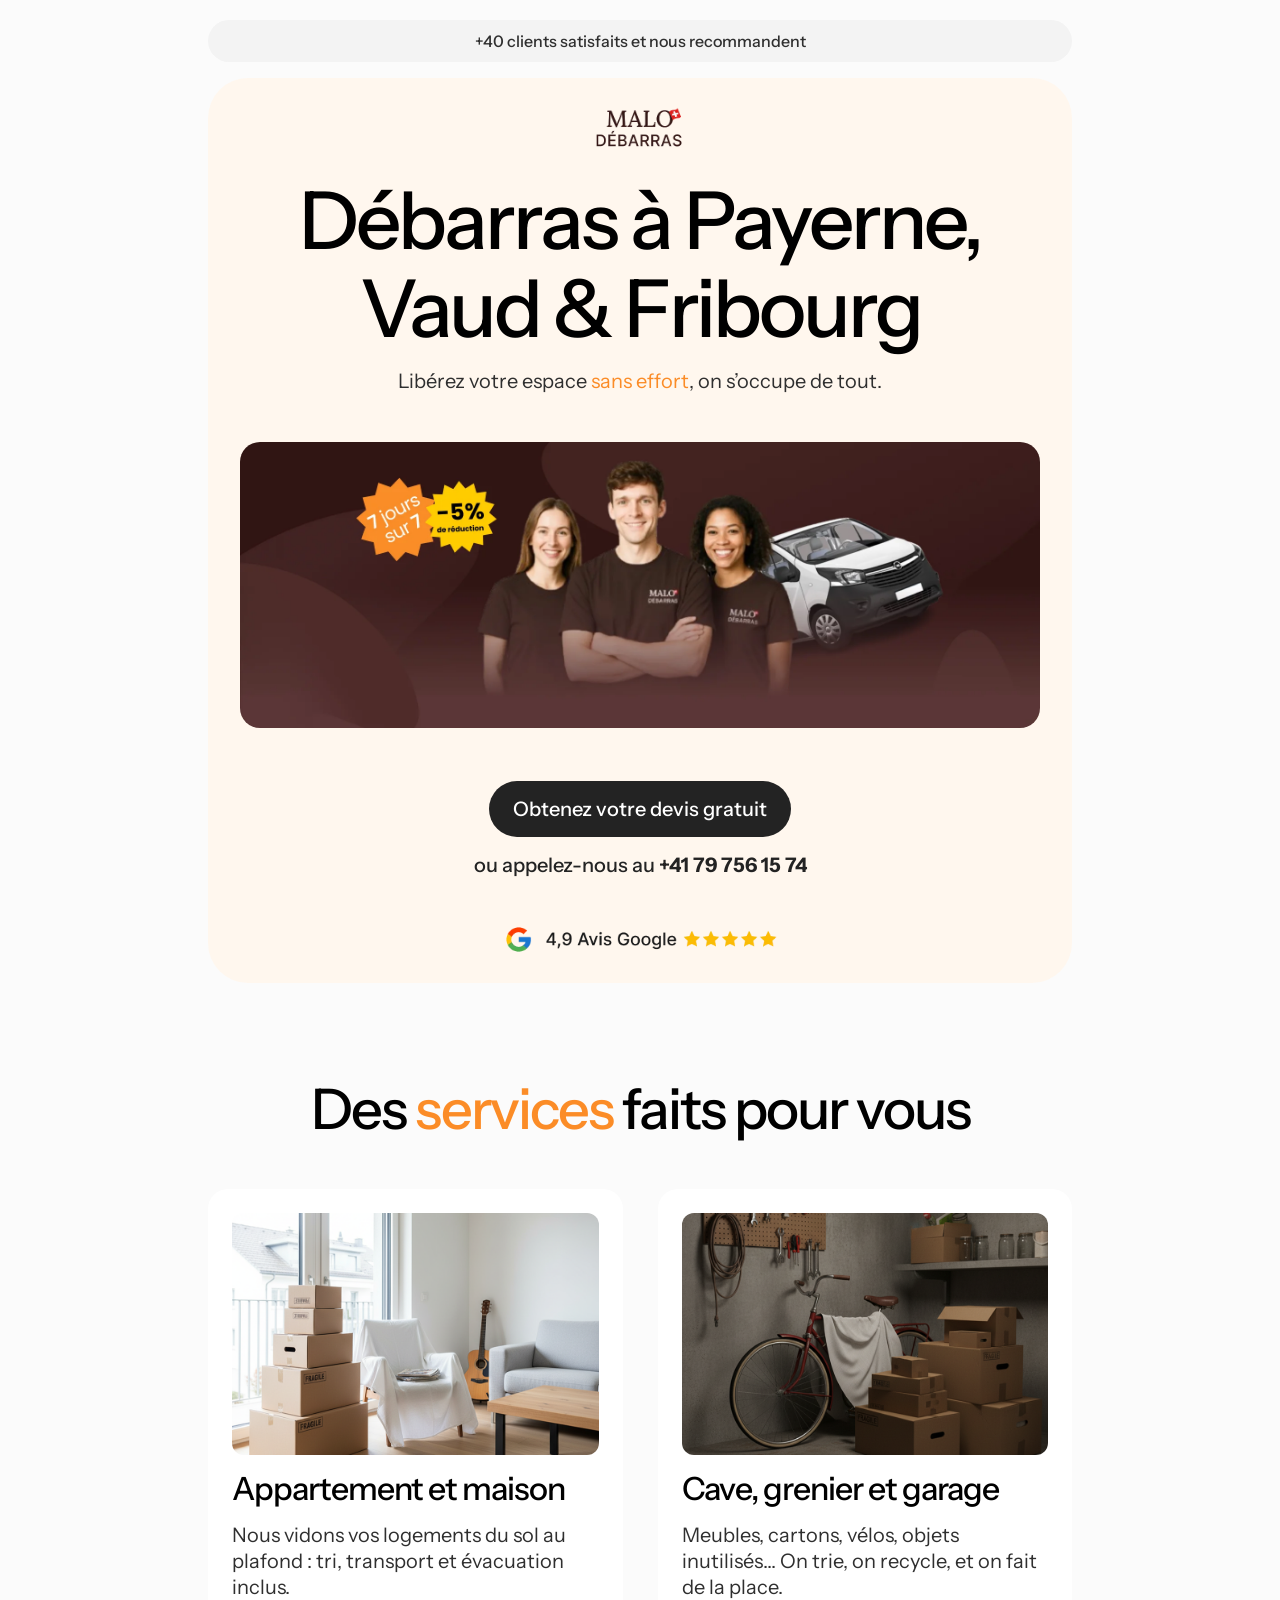
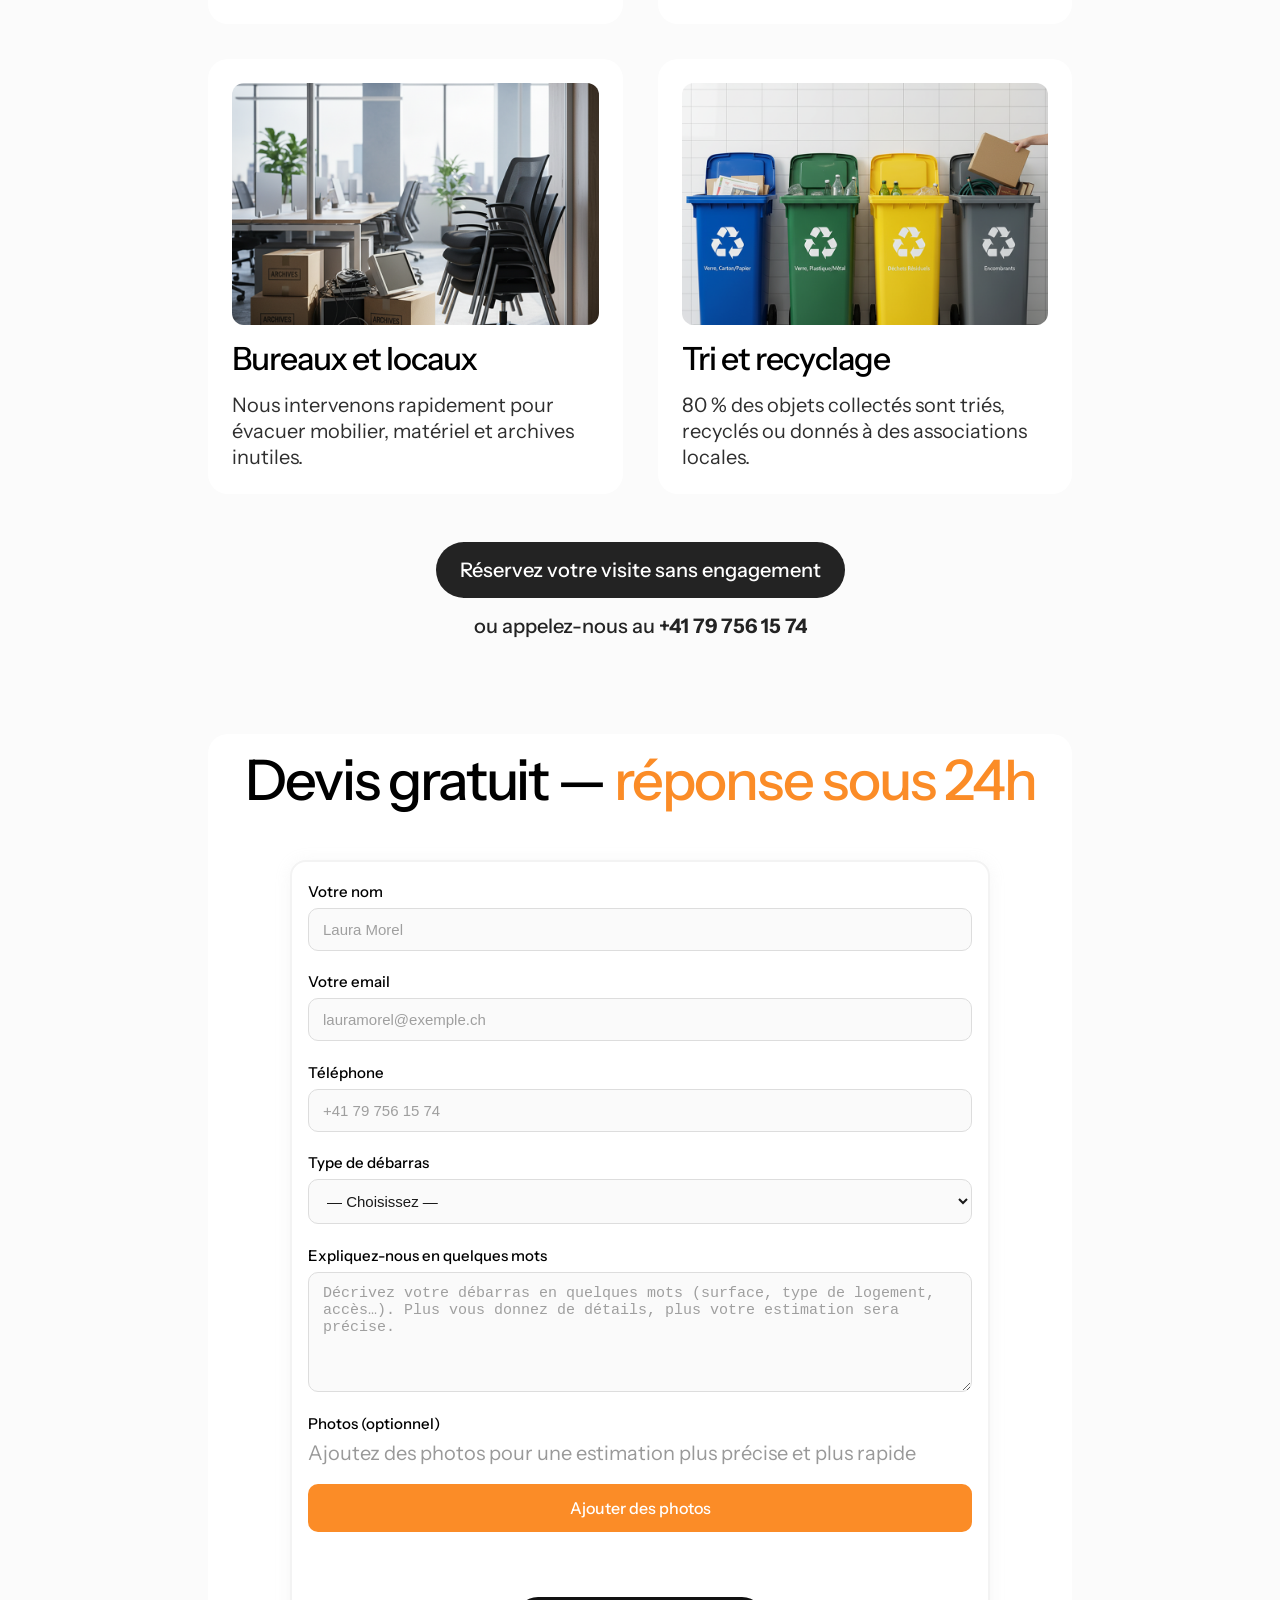
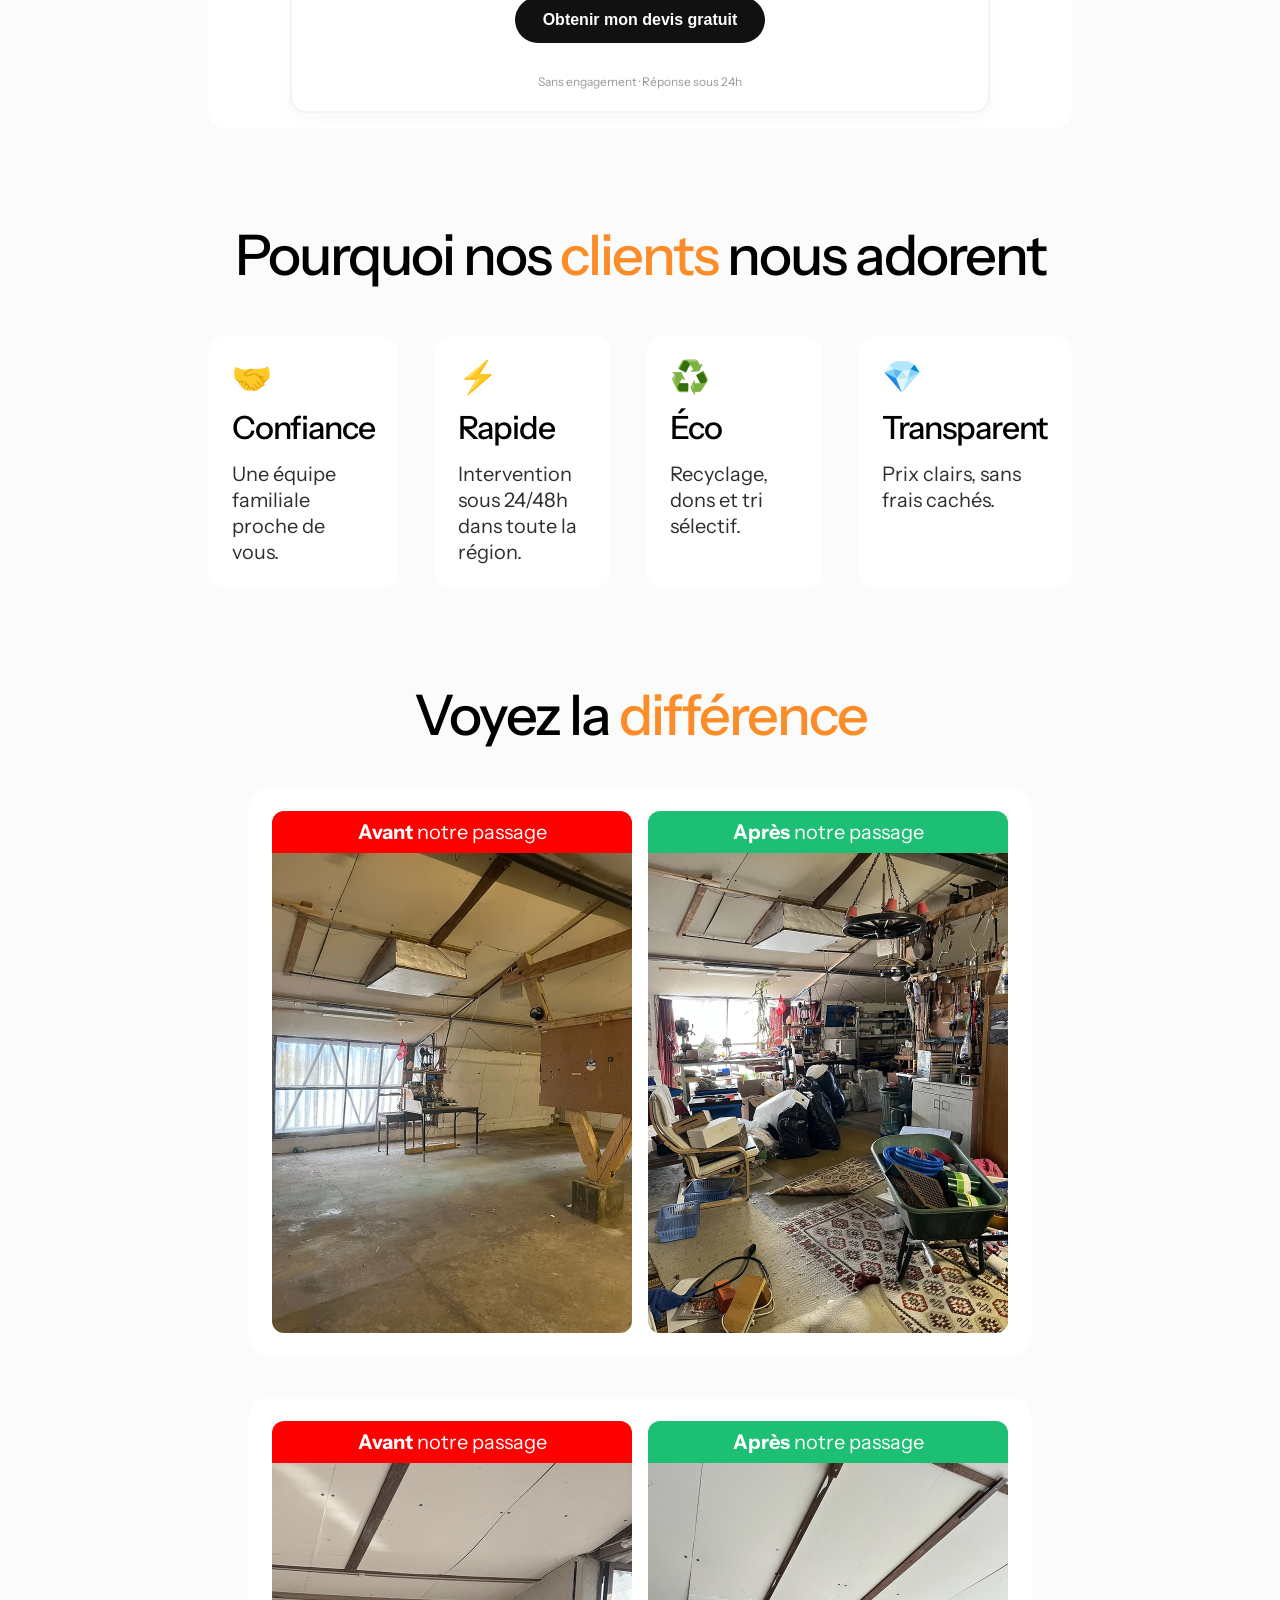
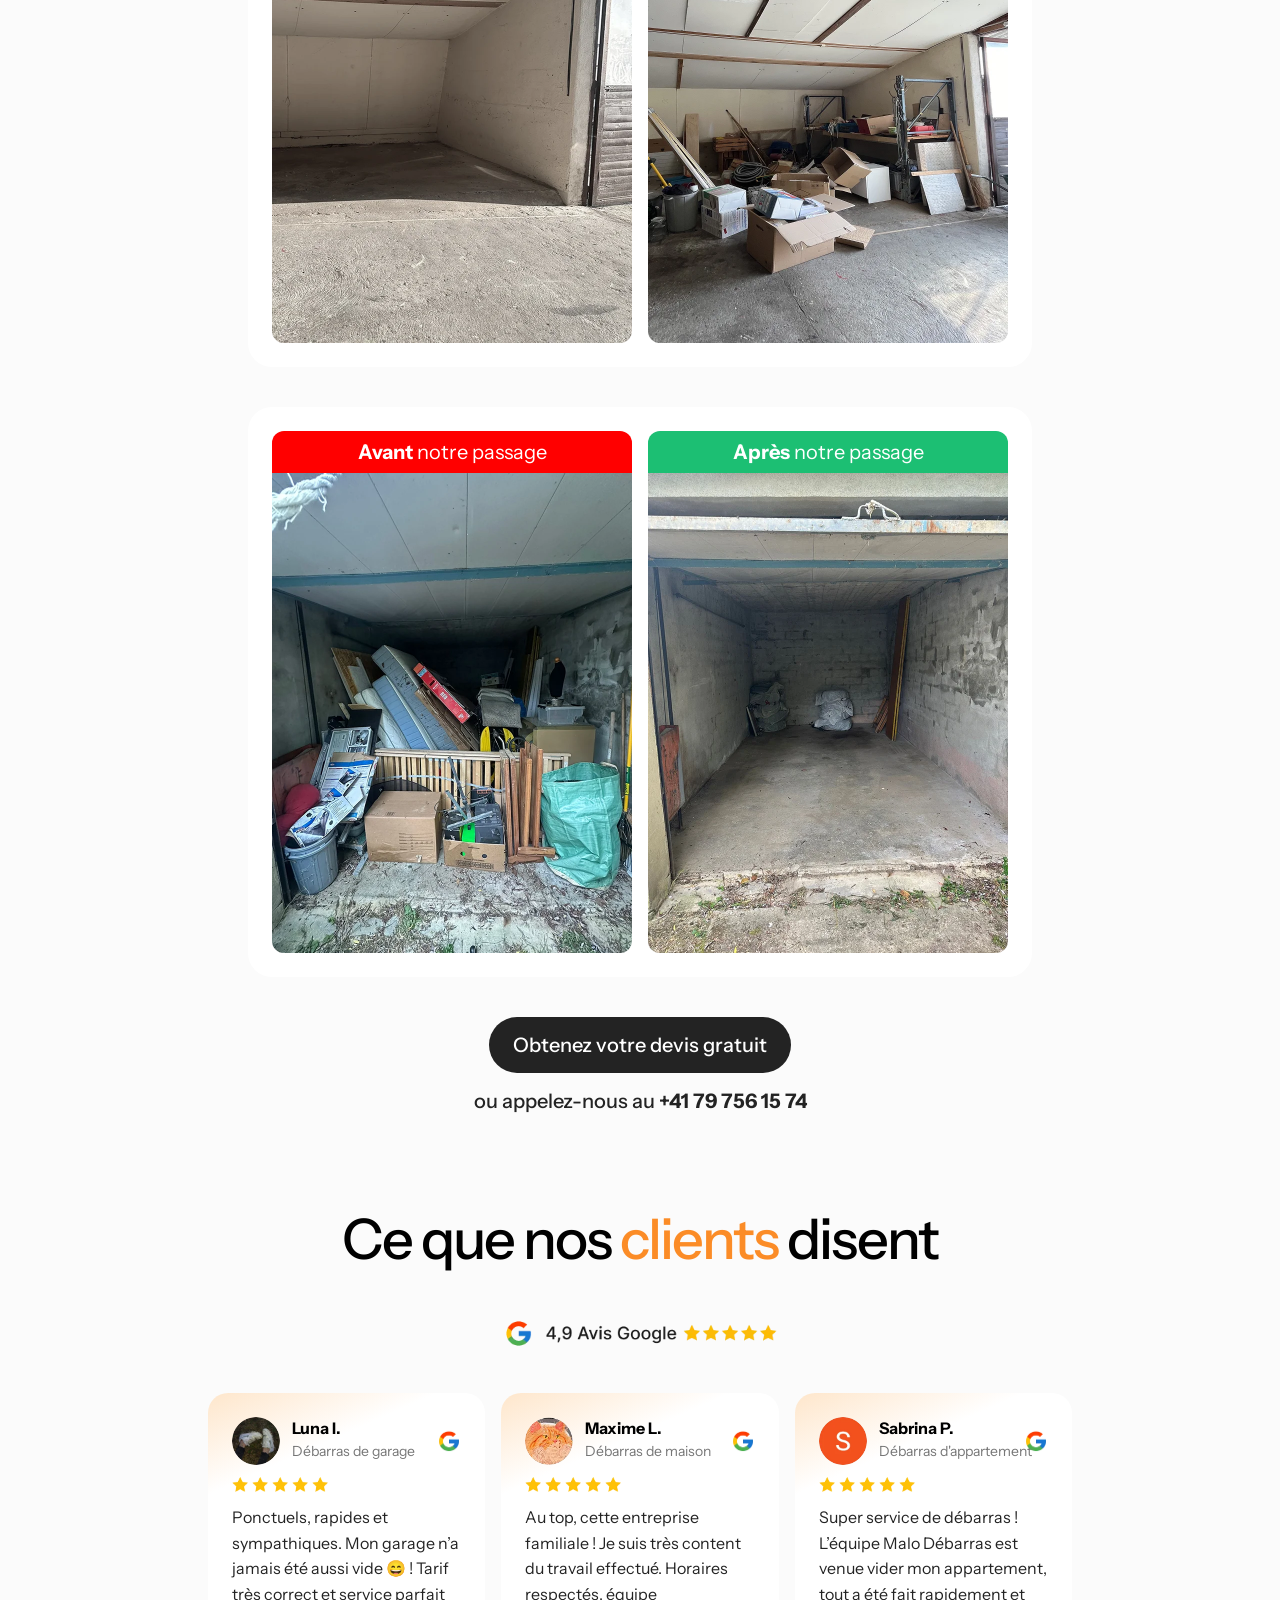
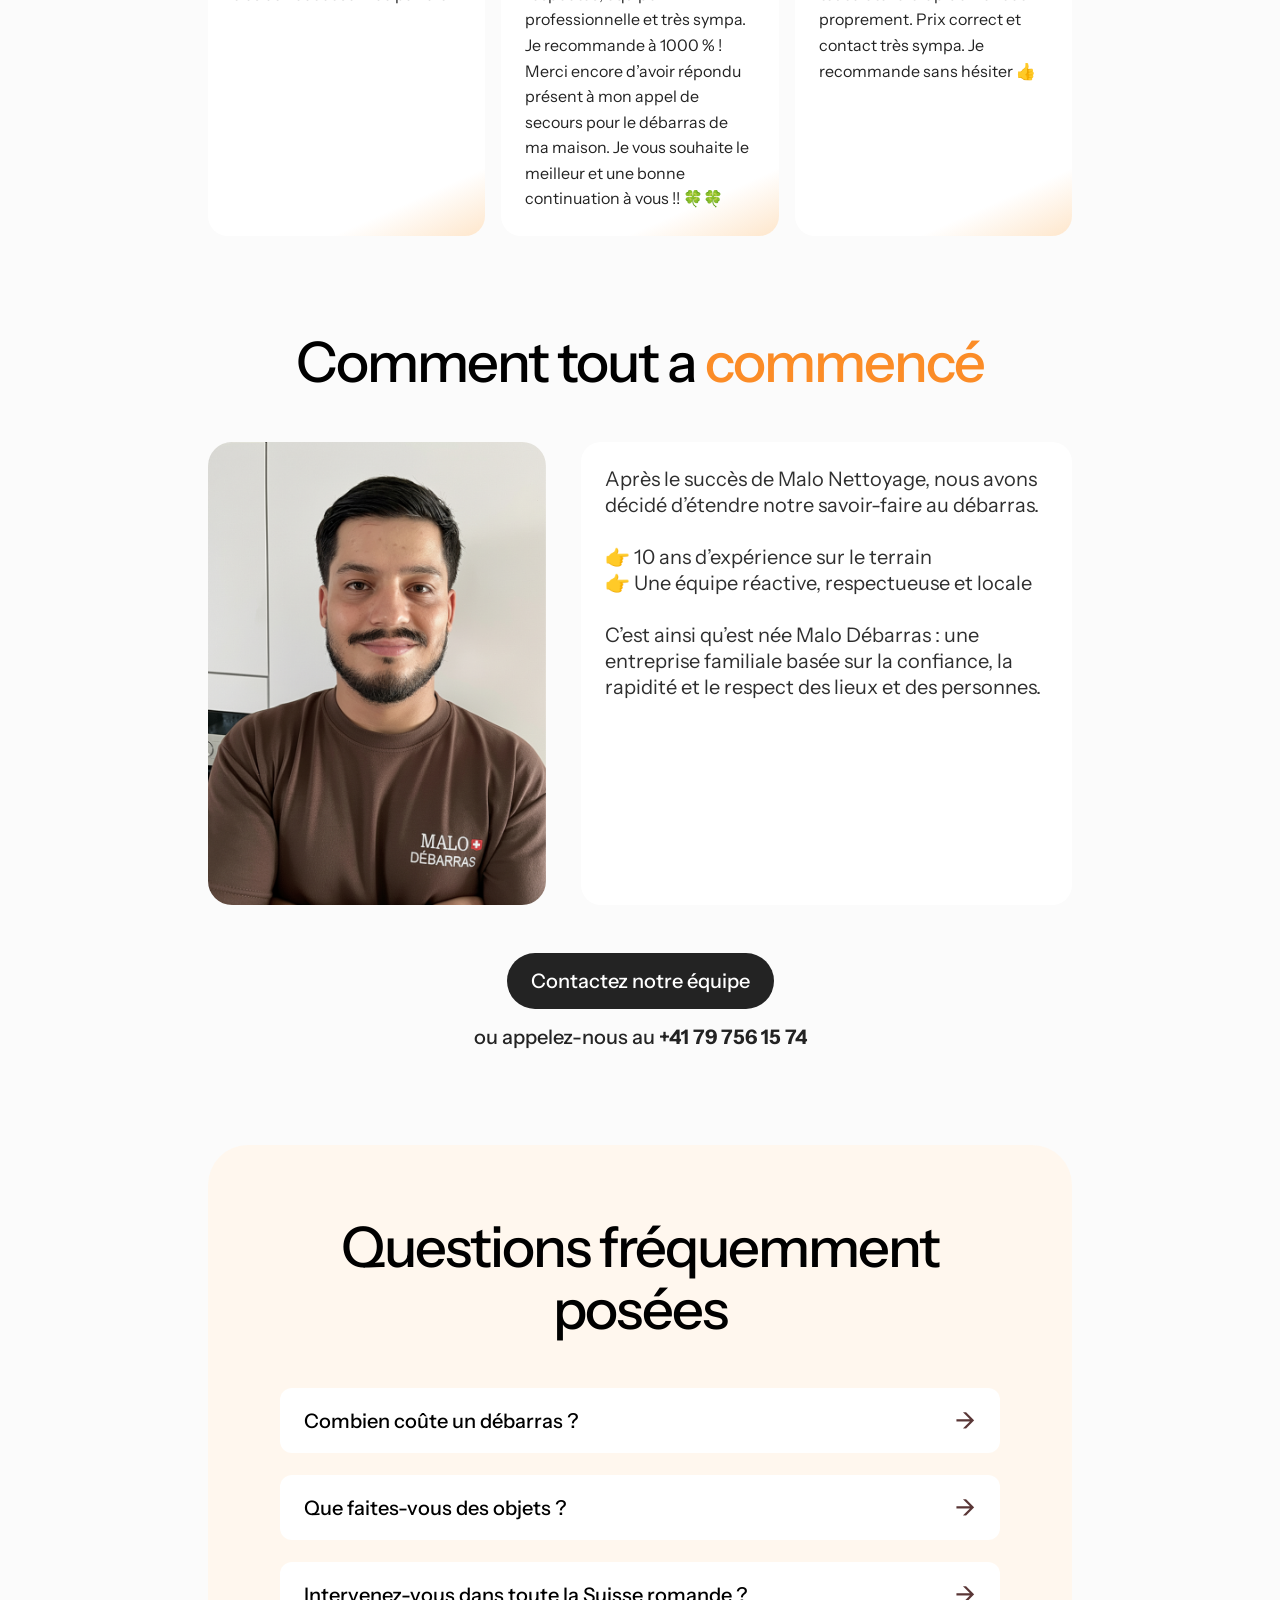
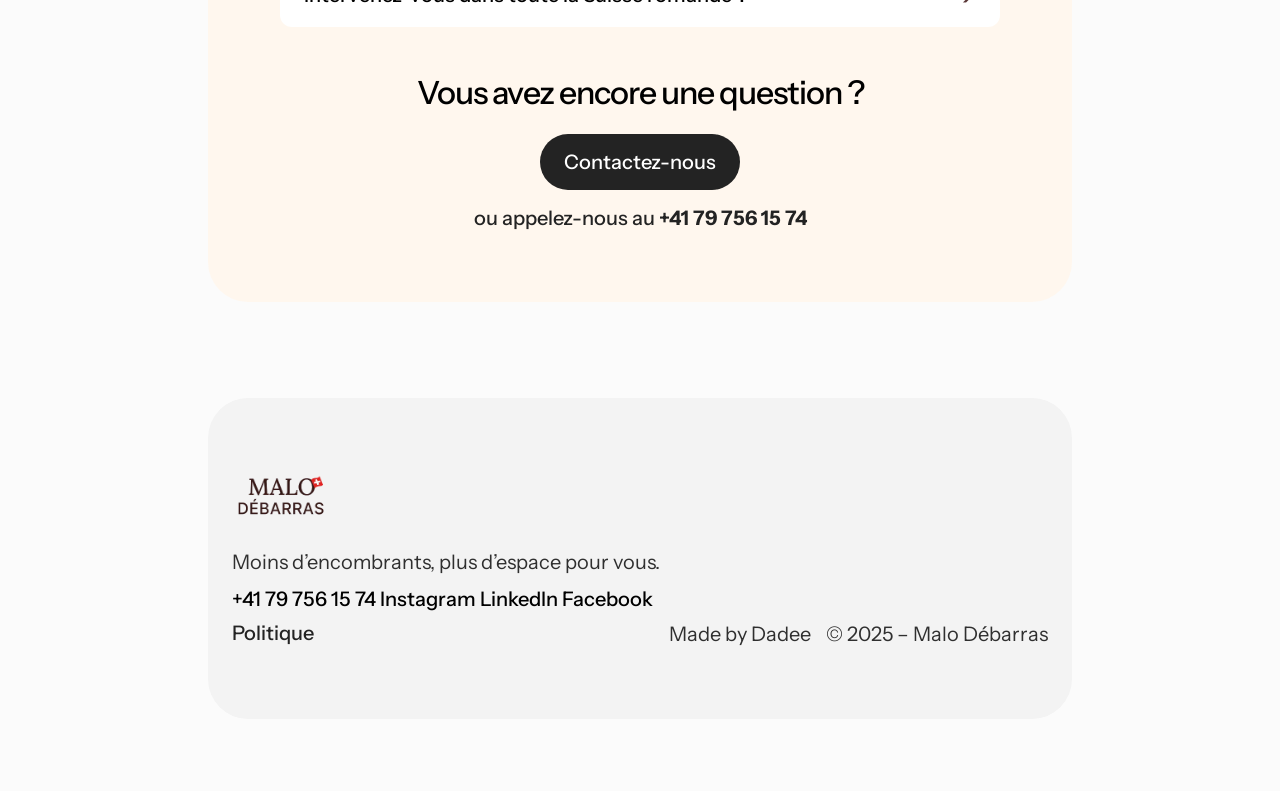
==== commit 0119b767: "description de ta modification" ====
--- a/index.html
+++ b/index.html
@@ -46,7 +46,7 @@
     </div>
 
     <div class="img-hero">
-      <img src="img/Hero-malodebarras.webp" alt="Équipe Malo Débarras vidant une maison ou un appartement avec professionnalisme" />
+      <img src="img/hero-malodebarras.webp" alt="Équipe Malo Débarras vidant une maison ou un appartement avec professionnalisme" />
     </div>
     <div class="cta-global">
       <a href="mailto:hello@malodebarras.ch?subject=Demande%20de%20devis%20gratuit" class="cta">Obtenez votre devis gratuit</a>
